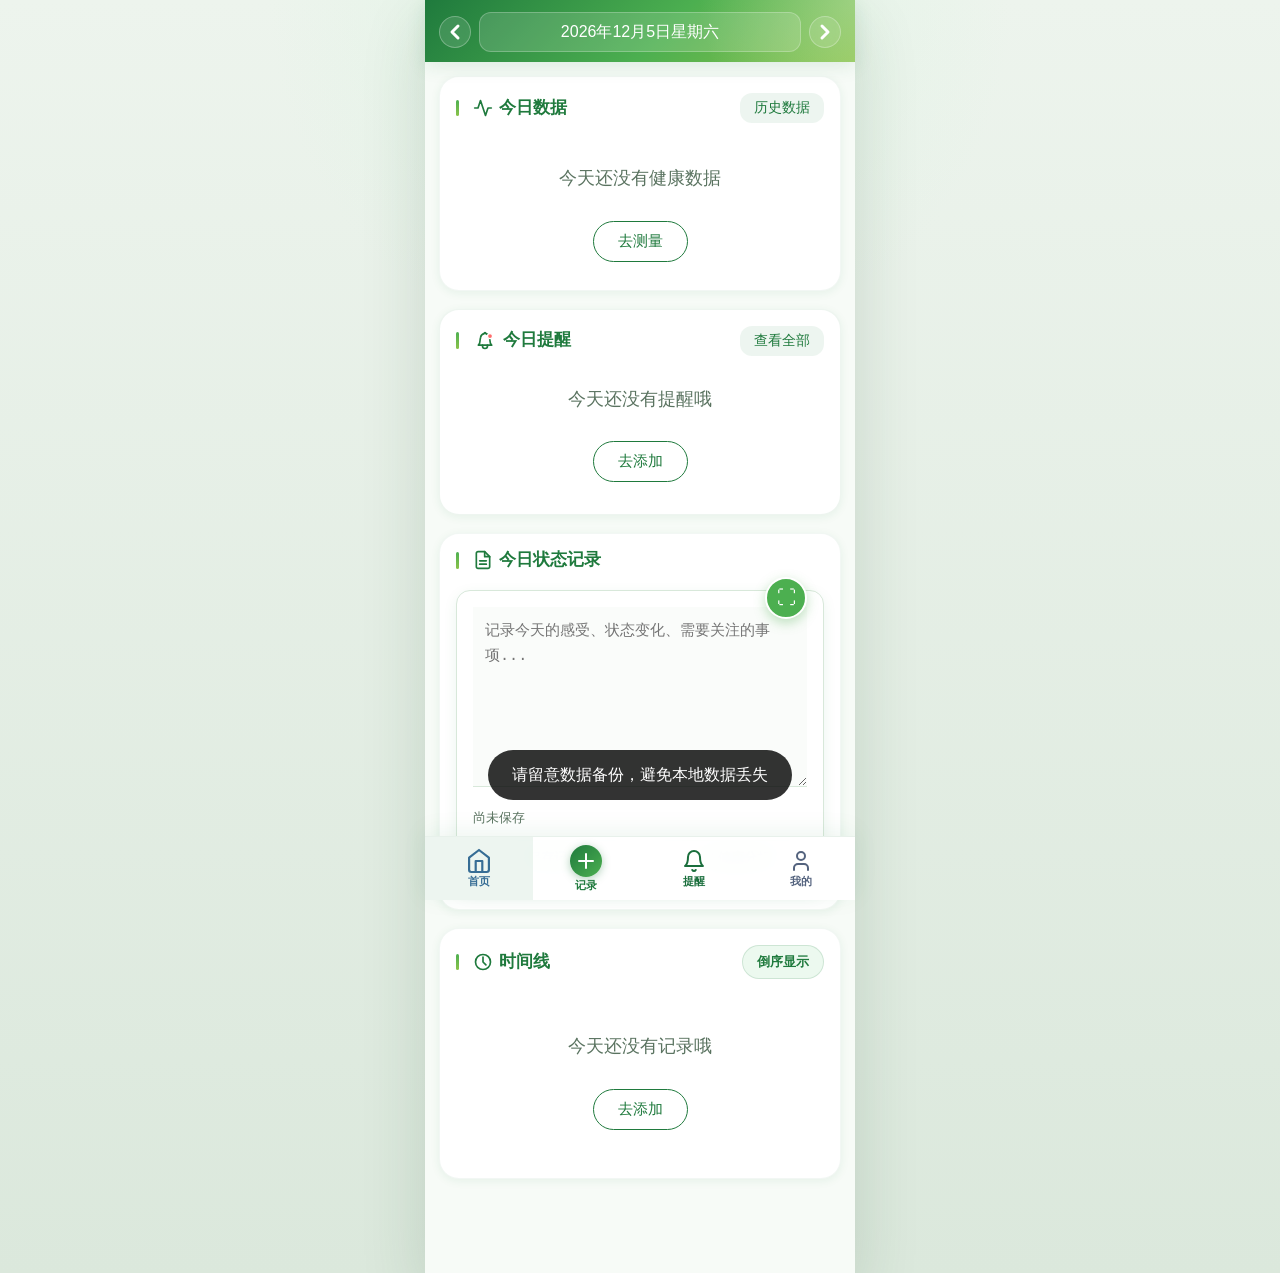
==== index.html @ a02d85e8 "将家庭成员头像区域同步为统一圆形交互设计 - HTML：替换旧的 preview div + label 上传结构，改为与个人信息一致的圆形 button - 新增 familyMemberAvata" ====
<!DOCTYPE html>
<html lang="zh-CN">
<head>
    <meta charset="UTF-8">
    <meta name="viewport" content="width=device-width, initial-scale=1.0, viewport-fit=cover">
    <meta name="theme-color" content="#4CAF50">
    <meta name="mobile-web-app-capable" content="yes">
    <meta name="apple-mobile-web-app-capable" content="yes">
    <meta name="apple-mobile-web-app-status-bar-style" content="black-translucent">
    <title>健康日记</title>
    <link rel="manifest" href="manifest.json">
    <link rel="stylesheet" href="style.css">
    <script src="vendor/chart.umd.min.js"></script>
</head>
<body>
    <div class="app-container">
        <header class="app-header">
            <div class="date-selector">
                <button id="prevDay" class="date-btn" aria-label="前一天">
                    <svg xmlns="http://www.w3.org/2000/svg" width="24" height="24" viewBox="0 0 24 24" fill="none">
                        <path d="M15 18L9 12L15 6" stroke="currentColor" stroke-width="3" stroke-linecap="round" stroke-linejoin="round"/>
                    </svg>
                </button>
                <div class="current-date-wrap">
                    <button id="currentDate" class="current-date-btn" type="button"></button>
                    <div id="currentDatePanel" class="current-date-panel hidden">
                        <div class="date-calendar-header">
                            <button id="calendarPrevMonth" type="button" class="date-calendar-nav">
                                <svg xmlns="http://www.w3.org/2000/svg" width="18" height="18" viewBox="0 0 24 24" fill="none">
                                    <path d="M15 18L9 12L15 6" stroke="currentColor" stroke-width="3" stroke-linecap="round" stroke-linejoin="round"/>
                                </svg>
                            </button>
                            <div id="calendarMonthLabel" class="date-calendar-month"></div>
                            <button id="calendarNextMonth" type="button" class="date-calendar-nav">
                                <svg xmlns="http://www.w3.org/2000/svg" width="18" height="18" viewBox="0 0 24 24" fill="none">
                                    <path d="M9 18L15 12L9 6" stroke="currentColor" stroke-width="3" stroke-linecap="round" stroke-linejoin="round"/>
                                </svg>
                            </button>
                        </div>
                        <div class="date-calendar-weekdays">
                            <span>一</span>
                            <span>二</span>
                            <span>三</span>
                            <span>四</span>
                            <span>五</span>
                            <span>六</span>
                            <span>日</span>
                        </div>
                        <div id="calendarDayGrid" class="date-calendar-grid"></div>
                        <div class="date-calendar-actions">
                            <button id="calendarClearBtn" type="button" class="date-calendar-action">清除</button>
                            <button id="calendarTodayBtn" type="button" class="date-calendar-action primary">今天</button>
                        </div>
                    </div>
                </div>
                <button id="nextDay" class="date-btn" aria-label="后一天">
                    <svg xmlns="http://www.w3.org/2000/svg" width="24" height="24" viewBox="0 0 24 24" fill="none">
                        <path d="M9 18L15 12L9 6" stroke="currentColor" stroke-width="3" stroke-linecap="round" stroke-linejoin="round"/>
                    </svg>
                </button>
            </div>
        </header>

        <main class="app-main">
            <div id="homePage" class="app-page">
                <section class="health-section">
                    <div class="section-heading">
                        <h2>
                            <svg class="section-icon" xmlns="http://www.w3.org/2000/svg" width="20" height="20" viewBox="0 0 24 24" fill="none">
                                <path d="M22 12h-4l-3 9L9 3l-3 9H2" stroke="currentColor" stroke-width="2" stroke-linecap="round" stroke-linejoin="round"/>
                            </svg>
                            今日数据
                        </h2>
                        <button id="viewHealthHistoryBtn" class="text-btn">历史数据</button>
                    </div>
                    <div class="health-section-body">
                        <div id="healthQuickPreview" class="health-quick-preview"></div>
                        <div id="healthEmptyState" class="empty-state small">
                            <p>今天还没有健康数据</p>
                            <button type="button" id="healthEmptyActionBtn" class="btn-empty-action">去测量</button>
                        </div>
                    </div>
                </section>

                <section class="reminder-section">
                    <div class="reminder-header">
                        <h2>
                            <svg class="reminder-icon" xmlns="http://www.w3.org/2000/svg" width="20" height="20" viewBox="0 0 24 24" fill="none">
                                <path d="M12 2C11.4477 2 11 2.44772 11 3V3.17071C8.83481 3.58254 7.17071 5.24664 6.75888 7.41183C6.75888 7.41183 6 10.5 6 12C6 14.0503 5.19288 15.8124 4 17H20C18.8071 15.8124 18 14.0503 18 12C18 10.5 17.2411 7.41183 17.2411 7.41183C16.8293 5.24664 15.1652 3.58254 13 3.17071V3C13 2.44772 12.5523 2 12 2Z" stroke="currentColor" stroke-width="2" stroke-linecap="round" stroke-linejoin="round"/>
                                <path d="M9 17V18C9 19.6569 10.3431 21 12 21C13.6569 21 15 19.6569 15 18V17" stroke="currentColor" stroke-width="2" stroke-linecap="round" stroke-linejoin="round"/>
                                <circle cx="18" cy="6" r="3" fill="#FF6B6B" stroke="white" stroke-width="1.5"/>
                            </svg>
                            今日提醒
                        </h2>
                        <button id="viewAllReminders" class="text-btn">查看全部</button>
                    </div>
                    <div id="todayReminders" class="reminder-list"></div>
                    <div id="todayRemindersEmptyState" class="empty-state small">
                        <p>今天还没有提醒哦</p>
                        <button type="button" id="reminderEmptyActionBtn" class="btn-empty-action">去添加</button>
                    </div>
                </section>

                <section class="daily-summary-section">
                    <div class="section-heading">
                        <h2>
                            <svg class="section-icon" xmlns="http://www.w3.org/2000/svg" width="20" height="20" viewBox="0 0 24 24" fill="none">
                                <path d="M14 2H6C5.46957 2 4.96086 2.21071 4.58579 2.58579C4.21071 2.96086 4 3.46957 4 4V20C4 20.5304 4.21071 21.0391 4.58579 21.4142C4.96086 21.7893 5.46957 22 6 22H18C18.5304 22 19.0391 21.7893 19.4142 21.4142C19.7893 21.0391 20 20.5304 20 20V8L14 2Z" stroke="currentColor" stroke-width="2" stroke-linecap="round" stroke-linejoin="round"/>
                                <path d="M14 2V8H20" stroke="currentColor" stroke-width="2" stroke-linecap="round" stroke-linejoin="round"/>
                                <path d="M8 13H16" stroke="currentColor" stroke-width="2" stroke-linecap="round" stroke-linejoin="round"/>
                                <path d="M8 17H16" stroke="currentColor" stroke-width="2" stroke-linecap="round" stroke-linejoin="round"/>
                            </svg>
                            今日状态记录
                        </h2>
                    </div>
                    <div id="dailySummaryCard" class="daily-summary-card">
                        <button id="dailyNoteFullscreenBtn" class="daily-note-fullscreen-btn" title="全屏编辑">⛶</button>
                        <textarea id="dailyNoteInput" class="daily-note-input" placeholder="记录今天的感受、状态变化、需要关注的事项..."></textarea>
                        <div class="daily-note-actions">
                            <span id="dailyNoteMeta" class="daily-note-meta">草稿状态</span>
                            <div class="daily-note-action-buttons">
                                <button id="saveDailyNoteBtn" class="section-order-btn">保存记录</button>
                                <button id="quickAiDiagnosisBtn" class="section-order-btn">✨ AI 健康分析</button>
                            </div>
                        </div>
                    </div>
                </section>

                <section class="timeline-section">
                    <div class="section-heading">
                        <h2>
                            <svg class="section-icon" xmlns="http://www.w3.org/2000/svg" width="20" height="20" viewBox="0 0 24 24" fill="none">
                                <circle cx="12" cy="12" r="9" stroke="currentColor" stroke-width="2" stroke-linecap="round" stroke-linejoin="round"/>
                                <path d="M12 6V12L15.5 15.5" stroke="currentColor" stroke-width="2" stroke-linecap="round" stroke-linejoin="round"/>
                            </svg>
                            时间线
                        </h2>
                        <div class="section-tools">
                            <button id="timelineOrderBtn" class="section-order-btn">倒序显示</button>
                        </div>
                    </div>
                    <div id="timeline" class="timeline"></div>
                    <div id="emptyState" class="empty-state">
                        <p>今天还没有记录哦</p>
                        <button type="button" id="timelineEmptyActionBtn" class="btn-empty-action">去添加</button>
                    </div>
                </section>
            </div>

        </main>


        <!-- 底部导航/FAB 按钮 -->
        <div class="bottom-actions">
            <button id="homeBtn" class="fab-home nav-active">
                <span class="nav-icon"><svg xmlns="http://www.w3.org/2000/svg" width="24" height="24" viewBox="0 0 24 24" fill="none" stroke="currentColor" stroke-width="2" stroke-linecap="round" stroke-linejoin="round"><path d="m3 9 9-7 9 7v11a2 2 0 0 1-2 2H5a2 2 0 0 1-2-2z"/><polyline points="9 22 9 12 15 12 15 22"/></svg></span>
                <span class="nav-label">首页</span>
            </button>
            <button id="recordBtn" class="fab-record">
                <span class="nav-icon">
                    <svg xmlns="http://www.w3.org/2000/svg" width="24" height="24" viewBox="0 0 24 24" fill="none" stroke="currentColor" stroke-width="2" stroke-linecap="round" stroke-linejoin="round">
                        <line x1="12" y1="5" x2="12" y2="19"/>
                        <line x1="5" y1="12" x2="19" y2="12"/>
                    </svg>
                </span>
                <span class="nav-label">记录</span>
            </button>
            <button id="reminderBtn" class="fab-reminder">
                <span class="nav-icon"><svg xmlns="http://www.w3.org/2000/svg" width="24" height="24" viewBox="0 0 24 24" fill="none" stroke="currentColor" stroke-width="2" stroke-linecap="round" stroke-linejoin="round"><path d="M6 8a6 6 0 0 1 12 0c0 7 3 9 3 9H3s3-2 3-9"/><path d="M10.3 21a1.94 1.94 0 0 0 3.4 0"/></svg></span>
                <span class="nav-label">提醒</span>
            </button>
            <button id="myBtn" class="fab-my">
                <span class="nav-icon"><svg xmlns="http://www.w3.org/2000/svg" width="24" height="24" viewBox="0 0 24 24" fill="none" stroke="currentColor" stroke-width="2" stroke-linecap="round" stroke-linejoin="round"><path d="M19 21v-2a4 4 0 0 0-4-4H9a4 4 0 0 0-4 4v2"/><circle cx="12" cy="7" r="4"/></svg></span>
                <span class="nav-label">我的</span>
            </button>
        </div>

        <div id="myModal" class="modal">
            <div class="modal-content my-modal-content">
                <div class="modal-header my-page-header">
                    <h2>
                        <svg class="my-page-icon" xmlns="http://www.w3.org/2000/svg" width="22" height="22" viewBox="0 0 24 24" fill="none">
                            <circle cx="12" cy="8" r="4" stroke="currentColor" stroke-width="2" stroke-linecap="round" stroke-linejoin="round"/>
                            <path d="M5 20C5 16.6863 7.68629 14 11 14H13C16.3137 14 19 16.6863 19 20" stroke="currentColor" stroke-width="2" stroke-linecap="round" stroke-linejoin="round"/>
                            <circle cx="17" cy="7" r="2.5" fill="#4CAF50" stroke="white" stroke-width="1.5"/>
                        </svg>
                        我的
                    </h2>
                    <span class="close">&times;</span>
                </div>
                <div class="my-panel">
                    <button id="exportBtn" class="my-panel-action">
                        <span class="my-panel-icon">
                            <svg xmlns="http://www.w3.org/2000/svg" width="24" height="24" viewBox="0 0 24 24" fill="none" stroke="currentColor" stroke-width="2" stroke-linecap="round" stroke-linejoin="round">
                                <path d="M21 15v4a2 2 0 0 1-2 2H5a2 2 0 0 1-2-2v-4"/>
                                <polyline points="17 8 12 3 7 8"/>
                                <line x1="12" y1="3" x2="12" y2="15"/>
                            </svg>
                        </span>
                        <span class="my-panel-text">
                            <strong>导出数据</strong>
                            <small>导出当前记录与统计数据</small>
                        </span>
                        <span class="my-panel-arrow" aria-hidden="true"></span>
                    </button>
                    <button id="cloudSyncBtn" class="my-panel-action">
                        <span class="my-panel-icon">
                            <svg xmlns="http://www.w3.org/2000/svg" width="24" height="24" viewBox="0 0 24 24" fill="none" stroke="currentColor" stroke-width="2" stroke-linecap="round" stroke-linejoin="round">
                                <path d="M17.5 19H9a7 7 0 1 1 6.71-9h1.79a4.5 4.5 0 1 1 0 9Z"/>
                            </svg>
                        </span>
                        <span class="my-panel-text">
                            <strong>云同步</strong>
                            <small>登录云端并同步本地数据</small>
                        </span>
                        <span class="my-panel-arrow" aria-hidden="true"></span>
                    </button>
                    <button id="profileBtn" class="my-panel-action">
                        <span class="my-panel-icon">
                            <svg xmlns="http://www.w3.org/2000/svg" width="24" height="24" viewBox="0 0 24 24" fill="none" stroke="currentColor" stroke-width="2" stroke-linecap="round" stroke-linejoin="round">
                                <path d="M19 21v-2a4 4 0 0 0-4-4H9a4 4 0 0 0-4 4v2"/>
                                <circle cx="12" cy="7" r="4"/>
                            </svg>
                        </span>
                        <span class="my-panel-text">
                            <strong>个人信息</strong>
                            <small>维护基础档案和长期健康信息</small>
                        </span>
                        <span class="my-panel-arrow" aria-hidden="true"></span>
                    </button>
                    <button id="familyMembersBtn" class="my-panel-action">
                        <span class="my-panel-icon">
                            <svg xmlns="http://www.w3.org/2000/svg" width="24" height="24" viewBox="0 0 24 24" fill="none" stroke="currentColor" stroke-width="2" stroke-linecap="round" stroke-linejoin="round">
                                <path d="M16 21v-2a4 4 0 0 0-4-4H6a4 4 0 0 0-4 4v2"/>
                                <circle cx="9" cy="7" r="4"/>
                                <path d="M22 21v-2a4 4 0 0 0-3-3.87"/>
                                <path d="M16 3.13a4 4 0 0 1 0 7.75"/>
                            </svg>
                        </span>
                        <span class="my-panel-text">
                            <strong>家庭成员</strong>
                            <small>管理爸爸妈妈等家庭成员的健康档案</small>
                        </span>
                        <span class="my-panel-arrow" aria-hidden="true"></span>
                    </button>
                    <button id="medicineBoxBtn" class="my-panel-action">
                        <span class="my-panel-icon">
                            <svg xmlns="http://www.w3.org/2000/svg" width="24" height="24" viewBox="0 0 24 24" fill="none" stroke="currentColor" stroke-width="2" stroke-linecap="round" stroke-linejoin="round">
                                <rect x="3" y="3" width="18" height="18" rx="2"/>
                                <path d="M12 8v8"/>
                                <path d="M8 12h8"/>
                            </svg>
                        </span>
                        <span class="my-panel-text">
                            <strong>药品管理</strong>
                            <small>管理家庭药品，追踪有效期</small>
                        </span>
                        <span class="my-panel-arrow" aria-hidden="true"></span>
                    </button>
                    <button id="aiHealthAnalysisBtn" class="my-panel-action">
                        <span class="my-panel-icon">
                            <svg xmlns="http://www.w3.org/2000/svg" width="24" height="24" viewBox="0 0 24 24" fill="none" stroke="currentColor" stroke-width="2" stroke-linecap="round" stroke-linejoin="round">
                                <path d="m12 3-1.9 5.8a2 2 0 0 1-1.27 1.27L3 12l5.8 1.9a2 2 0 0 1 1.27 1.27L12 21l1.9-5.8a2 2 0 0 1 1.27-1.27L21 12l-5.8-1.9a2 2 0 0 1-1.27-1.27L12 3Z"/>
                                <path d="M5 3v4M3 5h4"/>
                            </svg>
                        </span>
                        <span class="my-panel-text">
                            <strong>AI健康分析</strong>
                            <small>智能诊断您的日常健康趋势</small>
                        </span>
                        <span class="my-panel-arrow" aria-hidden="true"></span>
                    </button>
                    <button id="aiConfigBtn" class="my-panel-action">
                        <span class="my-panel-icon">
                            <svg xmlns="http://www.w3.org/2000/svg" width="24" height="24" viewBox="0 0 24 24" fill="none" stroke="currentColor" stroke-width="2" stroke-linecap="round" stroke-linejoin="round">
                                <path d="M12 8V4H8"/>
                                <rect width="16" height="12" x="4" y="8" rx="2"/>
                                <path d="M2 14h2"/>
                                <path d="M20 14h2"/>
                                <path d="M15 13v2"/>
                                <path d="M9 13v2"/>
                            </svg>
                        </span>
                        <span class="my-panel-text">
                            <strong>大模型配置</strong>
                            <small>配置AI健康诊断的API密钥</small>
                        </span>
                        <span class="my-panel-arrow" aria-hidden="true"></span>
                    </button>
                    <button id="seedDemoBtn" class="my-panel-action">
                        <span class="my-panel-icon my-panel-icon-text">
                            Demo
                        </span>
                        <span class="my-panel-text">
                            <strong>示例数据</strong>
                            <small>快速填充一份演示内容</small>
                        </span>
                    </button>
                    <button id="resetDataBtn" class="my-panel-action danger">
                        <span class="my-panel-icon">
                            <svg xmlns="http://www.w3.org/2000/svg" width="24" height="24" viewBox="0 0 24 24" fill="none" stroke="currentColor" stroke-width="2" stroke-linecap="round" stroke-linejoin="round">
                                <path d="M3 6h18"/>
                                <path d="M19 6v14c0 1-1 2-2 2H7c-1 0-2-1-2-2V6"/>
                                <path d="M8 6V4c0-1 1-2 2-2h4c1 0 2 1 2 2v2"/>
                                <line x1="10" y1="11" x2="10" y2="17"/>
                                <line x1="14" y1="11" x2="14" y2="17"/>
                            </svg>
                        </span>
                        <span class="my-panel-text">
                            <strong>清空数据</strong>
                            <small>删除当前浏览器中的所有本地记录</small>
                        </span>
                    </button>
                </div>
            </div>
        </div>

        <!-- 添加/编辑活动表单模态框 -->
        <div id="activityModal" class="modal">
            <div class="modal-content">
                <div class="modal-header page-nav-header">
                    <button type="button" class="page-back-btn" data-back-modal="activityModal" aria-label="返回"></button>
                    <h2 id="modalTitle">添加活动</h2>
                    <button type="button" class="close page-cancel-btn">取消</button>
                </div>
                <form id="activityForm" class="activity-form">
                    <input type="hidden" id="activityId">

                    <!-- 快速模板选择 -->
                    <div class="template-section">
                        <div class="template-header">
                            <span class="template-label">📋 快速模板</span>
                        </div>
                        <div id="templateList" class="template-list">
                            <!-- 模板会动态生成 -->
                        </div>
                        <button type="button" id="addTemplateBtn" class="add-template-btn">+ 添加新模板</button>
                    </div>

                    <div class="form-group">
                        <label>活动时间</label>
                        <div class="time-range-grid">
                            <div>
                                <label for="activityStartTime" class="field-label-secondary">开始时间</label>
                                <input type="time" id="activityStartTime" required step="60">
                            </div>
                            <div>
                                <label for="activityEndTime" class="field-label-secondary">结束时间</label>
                                <input type="time" id="activityEndTime" required step="60">
                            </div>
                        </div>
                    </div>

                    <div class="form-group">
                        <label for="activityType">类型</label>
                        <select id="activityType" required>
                            <option value="meal">🍽️ 用餐</option>
                            <option value="medication">💊 用药</option>
                            <option value="exercise">🏃 运动</option>
                            <option value="sleep">😴 睡眠</option>
                            <option value="work">💼 工作</option>
                            <option value="other">📌 其他</option>
                        </select>
                    </div>

                    <div class="form-group">
                        <label for="activityContent">内容</label>
                        <input type="text" id="activityContent" placeholder="例如：吃了红烧肉" required>
                    </div>

                    <div class="form-group">
                        <label for="activityFeeling">感受</label>
                        <textarea id="activityFeeling" rows="3" placeholder="感觉如何？满足、疲惫、开心..."></textarea>
                    </div>

                    <div class="form-group">
                        <label for="activityDuration">时长（分钟）</label>
                        <input type="number" id="activityDuration" min="0" placeholder="根据起止时间自动计算" readonly>
                    </div>

                    <div class="form-group">
                        <label>图片记录</label>
                            <div class="image-upload-card">
                                <input type="file" id="activityImageUpload" accept="image/*" multiple hidden>
                            <div id="activityImageHint" class="image-upload-hint">可上传多张图片，点击图片查看大图，点击×删除</div>
                            <div id="activityImagePreview" class="activity-image-gallery hidden"></div>
                                <div class="image-upload-actions">
                                    <label for="activityImageUpload" class="image-upload-btn">上传图片</label>
                                </div>
                        </div>
                    </div>

                    <div class="form-actions">
                        <button type="submit" class="btn-submit">保存</button>
                    </div>
                </form>
            </div>
        </div>

        <!-- 图片查看器模态框 -->
        <div id="imageViewerModal" class="modal image-viewer-modal">
            <span class="image-viewer-close">&times;</span>
            <img id="imageViewerImg" class="image-viewer-content" alt="查看图片">
            <a id="imageViewerDownload" class="image-viewer-download" download>下载图片</a>
        </div>

        <!-- 统计模态框 -->
        <div id="statsModal" class="modal">
            <div class="modal-content large">
                <div class="modal-header">
                    <h2>📊 数据统计</h2>
                    <span class="close">&times;</span>
                </div>
                <div class="stats-container">
                    <!-- 统计周期选择 -->
                    <div class="stats-period-tabs">
                        <button class="stats-tab-btn active" data-period="week">本周统计</button>
                        <button class="stats-tab-btn" data-period="month">本月统计</button>
                    </div>

                    <!-- 统计内容区域 -->
                    <div id="statsContent" class="stats-content">
                        <div class="stats-section">
                            <h3 class="stats-section-title">运动与睡眠趋势</h3>

                            <div class="chart-container">
                                <h4 class="chart-title">运动次数趋势</h4>
                                <div class="chart-wrapper">
                                    <canvas id="activityTrendChart"></canvas>
                                </div>
                            </div>

                            <div class="chart-container">
                                <h4 class="chart-title">单次运动时长趋势（分钟/次）</h4>
                                <div class="chart-wrapper">
                                    <canvas id="exerciseTrendChart"></canvas>
                                </div>
                            </div>

                            <div class="chart-container">
                                <h4 class="chart-title">单日睡眠时长趋势（小时）</h4>
                                <div class="chart-wrapper">
                                    <canvas id="sleepTrendChart"></canvas>
                                </div>
                            </div>
                        </div>

                        <!-- 空状态 -->
                        <div id="statsEmptyState" class="stats-empty-state hidden">
                            <div class="stats-empty-icon">📊</div>
                            <div class="stats-empty-text">该时间段暂无数据</div>
                        </div>
                    </div>
                </div>
            </div>
        </div>

        <!-- 模板管理模态框 -->
        <div id="templateModal" class="modal">
            <div class="modal-content">
                <div class="modal-header">
                    <h2>📋 模板管理</h2>
                    <span class="close">&times;</span>
                </div>
                <div class="template-manager-content">
                    <div id="templateManagerList" class="template-manager-list">
                        <!-- 模板列表会动态生成 -->
                    </div>
                    <div id="templateEmptyState" class="template-empty-state">
                        <p>还没有保存任何模板</p>
                        <p>点击下方按钮创建第一个模板吧！</p>
                    </div>
                    <button id="createTemplateBtn" class="create-template-btn">+ 创建新模板</button>
                </div>
            </div>
        </div>

        <!-- 添加/编辑模板模态框 -->
        <div id="templateEditModal" class="modal">
            <div class="modal-content">
                <div class="modal-header">
                    <h2 id="templateEditTitle">创建模板</h2>
                    <span class="close">&times;</span>
                </div>
                <form id="templateForm" class="activity-form">
                    <input type="hidden" id="templateId">

                    <div class="form-group">
                        <label for="templateName">模板名称 *</label>
                        <input type="text" id="templateName" placeholder="例如：降压药、晨跑" required>
                    </div>

                    <div class="form-group">
                        <label for="templateType">活动类型 *</label>
                        <select id="templateType" required>
                            <option value="meal">🍽️ 用餐</option>
                            <option value="medication">💊 用药</option>
                            <option value="exercise">🏃 运动</option>
                            <option value="sleep">😴 睡眠</option>
                            <option value="work">💼 工作</option>
                            <option value="other">📌 其他</option>
                        </select>
                    </div>

                    <div class="form-group">
                        <label for="templateContent">内容 *</label>
                        <input type="text" id="templateContent" placeholder="例如：降压药 1片" required>
                    </div>

                    <div class="form-group">
                        <label for="templateFeeling">感受（可选）</label>
                        <input type="text" id="templateFeeling" placeholder="例如：无不适">
                    </div>

                    <div class="form-group">
                        <label for="templateDuration">时长（分钟，可选）</label>
                        <input type="number" id="templateDuration" min="0" placeholder="例如：30">
                    </div>

                    <div class="form-group">
                        <label>模板图标</label>
                        <div class="template-icon-selector">
                            <button type="button" class="template-icon-option" data-icon="💊" data-selected="false">💊</button>
                            <button type="button" class="template-icon-option" data-icon="🏃" data-selected="false">🏃</button>
                            <button type="button" class="template-icon-option" data-icon="🍽️" data-selected="false">🍽️</button>
                            <button type="button" class="template-icon-option" data-icon="😴" data-selected="false">😴</button>
                            <button type="button" class="template-icon-option" data-icon="💼" data-selected="false">💼</button>
                            <button type="button" class="template-icon-option" data-icon="📌" data-selected="false">📌</button>
                            <button type="button" class="template-icon-option" data-icon="⭐" data-selected="false">⭐</button>
                            <button type="button" class="template-icon-option" data-icon="❤️" data-selected="false">❤️</button>
                        </div>
                        <input type="hidden" id="templateIcon" value="💊">
                    </div>

                    <div class="form-actions">
                        <button type="button" class="btn-cancel">取消</button>
                        <button type="submit" class="btn-submit">保存模板</button>
                    </div>
                </form>
            </div>
        </div>

        <!-- 导出模态框 -->
        <div id="exportModal" class="modal">
            <div class="modal-content large">
                <div class="modal-header page-nav-header">
                    <button type="button" class="page-back-btn" data-back-modal="exportModal" aria-label="返回"></button>
                    <h2>数据管理</h2>
                    <span class="close">&times;</span>
                </div>
                <div class="export-options">
                    <div class="storage-panel">
                        <div class="storage-panel-header">
                            <strong>存储状态</strong>
                            <span id="storageEngineBadge" class="storage-badge">检测中</span>
                        </div>
                        <div id="storageUsageText" class="storage-usage-text">正在读取存储信息...</div>
                        <div class="storage-progress">
                            <div id="storageUsageBar" class="storage-progress-bar"></div>
                        </div>
                        <div id="backupReminderText" class="storage-helper-text"></div>
                    </div>

                    <!-- 导出选项 -->
                    <div class="export-section">
                        <h3 class="export-section-title">导出选项</h3>
                        <div class="export-range-options">
                            <label class="export-range-option">
                                <input type="radio" name="exportRange" value="current" checked>
                                <span>当前日期</span>
                            </label>
                            <label class="export-range-option">
                                <input type="radio" name="exportRange" value="range">
                                <span>日期范围</span>
                            </label>
                            <label class="export-range-option">
                                <input type="radio" name="exportRange" value="all">
                                <span>全部数据</span>
                            </label>
                        </div>

                        <div id="dateRangeInputs" class="date-range-inputs hidden">
                            <div class="date-range-row">
                                <label>开始日期</label>
                                <input type="date" id="exportStartDate">
                            </div>
                            <div class="date-range-row">
                                <label>结束日期</label>
                                <input type="date" id="exportEndDate">
                            </div>
                        </div>

                        <!-- 导出预览 -->
                        <div id="exportPreview" class="export-preview">
                            <h4>导出预览</h4>
                            <div id="exportPreviewStats" class="export-preview-stats">
                                <div class="preview-stat">
                                    <span class="preview-label">活动记录</span>
                                    <span class="preview-value" id="previewActivityCount">0</span>
                                </div>
                                <div class="preview-stat">
                                    <span class="preview-label">健康数据</span>
                                    <span class="preview-value" id="previewHealthCount">0</span>
                                </div>
                                <div class="preview-stat">
                                    <span class="preview-label">提醒数据</span>
                                    <span class="preview-value" id="previewReminderCount">0</span>
                                </div>
                            </div>
                            <div id="exportDateRangeText" class="export-date-range-text"></div>
                        </div>
                    </div>

                    <!-- 导入导出按钮 -->
                    <div class="export-buttons">
                        <button id="exportJson" class="export-btn">📄 导出JSON</button>
                        <button id="exportCsv" class="export-btn">📊 导出CSV</button>
                    </div>
                </div>
            </div>
        </div>

        <!-- 大模型配置页面（全屏页面模式） -->
        <div id="aiConfigModal" class="modal page-mode">
            <div class="modal-content">
                <div class="modal-header page-nav-header">
                    <button type="button" class="page-back-btn" data-back-modal="aiConfigModal" aria-label="返回"></button>
                    <h2>🤖 大模型配置</h2>
                </div>
                <div class="ai-config-page-content">
                    <div class="ai-config-section">
                        <div class="ai-config-header">
                            <div>
                                <h3 class="ai-section-title">API配置</h3>
                                <p id="aiConfigPageSummary" class="ai-config-summary hidden"></p>
                            </div>
                        </div>
                        <div id="aiConfigPageFormWrap" class="ai-config-form">
                            <div class="form-group">
                                <label for="aiConfigProvider">AI服务提供商</label>
                                <select id="aiConfigProvider">
                                    <option value="openai">OpenAI (GPT-4/GPT-3.5)</option>
                                    <option value="anthropic">Anthropic (Claude)</option>
                                    <option value="deepseek">DeepSeek</option>
                                    <option value="moonshot">Moonshot (Kimi)</option>
                                    <option value="tongyi">通义千问</option>
                                    <option value="custom">自定义API</option>
                                </select>
                            </div>
                            <div class="form-group">
                                <label for="aiConfigApiKey">API密钥</label>
                                <div class="ai-password-field">
                                    <input type="password" id="aiConfigApiKey" placeholder="请输入您的API密钥">
                                    <button type="button" id="toggleAiConfigApiKeyBtn" class="ai-password-toggle" aria-label="显示API密钥" title="显示API密钥">👁</button>
                                </div>
                                <small class="form-hint">密钥仅存储在本地浏览器中，不会上传到服务器</small>
                            </div>
                            <div class="form-group hidden" id="aiConfigCustomApiEndpointGroup">
                                <label for="aiConfigCustomApiEndpoint">自定义API端点</label>
                                <input type="text" id="aiConfigCustomApiEndpoint" placeholder="https://api.example.com/v1/chat">
                            </div>
                            <div class="form-group">
                                <label for="aiConfigModel">模型（可选）</label>
                                <input type="text" id="aiConfigModel" placeholder="留空使用默认模型">
                                <small class="form-hint">例如: gpt-4, claude-3-opus-20240229</small>
                            </div>
                            <div class="ai-config-actions">
                                <button type="button" id="testAiConfigPageBtn" class="btn-secondary">测试连接</button>
                                <button type="button" id="saveAiConfigPageBtn" class="btn-submit">保存配置</button>
                            </div>
                            <div class="ai-config-actions" style="margin-top: 8px;">
                                <button type="button" id="gotoAiAnalysisBtn" class="btn-submit full-width">去AI诊断</button>
                            </div>
                            <p id="aiConfigPageTestStatus" class="ai-config-test-status hidden"></p>
                        </div>
                    </div>
                </div>
            </div>
        </div>

        <!-- AI分析页面（全屏Chat-First） -->
        <div id="aiAnalysisModal" class="modal page-mode ai-page">
            <!-- 紧凑 Header -->
            <div class="ai-page-header">
                <button type="button" class="ai-page-back-btn" data-back-dest="home" aria-label="返回">
                    <svg width="20" height="20" viewBox="0 0 24 24" fill="none" stroke="currentColor" stroke-width="2"><path d="M19 12H5M12 19l-7-7 7-7"/></svg>
                </button>
                <h1 class="ai-page-title">AI健康分析</h1>
                <div class="ai-header-actions">
                    <button type="button" class="ai-header-btn" id="aiPageNewDiagnosisBtn" title="新对话" style="display:none;">
                        <svg width="18" height="18" viewBox="0 0 24 24" fill="none" stroke="currentColor" stroke-width="2"><path d="M12 5v14M5 12h14"/></svg>
                    </button>
                    <button type="button" class="ai-header-btn" id="aiPageSettingsBtn" aria-label="设置">
                        <svg width="18" height="18" viewBox="0 0 24 24" fill="none" stroke="currentColor" stroke-width="2"><circle cx="12" cy="12" r="3"/><path d="M19.4 15a1.65 1.65 0 0 0 .33 1.82l.06.06a2 2 0 0 1-2.83 2.83l-.06-.06a1.65 1.65 0 0 0-1.82-.33 1.65 1.65 0 0 0-1 1.51V21a2 2 0 0 1-4 0v-.09A1.65 1.65 0 0 0 9 19.4a1.65 1.65 0 0 0-1.82.33l-.06.06a2 2 0 0 1-2.83-2.83l.06-.06A1.65 1.65 0 0 0 4.68 15a1.65 1.65 0 0 0-1.51-1H3a2 2 0 0 1 0-4h.09A1.65 1.65 0 0 0 4.6 9a1.65 1.65 0 0 0-.33-1.82l-.06-.06a2 2 0 0 1 2.83-2.83l.06.06A1.65 1.65 0 0 0 9 4.68a1.65 1.65 0 0 0 1-1.51V3a2 2 0 0 1 4 0v.09a1.65 1.65 0 0 0 1 1.51 1.65 1.65 0 0 0 1.82-.33l.06-.06a2 2 0 0 1 2.83 2.83l-.06.06A1.65 1.65 0 0 0 19.4 9a1.65 1.65 0 0 0 1.51 1H21a2 2 0 0 1 0 4h-.09a1.65 1.65 0 0 0-1.51 1z"/></svg>
                    </button>
                </div>
            </div>

            <!-- 时间范围胶囊条（固定在Header下方） -->
            <div class="ai-range-bar">
                <div class="ai-range-scroll">
                    <label class="ai-range-pill">
                        <input type="radio" name="aiPageRange" value="today" checked>
                        <span>今天</span>
                    </label>
                    <label class="ai-range-pill">
                        <input type="radio" name="aiPageRange" value="3days">
                        <span>3天</span>
                    </label>
                    <label class="ai-range-pill">
                        <input type="radio" name="aiPageRange" value="week">
                        <span>7天</span>
                    </label>
                    <label class="ai-range-pill">
                        <input type="radio" name="aiPageRange" value="month">
                        <span>30天</span>
                    </label>
                    <label class="ai-range-pill">
                        <input type="radio" name="aiPageRange" value="custom">
                        <span>自定义</span>
                    </label>
                </div>
                <div id="aiPageDateRangeInputs" class="ai-date-range-inputs hidden">
                    <input type="date" id="aiPageStartDate" class="ai-date-input">
                    <span class="ai-date-sep">至</span>
                    <input type="date" id="aiPageEndDate" class="ai-date-input">
                </div>
            </div>

            <!-- 对话主区域 -->
            <div class="ai-chat-area" id="aiChatArea">
                <!-- 欢迎卡片（初始状态） -->
                <div class="ai-welcome" id="aiWelcome">
                    <div class="ai-welcome-avatar">
                        <svg xmlns="http://www.w3.org/2000/svg" width="64" height="64" viewBox="0 0 64 64" fill="none">
                            <!-- 渐变定义 -->
                            <defs>
                                <linearGradient id="healthGradient" x1="0%" y1="0%" x2="100%" y2="100%">
                                    <stop offset="0%" style="stop-color:#66BB6A;stop-opacity:1" />
                                    <stop offset="100%" style="stop-color:#4CAF50;stop-opacity:1" />
                                </linearGradient>
                                <linearGradient id="pulseGradient" x1="0%" y1="0%" x2="100%" y2="0%">
                                    <stop offset="0%" style="stop-color:#FF6B6B;stop-opacity:0.3" />
                                    <stop offset="50%" style="stop-color:#FF6B6B;stop-opacity:1" />
                                    <stop offset="100%" style="stop-color:#FF6B6B;stop-opacity:0.3" />
                                </linearGradient>
                            </defs>
                            
                            <!-- 外圈光晕 -->
                            <circle cx="32" cy="32" r="30" fill="url(#healthGradient)" opacity="0.1"/>
                            
                            <!-- 主圆形 -->
                            <circle cx="32" cy="32" r="24" fill="url(#healthGradient)"/>
                            
                            <!-- 心形图标 -->
                            <path d="M32 44 C32 44 20 36 20 28 C20 24 22 22 25 22 C27 22 29 23 32 26 C35 23 37 22 39 22 C42 22 44 24 44 28 C44 36 32 44 32 44 Z" fill="white" opacity="0.95"/>
                            
                            <!-- 心电图线 -->
                            <path d="M 16 32 L 22 32 L 25 28 L 28 36 L 31 32 L 48 32" stroke="white" stroke-width="2.5" stroke-linecap="round" stroke-linejoin="round" opacity="0.9"/>
                            
                            <!-- AI 闪光点 -->
                            <circle cx="42" cy="22" r="3" fill="white" opacity="0.9">
                                <animate attributeName="opacity" values="0.5;1;0.5" dur="2s" repeatCount="indefinite"/>
                            </circle>
                        </svg>
                    </div>
                    <div class="ai-welcome-text">AI健康助手</div>
                    <div class="ai-welcome-sub">选择时间范围，开始分析您的健康数据</div>
                    <div class="ai-welcome-stats" id="aiWelcomeStats">
                        <span class="ai-wtag">📊 <b id="aiPageActivityCount">0</b> 条活动</span>
                        <span class="ai-wtag">💓 <b id="aiPageHealthCount">0</b> 条健康</span>
                        <span class="ai-wtag">📆 <b id="aiPageDayCount">0</b> 天</span>
                    </div>
                    <div class="ai-welcome-attach">
                        <div class="ai-attach-preview" id="aiWelcomeAttachPreview"></div>
                        <button type="button" class="ai-welcome-attach-btn" id="aiWelcomeAttachBtn">
                            <svg width="16" height="16" viewBox="0 0 24 24" fill="none" stroke="currentColor" stroke-width="2"><path d="M21.44 11.05l-9.19 9.19a6 6 0 0 1-8.49-8.49l9.19-9.19a4 4 0 0 1 5.66 5.66l-9.2 9.19a2 2 0 0 1-2.83-2.83l8.49-8.48"/></svg>
                            <span>添加参考资料</span>
                        </button>
                    </div>
                    <button id="startAiPageDiagnosisBtn" class="ai-start-btn">
                        <svg width="18" height="18" viewBox="0 0 24 24" fill="none" stroke="currentColor" stroke-width="2"><polygon points="5 3 19 12 5 21 5 3"/></svg>
                        <span class="ai-start-btn-text">开始分析</span>
                    </button>
                    <div class="ai-welcome-advanced">
                        <button type="button" class="ai-advanced-toggle" id="aiAdvancedToggle">
                            高级选项
                            <svg width="12" height="12" viewBox="0 0 24 24" fill="none" stroke="currentColor" stroke-width="2"><polyline points="6 9 12 15 18 9"/></svg>
                        </button>
                        <div class="ai-advanced-panel hidden" id="aiAdvancedContent">
                            <label class="ai-adv-check"><input type="checkbox" id="aiPageIncludeActivities" checked><span>活动记录</span></label>
                            <label class="ai-adv-check"><input type="checkbox" id="aiPageIncludeHealth" checked><span>健康数据</span></label>
                            <label class="ai-adv-check"><input type="checkbox" id="aiPageIncludeProfile" checked><span>个人信息</span></label>
                            <label class="ai-adv-check"><input type="checkbox" id="aiPageIncludeMedication" checked><span>用药情况</span></label>
                            <textarea id="aiPageCustomPrompt" rows="2" placeholder="额外关注的问题（可选）" class="ai-adv-textarea"></textarea>
                        </div>
                    </div>
                </div>

                <!-- 对话消息流（分析后显示） -->
                <div class="ai-messages" id="aiPageChatMessages" style="display:none;"></div>
            </div>

            <!-- 底部栏（输入+推荐问题） -->
            <div class="ai-bottom-bar" id="aiPageFooter" style="display:none;">
                <div class="ai-suggest-scroll" id="aiSuggestScroll"></div>
                <div class="ai-attach-preview" id="aiAttachPreview"></div>
                <div class="ai-input-row">
                    <input type="file" id="aiFileInput" accept="image/*,.pdf" multiple style="display:none;">
                    <button type="button" class="ai-attach-btn" id="aiAttachBtn" title="上传图片或PDF">
                        <svg width="20" height="20" viewBox="0 0 24 24" fill="none" stroke="currentColor" stroke-width="2"><path d="M21.44 11.05l-9.19 9.19a6 6 0 0 1-8.49-8.49l9.19-9.19a4 4 0 0 1 5.66 5.66l-9.2 9.19a2 2 0 0 1-2.83-2.83l8.49-8.48"/></svg>
                    </button>
                    <textarea id="aiPageFollowupInput" class="ai-chat-input" rows="1" placeholder="继续提问..."></textarea>
                    <button class="ai-send-btn" id="sendAiPageFollowupBtn" title="发送">
                        <svg width="18" height="18" viewBox="0 0 24 24" fill="none" stroke="currentColor" stroke-width="2"><path d="M22 2L11 13"/><path d="M22 2L15 22 11 13 2 9 22 2"/></svg>
                    </button>
                </div>
            </div>
        </div>
        </div>

        <!-- AI诊断模态框 -->
        <div id="aiDiagnosisModal" class="modal">
            <div class="modal-content large">
                <div class="modal-header">
                    <h2>🤖 AI健康诊断</h2>
                    <span class="close">&times;</span>
                </div>
                <div class="ai-diagnosis-content">
                    <!-- API配置 -->
                    <div class="ai-config-section">
                        <div class="ai-config-header">
                            <div>
                                <h3 class="ai-section-title">API配置</h3>
                                <p id="aiConfigSummary" class="ai-config-summary hidden"></p>
                            </div>
                            <button type="button" id="editAiConfigBtn" class="ai-config-edit-btn hidden">修改配置</button>
                        </div>
                        <div id="aiConfigFormWrap" class="ai-config-form">
                            <div class="form-group">
                                <label for="aiProvider">AI服务提供商</label>
                                <select id="aiProvider">
                                    <option value="openai">OpenAI (GPT-4/GPT-3.5)</option>
                                    <option value="anthropic">Anthropic (Claude)</option>
                                    <option value="deepseek">DeepSeek</option>
                                    <option value="tongyi">通义千问</option>
                                    <option value="custom">自定义API</option>
                                </select>
                            </div>
                            <div class="form-group">
                                <label for="aiApiKey">API密钥</label>
                                <div class="ai-password-field">
                                    <input type="password" id="aiApiKey" placeholder="请输入您的API密钥">
                                    <button type="button" id="toggleAiApiKeyBtn" class="ai-password-toggle" aria-label="显示API密钥" title="显示API密钥">👁</button>
                                </div>
                                <small class="form-hint">密钥仅存储在本地浏览器中，不会上传到服务器</small>
                            </div>
                            <div class="form-group hidden" id="customApiEndpointGroup">
                                <label for="customApiEndpoint">自定义API端点</label>
                                <input type="text" id="customApiEndpoint" placeholder="https://api.example.com/v1/chat">
                            </div>
                            <div class="form-group">
                                <label for="aiModel">模型（可选）</label>
                                <input type="text" id="aiModel" placeholder="留空使用默认模型">
                                <small class="form-hint">例如: gpt-4, claude-3-opus-20240229</small>
                            </div>
                            <div class="ai-config-actions">
                                <button type="button" id="testAiConfigBtn" class="btn-secondary">测试连接</button>
                                <button type="button" id="saveAiConfigBtn" class="btn-submit">保存配置</button>
                            </div>
                            <p id="aiConfigTestStatus" class="ai-config-test-status hidden"></p>
                        </div>
                    </div>

                    <!-- 数据范围选择 -->
                    <div class="ai-data-section">
                        <h3 class="ai-section-title">选择分析数据范围</h3>
                        <div class="ai-range-options">
                            <label class="ai-range-option">
                                <input type="radio" name="aiRange" value="today" checked>
                                <span>今天</span>
                            </label>
                            <label class="ai-range-option">
                                <input type="radio" name="aiRange" value="3days">
                                <span>最近3天</span>
                            </label>
                            <label class="ai-range-option">
                                <input type="radio" name="aiRange" value="week">
                                <span>最近7天</span>
                            </label>
                            <label class="ai-range-option">
                                <input type="radio" name="aiRange" value="month">
                                <span>最近30天</span>
                            </label>
                            <label class="ai-range-option">
                                <input type="radio" name="aiRange" value="custom">
                                <span>自定义范围</span>
                            </label>
                        </div>
                        <div id="aiDateRangeInputs" class="ai-date-range-inputs hidden">
                            <div class="date-range-row">
                                <label>开始日期</label>
                                <input type="date" id="aiStartDate">
                            </div>
                            <div class="date-range-row">
                                <label>结束日期</label>
                                <input type="date" id="aiEndDate">
                            </div>
                        </div>
                        <div id="aiDataPreview" class="ai-data-preview">
                            <h4>数据预览</h4>
                            <div id="aiDataStats" class="ai-data-stats">
                                <div class="ai-stat-item">
                                    <span class="ai-stat-label">活动记录</span>
                                    <span class="ai-stat-value" id="aiActivityCount">0</span>
                                </div>
                                <div class="ai-stat-item">
                                    <span class="ai-stat-label">健康数据</span>
                                    <span class="ai-stat-value" id="aiHealthCount">0</span>
                                </div>
                                <div class="ai-stat-item">
                                    <span class="ai-stat-label">分析天数</span>
                                    <span class="ai-stat-value" id="aiDayCount">0</span>
                                </div>
                            </div>
                        </div>
                    </div>

                    <!-- 诊断选项 -->
                    <div class="ai-options-section">
                        <h3 class="ai-section-title">诊断选项</h3>
                        <div class="ai-option-checks">
                            <label class="ai-option-check">
                                <input type="checkbox" id="aiIncludeActivities" checked>
                                <span>分析活动记录（饮食、运动、睡眠等）</span>
                            </label>
                            <label class="ai-option-check">
                                <input type="checkbox" id="aiIncludeHealth" checked>
                                <span>分析健康数据（血压、心率、血糖等）</span>
                            </label>
                            <label class="ai-option-check">
                                <input type="checkbox" id="aiIncludeProfile" checked>
                                <span>结合个人信息（年龄、病史、用药等）</span>
                            </label>
                            <label class="ai-option-check">
                                <input type="checkbox" id="aiIncludeMedication" checked>
                                <span>分析用药情况</span>
                            </label>
                        </div>
                        <div class="form-group">
                            <label for="aiCustomPrompt">额外关注的问题（可选）</label>
                            <textarea id="aiCustomPrompt" rows="2" placeholder="例如：最近血压偏高，想了解原因和建议"></textarea>
                        </div>
                    </div>

                    <!-- 开始诊断按钮 -->
                    <div class="ai-action-section">
                        <button type="button" id="startAiDiagnosisBtn" class="btn-submit btn-large">
                            <span class="btn-text">开始AI诊断</span>
                            <span class="btn-loading hidden">分析中...</span>
                        </button>
                    </div>

                    <!-- 分析过程文本框 -->
                    <div id="aiTraceSection" class="ai-process-section hidden">
                        <h3 class="ai-section-title">诊断过程与分析依据</h3>
                        <textarea id="aiTraceOutput" class="ai-trace-output" readonly placeholder="开始诊断后，这里会显示诊断过程和分析依据摘要。"></textarea>
                    </div>

                    <!-- 诊断结果 -->
                    <div id="aiResultSection" class="ai-result-section hidden">
                        <h3 class="ai-section-title">
                            诊断结果
                            <button type="button" id="copyAiResultBtn" class="copy-btn">📋 复制</button>
                        </h3>
                        <div id="aiResultContent" class="ai-result-content"></div>
                    </div>

                    <div id="aiChatSection" class="ai-chat-section hidden">
                        <h3 class="ai-section-title">继续追问</h3>
                        <div id="aiChatMessages" class="ai-chat-messages"></div>
                        <div class="ai-chat-composer">
                            <textarea id="aiFollowupInput" rows="3" placeholder="例如：血压偏高最可能和哪些生活习惯有关？"></textarea>
                            <div class="ai-chat-actions">
                                <button type="button" id="sendAiFollowupBtn" class="btn-submit">发送追问</button>
                            </div>
                        </div>
                    </div>
                </div>
            </div>
        </div>

        <!-- 记录管理模态框（全屏页面模式） -->
        <div id="recordsModal" class="modal">
            <div class="modal-content large">
                <div class="modal-header reminder-page-header">
                    <h2 id="recordsPageTopTitle">🏃 活动管理</h2>
                    <div class="reminder-header-actions">
                        <button type="button" id="recordPrimaryActionBtn" class="header-add-btn">+新增</button>
                        <span class="close">&times;</span>
                    </div>
                </div>
                <div class="reminder-content">
                    <div class="records-fixed-header">
                        <div class="records-date-selector">
                            <button id="recordsPrevDay" class="date-btn records-date-btn" type="button" aria-label="上一天">
                                <svg xmlns="http://www.w3.org/2000/svg" width="24" height="24" viewBox="0 0 24 24" fill="none">
                                    <path d="M15 18L9 12L15 6" stroke="currentColor" stroke-width="3" stroke-linecap="round" stroke-linejoin="round"/>
                                </svg>
                            </button>
                            <div class="current-date-wrap records-date-wrap">
                                <button id="recordsCurrentDate" class="current-date-btn records-current-date-btn" type="button"></button>
                                <div id="recordsCurrentDatePanel" class="current-date-panel records-current-date-panel hidden">
                                    <div class="date-calendar-header">
                                        <button id="recordsCalendarPrevMonth" type="button" class="date-calendar-nav">
                                            <svg xmlns="http://www.w3.org/2000/svg" width="18" height="18" viewBox="0 0 24 24" fill="none">
                                                <path d="M15 18L9 12L15 6" stroke="currentColor" stroke-width="3" stroke-linecap="round" stroke-linejoin="round"/>
                                            </svg>
                                        </button>
                                        <div id="recordsCalendarMonthLabel" class="date-calendar-month"></div>
                                        <button id="recordsCalendarNextMonth" type="button" class="date-calendar-nav">
                                            <svg xmlns="http://www.w3.org/2000/svg" width="18" height="18" viewBox="0 0 24 24" fill="none">
                                                <path d="M9 18L15 12L9 6" stroke="currentColor" stroke-width="3" stroke-linecap="round" stroke-linejoin="round"/>
                                            </svg>
                                        </button>
                                    </div>
                                    <div class="date-calendar-weekdays">
                                        <span>一</span>
                                        <span>二</span>
                                        <span>三</span>
                                        <span>四</span>
                                        <span>五</span>
                                        <span>六</span>
                                        <span>日</span>
                                    </div>
                                    <div id="recordsCalendarDayGrid" class="date-calendar-grid"></div>
                                    <div class="date-calendar-actions">
                                        <button id="recordsCalendarClearBtn" type="button" class="date-calendar-action">清除</button>
                                        <button id="recordsCalendarTodayBtn" type="button" class="date-calendar-action primary">今天</button>
                                    </div>
                                </div>
                            </div>
                            <button id="recordsNextDay" class="date-btn records-date-btn" type="button" aria-label="下一天">
                                <svg xmlns="http://www.w3.org/2000/svg" width="24" height="24" viewBox="0 0 24 24" fill="none">
                                    <path d="M9 18L15 12L9 6" stroke="currentColor" stroke-width="3" stroke-linecap="round" stroke-linejoin="round"/>
                                </svg>
                            </button>
                        </div>
                        <div class="reminder-tabs records-tab-bar" role="tablist" aria-label="记录类型切换">
                            <button id="recordTabActivity" class="tab-btn records-tab-btn active" type="button" data-record-view="activity">活动</button>
                            <button id="recordTabHealth" class="tab-btn records-tab-btn" type="button" data-record-view="health">测量</button>
                            <button id="recordTabSymptom" class="tab-btn records-tab-btn" type="button" data-record-view="symptom">症状</button>
                        </div>
                    </div>
                    <div class="records-scrollable-content">
                        <div id="recordsList" class="reminder-detail-list records-stream"></div>
                        <div id="recordsEmptyState" class="empty-state">
                            <p id="recordsEmptyTitle">今天还没有活动记录</p>
                            <p id="recordsEmptyHint">点击右上角按钮添加第一条内容。</p>
                        </div>
                    </div>
                </div>
            </div>
        </div>

        <!-- 提醒管理模态框 -->
        <div id="reminderModal" class="modal">
            <div class="modal-content large">
                <div class="modal-header reminder-page-header">
                    <h2 id="reminderPageTitle">
                        <svg class="reminder-page-icon" xmlns="http://www.w3.org/2000/svg" width="22" height="22" viewBox="0 0 24 24" fill="none">
                            <path d="M12 2C11.4477 2 11 2.44772 11 3V3.17071C8.83481 3.58254 7.17071 5.24664 6.75888 7.41183C6.75888 7.41183 6 10.5 6 12C6 14.0503 5.19288 15.8124 4 17H20C18.8071 15.8124 18 14.0503 18 12C18 10.5 17.2411 7.41183 17.2411 7.41183C16.8293 5.24664 15.1652 3.58254 13 3.17071V3C13 2.44772 12.5523 2 12 2Z" stroke="currentColor" stroke-width="2" stroke-linecap="round" stroke-linejoin="round"/>
                            <path d="M9 17V18C9 19.6569 10.3431 21 12 21C13.6569 21 15 19.6569 15 18V17" stroke="currentColor" stroke-width="2" stroke-linecap="round" stroke-linejoin="round"/>
                            <circle cx="18" cy="6" r="3" fill="#FF6B6B" stroke="white" stroke-width="1.5"/>
                        </svg>
                        提醒管理
                    </h2>
                    <div class="reminder-header-actions">
                        <button type="button" id="reminderHeaderAddBtn" class="header-add-btn" onclick="openReminderPage('add')">+新增</button>
                        <span class="close">&times;</span>
                    </div>
                </div>
                    <div class="reminder-content">
                        <div class="reminder-fixed-header">
                            <div class="reminder-tabs">
                                <button class="tab-btn active" data-tab="today">今日提醒</button>
                                <button class="tab-btn" data-tab="all">全部提醒</button>
                            </div>
                        </div>
                        <div class="reminder-scrollable-content">
                            <div id="tab-today" class="tab-content active">
                                <div id="todayReminderList" class="reminder-detail-list"></div>
                            </div>

                            <div id="tab-all" class="tab-content">
                                <div class="reminder-history-header">
                                    <div class="reminder-search-box">
                                        <input type="text" id="reminderSearchInput" placeholder="搜索提醒内容或备注...">
                                    </div>
                                    <div class="reminder-filter-box">
                                        <select id="reminderTypeFilter">
                                            <option value="all">所有类型</option>
                                            <option value="meal">🍽️ 用餐</option>
                                            <option value="medication">💊 用药</option>
                                            <option value="exercise">🏃 运动</option>
                                            <option value="sleep">😴 睡眠</option>
                                            <option value="other">📌 其他</option>
                                        </select>
                                        <select id="reminderStatusFilter">
                                            <option value="all">所有状态</option>
                                            <option value="completed">已完成</option>
                                            <option value="pending">未完成</option>
                                        </select>
                                    </div>
                                </div>
                                <div id="allReminderList" class="reminder-detail-list"></div>
                            </div>
                        </div>
                    </div>

                </div>
            </div>
        </div>

        <div id="reminderFormModal" class="modal">
            <div class="modal-content">
                <div class="modal-header page-nav-header">
                    <button type="button" class="page-back-btn" data-back-modal="reminderFormModal" aria-label="返回"></button>
                    <h2 id="reminderFormModalTitle">添加提醒</h2>
                    <button type="button" class="close page-cancel-btn">取消</button>
                </div>
                <form id="reminderForm" class="reminder-form">
                    <input type="hidden" id="reminderId">
                    <div class="form-group">
                        <label for="reminderTitle">提醒内容</label>
                        <input type="text" id="reminderTitle" placeholder="例如：该吃药了" required>
                    </div>

                    <div class="form-group">
                        <label for="reminderType">类型</label>
                        <select id="reminderType">
                            <option value="meal">🍽️ 用餐</option>
                            <option value="medication">💊 用药</option>
                            <option value="exercise">🏃 运动</option>
                            <option value="sleep">😴 睡眠</option>
                            <option value="other">📌 其他</option>
                        </select>
                    </div>

                    <div class="form-group">
                        <label for="reminderDate">日期</label>
                        <input type="date" id="reminderDate" required>
                    </div>

                    <div class="form-group">
                        <label for="reminderTime">时间</label>
                        <input type="time" id="reminderTime" required>
                    </div>

                    <div class="form-group">
                        <label for="reminderRepeat">重复规则</label>
                        <select id="reminderRepeat">
                            <option value="none">不重复</option>
                            <option value="daily">每天</option>
                            <option value="weekly">每周</option>
                            <option value="biweekly">每2周</option>
                            <option value="monthly">每月</option>
                        </select>
                    </div>

                    <div class="form-group">
                        <label for="reminderNotes">备注（可选）</label>
                        <textarea id="reminderNotes" rows="2" placeholder="例如：降压药1片"></textarea>
                    </div>

                    <div class="form-group">
                        <label>提醒图片</label>
                        <div class="image-upload-card">
                            <div class="image-upload-actions">
                                <label for="reminderImageUpload" class="image-upload-btn">上传图片</label>
                            </div>
                            <input type="file" id="reminderImageUpload" accept="image/*" hidden>
                            <div id="reminderImageHint" class="image-upload-hint">点击上传图片后，可从相机拍照或从相册选择，为提醒附加图片说明。</div>
                            <div id="reminderImagePreview" class="activity-image-preview hidden">
                                <img id="reminderImagePreviewImg" alt="提醒图片预览">
                                <button type="button" id="removeReminderImage" class="remove-image-btn">移除图片</button>
                            </div>
                        </div>
                    </div>

                    <div class="form-actions">
                        <button type="submit" id="reminderSubmitBtn" class="btn-submit">添加提醒</button>
                    </div>
                </form>
            </div>
        </div>

        <!-- 健康数据模态框 -->
        <div id="healthModal" class="modal">
            <div class="modal-content">
                <div class="modal-header page-nav-header">
                    <button type="button" class="page-back-btn" data-back-modal="healthModal" aria-label="返回"></button>
                    <h2 id="healthModalTitle">记录健康数据</h2>
                    <button type="button" class="close page-cancel-btn">取消</button>
                </div>
                <form id="healthForm" class="activity-form">
                    <input type="hidden" id="healthRecordId">

                    <div class="form-group">
                        <label for="healthTime">时间</label>
                        <input type="time" id="healthTime" required>
                    </div>

                    <div class="form-group">
                        <label for="healthType">指标类型</label>
                        <select id="healthType" required>
                            <option value="bloodPressure">血压</option>
                            <option value="heartRate">心率</option>
                            <option value="bloodSugar">血糖</option>
                            <option value="bloodLipid">血脂</option>
                            <option value="uricAcid">尿酸</option>
                            <option value="other">其他指标</option>
                        </select>
                    </div>

                    <div class="form-group">
                        <label for="healthValue">数值</label>
                        <input type="text" id="healthValue" placeholder="例如：120/80 或 5.6" required>
                    </div>

                    <div class="form-group">
                        <label for="healthUnit">单位</label>
                        <input type="text" id="healthUnit" placeholder="例如：mmHg / bpm / mmol/L">
                    </div>

                    <div class="form-group">
                        <label for="healthNotes">备注（可选）</label>
                        <textarea id="healthNotes" rows="3" placeholder="例如：饭后测量、运动后10分钟测量"></textarea>
                    </div>

                    <div class="form-group">
                        <label>健康数据图片</label>
                        <div class="image-upload-card">
                            <div class="image-upload-actions">
                                <label for="healthImageUpload" class="image-upload-btn">上传图片</label>
                            </div>
                            <input type="file" id="healthImageUpload" accept="image/*" hidden>
                            <div id="healthImageHint" class="image-upload-hint">点击上传图片后，可从相机拍照或从相册选择检测报告、仪器屏幕、试纸结果等图片。</div>
                            <div id="healthImagePreview" class="activity-image-preview hidden">
                                <img id="healthImagePreviewImg" alt="健康数据图片预览">
                                <button type="button" id="removeHealthImage" class="remove-image-btn">移除图片</button>
                            </div>
                        </div>
                    </div>

                    <div class="form-actions">
                        <button type="submit" class="btn-submit">保存</button>
                    </div>
                </form>
            </div>
        </div>

        <div id="symptomModal" class="modal">
            <div class="modal-content">
                <div class="modal-header page-nav-header">
                    <button type="button" class="page-back-btn" data-back-modal="symptomModal" aria-label="返回"></button>
                    <h2 id="symptomModalTitle">记录症状</h2>
                    <button type="button" class="close page-cancel-btn">取消</button>
                </div>
                <form id="symptomForm" class="activity-form">
                    <input type="hidden" id="symptomRecordId">

                    <div class="form-group">
                        <label for="symptomTime">症状发生时间</label>
                        <input type="time" id="symptomTime" required>
                    </div>

                    <div class="form-group">
                        <label for="symptomDescription">症状描述</label>
                        <textarea id="symptomDescription" rows="3" placeholder="例如：下午开始头痛，太阳穴位置有胀痛感" required></textarea>
                    </div>

                    <div class="form-group">
                        <label for="symptomMeasures">处理措施</label>
                        <textarea id="symptomMeasures" rows="3" placeholder="例如：休息 30 分钟，喝温水，贴退热贴"></textarea>
                    </div>

                    <div class="form-group">
                        <label>症状图片</label>
                        <div class="image-upload-card">
                            <div class="image-upload-actions">
                                <label for="symptomImageUpload" class="image-upload-btn">上传图片</label>
                            </div>
                            <input type="file" id="symptomImageUpload" accept="image/*" hidden>
                            <div id="symptomImageHint" class="image-upload-hint">可上传症状照片、用药照片或处理过程记录图片。</div>
                            <div id="symptomImagePreview" class="activity-image-preview hidden">
                                <img id="symptomImagePreviewImg" alt="症状图片预览">
                                <button type="button" id="removeSymptomImage" class="remove-image-btn">移除图片</button>
                            </div>
                        </div>
                    </div>

                    <div class="form-actions">
                        <button type="submit" class="btn-submit">保存</button>
                    </div>
                </form>
            </div>
        </div>

        <!-- 个人信息模态框 -->
        <div id="profileModal" class="modal">
            <div class="modal-content large">
                <div class="modal-header page-nav-header">
                    <button type="button" class="page-back-btn" data-back-modal="profileModal" aria-label="返回"></button>
                    <h2>👤 个人信息</h2>
                    <button type="button" class="close page-cancel-btn" aria-label="取消">取消</button>
                </div>
                <form id="profileForm" class="activity-form">
                    <div class="profile-intro">
                        <p>记录个人身体基础情况和健康基本情况，为后续健康诊断和个性化建议提供基础数据。</p>
                    </div>

                    <div class="profile-avatar-section">
                        <div class="profile-avatar-wrap">
                            <button type="button" id="profileAvatarUploadBtn" class="profile-avatar-circle" aria-label="上传头像">
                                <!-- 头像图片 -->
                                <img id="profileAvatarImg" class="avatar-img" alt="个人头像">
                                <!-- 姓名首字 fallback -->
                                <span id="profileAvatarFallback" class="avatar-initials" aria-hidden="true"></span>
                                <!-- 空状态占位 -->
                                <span class="avatar-placeholder" aria-hidden="true">
                                    <svg xmlns="http://www.w3.org/2000/svg" width="26" height="26" viewBox="0 0 24 24" fill="none" stroke="currentColor" stroke-width="1.5" stroke-linecap="round" stroke-linejoin="round">
                                        <path d="M23 19a2 2 0 0 1-2 2H3a2 2 0 0 1-2-2V8a2 2 0 0 1 2-2h4l2-3h6l2 3h4a2 2 0 0 1 2 2z"/>
                                        <circle cx="12" cy="13" r="4"/>
                                    </svg>
                                    <span>上传头像</span>
                                </span>
                                <!-- 压缩中 loading -->
                                <span class="avatar-loading-overlay hidden" id="profileAvatarLoading" aria-hidden="true">
                                    <span class="avatar-spinner"></span>
                                </span>
                                <!-- 已上传时右下角相机角标 -->
                                <span class="avatar-edit-badge" id="profileAvatarActionBtn" aria-hidden="true">
                                    <svg xmlns="http://www.w3.org/2000/svg" width="11" height="11" viewBox="0 0 24 24" fill="none" stroke="currentColor" stroke-width="2.5" stroke-linecap="round" stroke-linejoin="round">
                                        <path d="M23 19a2 2 0 0 1-2 2H3a2 2 0 0 1-2-2V8a2 2 0 0 1 2-2h4l2-3h6l2 3h4a2 2 0 0 1 2 2z"/>
                                        <circle cx="12" cy="13" r="4"/>
                                    </svg>
                                </span>
                            </button>
                            <input type="file" id="profileAvatarUpload" accept="image/*" hidden>
                            <button type="button" id="profileAvatarRemoveBtn" class="avatar-remove-link hidden">移除头像</button>
                        </div>
                        <p class="avatar-hint" id="profileAvatarHint">支持 JPG、PNG，自动压缩保存</p>
                    </div>

                    <div class="profile-grid">
                        <div class="form-group">
                            <label for="profileName">姓名</label>
                            <input type="text" id="profileName" placeholder="例如：张三">
                        </div>

                        <div class="form-group">
                            <label for="profileGender">性别</label>
                            <select id="profileGender">
                                <option value="">请选择</option>
                                <option value="male">男</option>
                                <option value="female">女</option>
                                <option value="other">其他</option>
                            </select>
                        </div>

                        <div class="form-group">
                            <label for="profileAge">年龄</label>
                            <input type="number" id="profileAge" min="0" placeholder="例如：35">
                        </div>

                        <div class="form-group">
                            <label for="profileHeight">身高（cm）</label>
                            <input type="number" id="profileHeight" min="0" placeholder="例如：168">
                        </div>

                        <div class="form-group">
                            <label for="profileWeight">体重（kg）</label>
                            <input type="number" id="profileWeight" min="0" step="0.1" placeholder="例如：62.5">
                        </div>

                        <div class="form-group">
                            <label for="profileBloodType">血型</label>
                            <select id="profileBloodType">
                                <option value="">请选择</option>
                                <option value="A">A</option>
                                <option value="B">B</option>
                                <option value="AB">AB</option>
                                <option value="O">O</option>
                            </select>
                        </div>

                        <div class="form-group">
                            <label for="profileBloodPressure">常见血压</label>
                            <input type="text" id="profileBloodPressure" placeholder="例如：120/80">
                        </div>

                        <div class="form-group">
                            <label for="profileBloodSugar">常见血糖</label>
                            <input type="text" id="profileBloodSugar" placeholder="例如：5.6 mmol/L">
                        </div>

                        <div class="form-group full-width">
                            <label for="profileChronicConditions">慢性病 / 既往病史</label>
                            <textarea id="profileChronicConditions" rows="3" placeholder="例如：高血压、脂肪肝、胃炎"></textarea>
                        </div>

                        <div class="form-group full-width">
                            <label for="profileAllergies">过敏史</label>
                            <textarea id="profileAllergies" rows="3" placeholder="例如：海鲜过敏、青霉素过敏"></textarea>
                        </div>

                        <div class="form-group full-width">
                            <label for="profileMedications">长期用药</label>
                            <textarea id="profileMedications" rows="3" placeholder="例如：降压药每日 1 次，维生素 D 每日 1 粒"></textarea>
                        </div>

                        <div class="form-group full-width">
                            <label for="profileHealthGoals">当前健康目标</label>
                            <textarea id="profileHealthGoals" rows="3" placeholder="例如：控制血压、规律睡眠、减重 5kg"></textarea>
                        </div>

                        <div class="form-group full-width">
                            <label for="profileNotes">补充说明</label>
                            <textarea id="profileNotes" rows="3" placeholder="其他需要长期记录的身体基础情况"></textarea>
                        </div>
                    </div>

                    <div class="form-actions">
                        <button type="submit" class="btn-submit">保存信息</button>
                    </div>
                </form>
            </div>
        </div>

        <div id="familyMembersModal" class="modal">
            <div class="modal-content large">
                <div class="modal-header page-nav-header">
                    <button type="button" class="page-back-btn" data-back-modal="familyMembersModal" aria-label="返回"></button>
                    <h2>家庭成员</h2>
                    <button type="button" class="close page-cancel-btn" aria-label="取消">取消</button>
                </div>
                <div class="activity-form family-members-page">
                    <div class="profile-intro family-members-intro">
                        <p>为爸爸、妈妈或其他家庭成员分别建立独立健康档案，方便后续查看和持续维护。</p>
                        <button type="button" id="addFamilyMemberBtn" class="btn-submit btn-inline">添加家庭成员</button>
                    </div>
                    <div id="familyMembersEmptyState" class="family-members-empty">
                        <div class="family-members-empty-icon">👨‍👩‍👧‍👦</div>
                        <h3>还没有家庭成员档案</h3>
                        <p>先添加一位家庭成员，例如爸爸、妈妈，再为每个人维护独立信息。</p>
                    </div>
                    <div id="familyMembersList" class="family-members-list"></div>
                </div>
            </div>
        </div>

        <div id="familyMemberFormModal" class="modal">
            <div class="modal-content large">
                <div class="modal-header page-nav-header">
                    <button type="button" class="page-back-btn" data-back-modal="familyMemberFormModal" aria-label="返回"></button>
                    <h2 id="familyMemberFormTitle">添加家庭成员</h2>
                    <button type="button" class="close page-cancel-btn" aria-label="取消">取消</button>
                </div>
                <form id="familyMemberForm" class="activity-form">
                    <div class="profile-intro">
                        <p>每位家庭成员都维护一份独立档案，字段结构与个人信息一致，便于后续扩展和使用。</p>
                    </div>

                    <div class="profile-avatar-section">
                        <div class="profile-avatar-wrap">
                            <button type="button" id="familyMemberAvatarUploadBtn" class="profile-avatar-circle" aria-label="上传头像">
                                <!-- 头像图片 -->
                                <img id="familyMemberAvatarImg" class="avatar-img" alt="家庭成员头像">
                                <!-- 姓名首字 fallback -->
                                <span id="familyMemberAvatarFallback" class="avatar-initials" aria-hidden="true"></span>
                                <!-- 空状态占位 -->
                                <span class="avatar-placeholder" aria-hidden="true">
                                    <svg xmlns="http://www.w3.org/2000/svg" width="26" height="26" viewBox="0 0 24 24" fill="none" stroke="currentColor" stroke-width="1.5" stroke-linecap="round" stroke-linejoin="round">
                                        <path d="M23 19a2 2 0 0 1-2 2H3a2 2 0 0 1-2-2V8a2 2 0 0 1 2-2h4l2-3h6l2 3h4a2 2 0 0 1 2 2z"/>
                                        <circle cx="12" cy="13" r="4"/>
                                    </svg>
                                    <span>上传头像</span>
                                </span>
                                <!-- 压缩中 loading -->
                                <span class="avatar-loading-overlay hidden" id="familyMemberAvatarLoading" aria-hidden="true">
                                    <span class="avatar-spinner"></span>
                                </span>
                                <!-- 已上传时右下角相机角标 -->
                                <span class="avatar-edit-badge" aria-hidden="true">
                                    <svg xmlns="http://www.w3.org/2000/svg" width="11" height="11" viewBox="0 0 24 24" fill="none" stroke="currentColor" stroke-width="2.5" stroke-linecap="round" stroke-linejoin="round">
                                        <path d="M23 19a2 2 0 0 1-2 2H3a2 2 0 0 1-2-2V8a2 2 0 0 1 2-2h4l2-3h6l2 3h4a2 2 0 0 1 2 2z"/>
                                        <circle cx="12" cy="13" r="4"/>
                                    </svg>
                                </span>
                            </button>
                            <input type="file" id="familyMemberAvatarUpload" accept="image/*" hidden>
                            <button type="button" id="removeFamilyMemberAvatar" class="avatar-remove-link hidden">移除头像</button>
                        </div>
                        <p class="avatar-hint" id="familyMemberAvatarHint">头像仅保存在本机，并会随导出文件一起保存。</p>
                    </div>

                    <div class="profile-grid">
                        <div class="form-group">
                            <label for="familyMemberName">姓名 / 称呼</label>
                            <input type="text" id="familyMemberName" placeholder="例如：爸爸">
                        </div>

                        <div class="form-group">
                            <label for="familyMemberGender">性别</label>
                            <select id="familyMemberGender">
                                <option value="">请选择</option>
                                <option value="male">男</option>
                                <option value="female">女</option>
                                <option value="other">其他</option>
                            </select>
                        </div>

                        <div class="form-group">
                            <label for="familyMemberAge">年龄</label>
                            <input type="number" id="familyMemberAge" min="0" placeholder="例如：68">
                        </div>

                        <div class="form-group">
                            <label for="familyMemberHeight">身高（cm）</label>
                            <input type="number" id="familyMemberHeight" min="0" placeholder="例如：168">
                        </div>

                        <div class="form-group">
                            <label for="familyMemberWeight">体重（kg）</label>
                            <input type="number" id="familyMemberWeight" min="0" step="0.1" placeholder="例如：62.5">
                        </div>

                        <div class="form-group">
                            <label for="familyMemberBloodType">血型</label>
                            <select id="familyMemberBloodType">
                                <option value="">请选择</option>
                                <option value="A">A</option>
                                <option value="B">B</option>
                                <option value="AB">AB</option>
                                <option value="O">O</option>
                            </select>
                        </div>

                        <div class="form-group">
                            <label for="familyMemberBloodPressure">常见血压</label>
                            <input type="text" id="familyMemberBloodPressure" placeholder="例如：120/80">
                        </div>

                        <div class="form-group">
                            <label for="familyMemberBloodSugar">常见血糖</label>
                            <input type="text" id="familyMemberBloodSugar" placeholder="例如：5.6 mmol/L">
                        </div>

                        <div class="form-group full-width">
                            <label for="familyMemberChronicConditions">慢性病 / 既往病史</label>
                            <textarea id="familyMemberChronicConditions" rows="3" placeholder="例如：高血压、糖尿病"></textarea>
                        </div>

                        <div class="form-group full-width">
                            <label for="familyMemberAllergies">过敏史</label>
                            <textarea id="familyMemberAllergies" rows="3" placeholder="例如：海鲜过敏、青霉素过敏"></textarea>
                        </div>

                        <div class="form-group full-width">
                            <label for="familyMemberMedications">长期用药</label>
                            <textarea id="familyMemberMedications" rows="3" placeholder="例如：降压药每日 1 次"></textarea>
                        </div>

                        <div class="form-group full-width">
                            <label for="familyMemberHealthGoals">当前健康目标</label>
                            <textarea id="familyMemberHealthGoals" rows="3" placeholder="例如：控制血压、规律作息"></textarea>
                        </div>

                        <div class="form-group full-width">
                            <label for="familyMemberNotes">补充说明</label>
                            <textarea id="familyMemberNotes" rows="3" placeholder="其他需要长期记录的身体基础情况"></textarea>
                        </div>
                    </div>

                    <div class="form-actions">
                        <button type="submit" class="btn-submit">保存成员信息</button>
                    </div>
                </form>
            </div>
        </div>

        <div id="cloudSyncModal" class="modal">
            <div class="modal-content cloud-sync-dialog">
                <div class="modal-header cloud-sync-header page-nav-header">
                    <button type="button" class="page-back-btn" data-back-modal="cloudSyncModal" aria-label="返回"></button>
                    <h2>数据云同步</h2>
                    <span class="close">&times;</span>
                </div>
                <div class="storage-panel cloud-sync-panel">
                    <div class="cloud-sync-section cloud-sync-form-section">
                        <div class="cloud-sync-field-label">
                            <span class="cloud-sync-field-icon">🖥</span>
                            <label for="cloudEnvId">同步服务地址</label>
                        </div>
                        <div class="form-group">
                            <input id="cloudEnvId" type="text" placeholder="默认：http://170.106.101.55:8081">
                        </div>
                        <div class="cloud-auth-tip">
                            <span class="cloud-auth-tip-icon">!</span>
                            <span id="cloudAuthStatus" class="storage-helper-text">未登录，无法进行数据同步</span>
                        </div>
                        
                        <div id="cloudAuthLoginSection">
                            <!-- 登录方式切换 -->
                            <div class="cloud-login-tabs">
                                <button type="button" class="cloud-login-tab active" data-login-type="password">密码登录</button>
                                <button type="button" class="cloud-login-tab" data-login-type="sms">短信登录</button>
                            </div>
                            
                            <div class="form-group">
                                <div class="cloud-sync-field-label">
                                    <span class="cloud-sync-field-icon">👤</span>
                                    <label for="cloudAccount">账号</label>
                                </div>
                                <input id="cloudAccount" type="text" placeholder="请输入电子邮件或手机号码">
                            </div>
                            
                            <!-- 密码登录表单 -->
                            <div id="passwordLoginForm" class="cloud-login-form">
                                <div class="form-group">
                                    <div class="cloud-sync-field-label">
                                        <span class="cloud-sync-field-icon">🔒</span>
                                        <label for="cloudPassword">登录密码</label>
                                    </div>
                                    <div class="cloud-password-wrap">
                                        <input id="cloudPassword" type="password">
                                        <button id="toggleCloudPasswordBtn" type="button" class="cloud-password-toggle" aria-label="显示或隐藏密码">👁</button>
                                    </div>
                                </div>
                            </div>
                            
                            <!-- 短信登录表单 -->
                            <div id="smsLoginForm" class="cloud-login-form hidden">
                                <div class="form-group">
                                    <div class="cloud-sync-field-label">
                                        <span class="cloud-sync-field-icon">💬</span>
                                        <label for="cloudSmsCode">验证码</label>
                                    </div>
                                    <div class="cloud-sms-code-wrap">
                                        <input id="cloudSmsCode" type="text" placeholder="请输入6位验证码" maxlength="6">
                                        <button id="sendSmsCodeBtn" type="button" class="cloud-sms-send-btn">发送验证码</button>
                                    </div>
                                </div>
                            </div>
                            
                            <div class="cloud-auth-actions">
                                <button id="cloudAuthSubmitBtn" type="button" class="section-order-btn cloud-auth-submit-btn">登录（未注册将自动创建账号）</button>
                            </div>
                        </div>
                        <div class="cloud-auth-actions">
                            <button id="cloudAuthLogoutBtn" type="button" class="cloud-auth-text-btn hidden">退出登录</button>
                        </div>
                    </div>
                    <div id="cloudSyncOptionsSection" class="cloud-sync-section cloud-sync-actions-section hidden">
                        <div id="cloudSyncOptionsContent">
                            <div class="form-group">
                                <label class="checkbox-label">
                                    <input id="cloudAutoSync" type="checkbox">
                                    开启自动同步（本地保存后自动上传）
                                </label>
                            </div>
                            <div class="cloud-sync-state-bar">
                                <span id="cloudSyncStateBadge" class="cloud-sync-state-badge cloud-sync-state-idle">未就绪</span>
                                <span id="cloudSyncStateMeta" class="cloud-sync-state-meta">登录后可同步。</span>
                            </div>
                            <div id="cloudSyncStatus" class="storage-helper-text">请先填写同步服务地址并登录后端账号。</div>
                            <div class="sync-actions">
                                <button id="saveCloudConfigBtn" type="button" class="section-order-btn">保存配置</button>
                                <button id="cloudPushBtn" type="button" class="section-export-btn">上传到云端</button>
                                <button id="cloudPullBtn" type="button" class="section-export-btn">从云端恢复</button>
                            </div>
                        </div>
                    </div>
                </div>
            </div>
        </div>
        </div>

        <!-- 到点提醒弹窗 -->
        <div id="reminderAlertModal" class="modal">
            <div class="modal-content reminder-alert-panel">
                <div class="modal-header">
                    <h2>⏰ 到点提醒</h2>
                    <span class="close">&times;</span>
                </div>
                <div class="reminder-alert-body">
                    <div id="alertReminderBadge" class="alert-reminder-badge"></div>
                    <div id="alertReminderTitle" class="alert-reminder-title"></div>
                    <div id="alertReminderMeta" class="alert-reminder-meta"></div>
                    <div id="alertReminderImageWrap" class="alert-reminder-image-wrap hidden">
                        <img id="alertReminderImage" alt="提醒图片">
                    </div>
                    <div id="alertReminderNotes" class="alert-reminder-notes"></div>

                    <div class="form-group">
                        <label for="snoozeMinutes">延后提醒</label>
                        <select id="snoozeMinutes">
                            <option value="10" selected>10 分钟</option>
                            <option value="15">15 分钟</option>
                            <option value="30">30 分钟</option>
                            <option value="custom">自定义</option>
                        </select>
                        <input type="number" id="customSnoozeMinutes" class="hidden" min="1" max="240" placeholder="输入 1-240 分钟">
                        <div id="snoozeMetaText" class="storage-helper-text"></div>
                    </div>

                    <div class="alert-actions">
                        <button type="button" id="dismissAlertBtn" class="btn-cancel">稍后处理</button>
                        <button type="button" id="snoozeReminderBtn" class="section-order-btn">延后提醒</button>
                        <button type="button" id="completeReminderBtn" class="btn-submit">标记完成</button>
                    </div>
                </div>
            </div>
        </div>
        <!-- 药箱列表模态框 -->
        <div id="medicineBoxModal" class="modal">
            <div class="modal-content large">
                <div class="modal-header page-nav-header">
                    <button type="button" class="page-back-btn" data-back-modal="medicineBoxModal" aria-label="返回"></button>
                    <h2>💊 药品管理</h2>
                    <button type="button" id="addMedicineHeaderBtn" class="header-add-btn">+ 添加</button>
                    <span class="close">&times;</span>
                </div>
	                <div class="medicine-box-content">
	                    <div class="medicine-search-bar">
	                        <input type="text" id="medicineSearchInput" placeholder="搜索药品名称...">
	                    </div>
	                    <div class="medicine-sort-bar">
	                        <span id="medicineCountLabel" class="medicine-count-label">共 0 种药品</span>
	                        <button id="medicineSortBtn" class="section-order-btn" type="button">过期日期 ↑</button>
	                    </div>
                    <div id="medicineList" class="medicine-list"></div>
                    <div id="medicineEmptyState" class="empty-state small">
                        <p>药箱还是空的</p>
                        <p>点击下方按钮添加第一个药品吧</p>
                    </div>
                    <button id="addMedicineBtn" class="create-template-btn">+ 添加药品</button>
                </div>
            </div>
        </div>

        <!-- 药品编辑页面 -->
        <div id="medicineEditModal" class="modal page-mode">
            <div class="modal-content large">
                <div class="modal-header page-nav-header">
                    <button type="button" class="page-back-btn" data-back-modal="medicineEditModal" aria-label="返回"></button>
                    <h2 id="medicineEditTitle">添加药品</h2>
                    <button type="button" id="medicineEditCancelBtn" class="header-text-btn">取消</button>
                </div>
	                <form id="medicineForm" class="activity-form">
	                    <input type="hidden" id="medicineId">
	                    <div class="form-group">
	                        <label>药品图片</label>
	                        <div class="image-upload-card">
	                            <div class="image-upload-actions">
	                                <label for="medicineImageUpload" class="image-upload-btn">上传图片</label>
	                            </div>
	                            <input type="file" id="medicineImageUpload" accept="image/*" hidden>
	                            <div id="medicineImageHint" class="image-upload-hint">可拍照或上传药品包装、说明书图片。</div>
	                            <div id="medicineImagePreview" class="activity-image-preview hidden">
	                                <img id="medicineImagePreviewImg" alt="药品图片预览">
	                                <button type="button" id="removeMedicineImage" class="remove-image-btn">移除图片</button>
	                            </div>
	                        </div>
	                    </div>
	                    <div class="form-group">
	                        <label for="medicineName">药品名称 *</label>
	                        <input type="text" id="medicineName" placeholder="例如：阿莫西林胶囊" required>
	                    </div>
                    <div class="form-group">
                        <label for="medicineType">药品类型</label>
                        <select id="medicineType" class="medicine-type-native-select" aria-hidden="true" tabindex="-1">
                            <option value="">请选择</option>
                            <option value="otc">非处方药</option>
                            <option value="prescription">处方药</option>
                            <option value="psychotropic">精神类药品</option>
                            <option value="supplement">保健品</option>
                            <option value="chinese">中成药</option>
                            <option value="other">其他</option>
                        </select>
                        <div class="medicine-type-select" id="medicineTypeSelect">
                            <button type="button" class="medicine-type-select-trigger" id="medicineTypeTrigger" aria-haspopup="listbox" aria-expanded="false">
                                <span class="medicine-type-select-value" id="medicineTypeValue">请选择</span>
                                <span class="medicine-type-select-arrow" aria-hidden="true"></span>
                            </button>
                            <div class="medicine-type-select-menu hidden" id="medicineTypeMenu" role="listbox">
                                <button type="button" class="medicine-type-option" data-value="" role="option">
                                    <span class="medicine-type-option-text">请选择</span>
                                </button>
                                <button type="button" class="medicine-type-option" data-value="otc" role="option"></button>
                                <button type="button" class="medicine-type-option" data-value="prescription" role="option"></button>
                                <button type="button" class="medicine-type-option" data-value="psychotropic" role="option"></button>
                                <button type="button" class="medicine-type-option" data-value="supplement" role="option"></button>
                                <button type="button" class="medicine-type-option" data-value="chinese" role="option"></button>
                                <button type="button" class="medicine-type-option" data-value="other" role="option"></button>
                            </div>
                        </div>
                    </div>
                    <div class="form-group">
                        <label for="medicineIndication">适应症</label>
                        <textarea id="medicineIndication" rows="2" placeholder="例如：细菌感染、上呼吸道感染"></textarea>
                    </div>
                    <div class="form-group">
                        <label for="medicineDosage">用法用量</label>
                        <textarea id="medicineDosage" rows="2" placeholder="例如：每日3次，每次2粒，饭后服用"></textarea>
                    </div>
                    <div class="form-group">
                        <label for="medicineContraindication">禁忌</label>
                        <textarea id="medicineContraindication" rows="2" placeholder="例如：青霉素过敏者禁用"></textarea>
                    </div>
                    <div class="form-group">
                        <label for="medicineProductionDate">生产日期</label>
                        <input type="date" id="medicineProductionDate">
                    </div>
                    <div class="form-group">
                        <label for="medicineExpirationDate">过期日期 *</label>
                        <input type="date" id="medicineExpirationDate" required>
                    </div>
                    <div class="form-group">
                        <label for="medicineManufacturer">厂商</label>
                        <input type="text" id="medicineManufacturer" placeholder="例如：阿莫西林制药厂">
                    </div>
                    <div class="form-group">
                        <label for="medicineNotes">备注</label>
                        <textarea id="medicineNotes" rows="2" placeholder="例如：存放位置、注意事项"></textarea>
                    </div>
	                    <div class="form-actions single">
	                        <button type="submit" class="btn-submit full-width">保存</button>
	                    </div>
	                </form>
            </div>
        </div>
    </div>

    <!-- 药品详情页面 -->
    <div id="medicineDetailModal" class="modal page-mode">
        <div class="modal-content large">
            <div class="modal-header page-nav-header">
                <button type="button" class="page-back-btn" data-back-modal="medicineDetailModal" aria-label="返回"></button>
                <h2>药品详情</h2>
                <button type="button" id="medicineDetailEditBtn" class="header-add-btn">编辑</button>
            </div>
	            <div class="medicine-detail-content">
	                <div class="medicine-detail-image-section" id="detailImageSection">
	                    <img id="detailMedicineImage" alt="药品图片">
	                    <div id="detailMedicineImagePlaceholder" class="medicine-detail-image-placeholder">暂无药品图片</div>
	                </div>
	                <div class="medicine-detail-section medicine-detail-header-section">
	                    <h3 class="medicine-detail-name" id="detailMedicineName"></h3>
	                    <div class="medicine-detail-badges">
	                        <span class="medicine-type-badge" id="detailTypeBadge"></span>
	                        <span class="medicine-expiry-badge" id="detailExpiryBadge"></span>
	                    </div>
	                </div>
	                <div class="medicine-detail-section" id="detailIndicationSection">
	                    <div class="detail-label">适应症</div>
	                    <div class="detail-value" id="detailIndication"></div>
	                </div>
	                <div class="medicine-detail-section" id="detailDosageSection">
	                    <div class="detail-label">用法用量</div>
	                    <div class="detail-value" id="detailDosage"></div>
	                </div>
	                <div class="medicine-detail-section" id="detailContraindicationSection">
	                    <div class="detail-label">禁忌</div>
	                    <div class="detail-value" id="detailContraindication"></div>
	                </div>
	                <div class="medicine-detail-section" id="detailProductionDateSection">
	                    <div class="detail-label">生产日期</div>
	                    <div class="detail-value" id="detailProductionDate"></div>
	                </div>
	                <div class="medicine-detail-section" id="detailExpirationDateSection">
	                    <div class="detail-label">过期日期</div>
	                    <div class="detail-value" id="detailExpirationDate"></div>
	                </div>
	                <div class="medicine-detail-section" id="detailManufacturerSection">
	                    <div class="detail-label">厂商</div>
	                    <div class="detail-value" id="detailManufacturer"></div>
	                </div>
	                <div class="medicine-detail-section" id="detailNotesSection">
	                    <div class="detail-label">备注</div>
	                    <div class="detail-value" id="detailNotes"></div>
	                </div>
	                <div class="medicine-detail-actions">
	                    <button type="button" id="medicineDetailDeleteBtn" class="medicine-detail-delete-btn">删除药品</button>
	                </div>
            </div>
        </div>
    </div>

    </div>

    <script src="app.js"></script>
</body>
</html>
---- style.css ----
* {
    margin: 0;
    padding: 0;
    box-sizing: border-box;
}

:root {
    --primary-color: #4CAF50;
    --secondary-color: #8BC34A;
    --accent-color: #FF9800;
    --forest-color: #1f7a3d;
    --mint-color: #dff5e4;
    --leaf-shadow: 0 10px 30px rgba(40, 122, 68, 0.16);
    --bg-color: #f0f4f0;
    --card-bg: #ffffff;
    --text-color: #1a2e1c;
    --text-secondary: #5a7360;
    --border-color: #d8e8da;
    --shadow: 0 2px 10px rgba(31,122,61,0.08);
    --shadow-md: 0 4px 18px rgba(31,122,61,0.12);
    --shadow-lg: 0 8px 32px rgba(31,122,61,0.15);
    --radius-sm: 10px;
    --radius-md: 14px;
    --radius-lg: 20px;
    --space-xs: 8px;
    --space-sm: 12px;
    --space-md: 20px;
    --space-lg: 28px;
    --nav-height: 64px;
}

body {
    font-family: -apple-system, BlinkMacSystemFont, 'Segoe UI', Roboto, 'Helvetica Neue', Arial, sans-serif;
    background-color: var(--bg-color);
    color: var(--text-color);
    line-height: 1.6;
}

.hidden {
    display: none !important;
}

body.elder-mode {
    font-size: 18px;
}

body.elder-mode .app-container {
    max-width: 920px;
}

body.elder-mode .app-header {
    padding: 24px;
}

body.elder-mode .app-header h1 {
    font-size: 1.85rem;
}

body.elder-mode #currentDate {
    font-size: 1.15rem;
}

body.elder-mode .date-btn,
body.elder-mode .fab-home,
body.elder-mode .fab-record,
body.elder-mode .fab-reminder,
body.elder-mode .fab-my {
    width: 68px;
    height: 68px;
}

body.elder-mode .header-tool-btn,
body.elder-mode .header-export-btn,
body.elder-mode .section-order-btn,
body.elder-mode .section-export-btn,
body.elder-mode .text-btn,
body.elder-mode .image-upload-btn,
body.elder-mode .remove-image-btn {
    font-size: 1rem;
    padding: 12px 18px;
}

body.elder-mode .header-tool-btn.active {
    background: rgba(223, 245, 228, 0.92);
    color: var(--forest-color);
    border-color: rgba(255,255,255,0.72);
}

body.elder-mode .stat-card,
body.elder-mode .timeline-item,
body.elder-mode .reminder-item,
body.elder-mode .reminder-detail-item,
body.elder-mode .modal-content,
body.elder-mode .image-upload-card {
    border-radius: 18px;
}

body.elder-mode .stat-card {
    padding: 24px;
}

body.elder-mode .stat-icon {
    font-size: 2.8rem;
}

body.elder-mode .stat-value {
    font-size: 2.1rem;
}

body.elder-mode .timeline-item,
body.elder-mode .reminder-item,
body.elder-mode .reminder-detail-item {
    padding: 20px;
}

body.elder-mode .timeline-time,
body.elder-mode .reminder-time,
body.elder-mode .reminder-detail-time {
    font-size: 1.25rem;
}

body.elder-mode .timeline-content,
body.elder-mode .reminder-title,
body.elder-mode .reminder-detail-title,
body.elder-mode .alert-reminder-title {
    font-size: 1.15rem;
}

body.elder-mode .timeline-feeling,
body.elder-mode .timeline-duration,
body.elder-mode .reminder-type,
body.elder-mode .reminder-detail-notes,
body.elder-mode .alert-reminder-meta,
body.elder-mode .alert-reminder-notes,
body.elder-mode .profile-intro {
    font-size: 1rem;
}

body.elder-mode .form-group label,
body.elder-mode .tab-btn,
body.elder-mode .btn-action {
    font-size: 1rem;
}

body.elder-mode .form-group input,
body.elder-mode .form-group select,
body.elder-mode .form-group textarea {
    font-size: 1.08rem;
    padding: 14px;
}

body.elder-mode .modal-header h2 {
    font-size: 1.5rem;
}

body.elder-mode .alert-actions button,
body.elder-mode .form-actions button {
    min-height: 52px;
    font-size: 1.05rem;
}

.app-container {
    max-width: 800px;
    margin: 0 auto;
    min-height: 100vh;
    padding-bottom: 80px;
}

/* 头部样式 */
.app-header {
    background:
        radial-gradient(circle at top right, rgba(223, 245, 228, 0.35), transparent 36%),
        linear-gradient(135deg, var(--forest-color), var(--primary-color) 55%, var(--secondary-color));
    color: white;
    padding: 18px 20px 14px;
    text-align: center;
    box-shadow: var(--shadow-md);
    position: sticky;
    top: 0;
    z-index: 100;
}

.header-top {
    display: flex;
    align-items: center;
    justify-content: space-between;
    gap: 12px;
    margin-bottom: 15px;
}

.records-header-icon-btn,
.records-header-avatar-btn {
    display: inline-flex;
    align-items: center;
    justify-content: center;
    width: 36px;
    height: 36px;
    flex-shrink: 0;
    border: none;
    background: transparent;
    border-radius: 50%;
    cursor: pointer;
}

.records-header-icon-btn:hover,
.records-header-avatar-btn:hover {
    background: rgba(31, 122, 61, 0.08);
}

.records-header-menu-lines {
    position: relative;
    width: 16px;
    height: 2px;
    background: #1a6ed8;
    border-radius: 999px;
}

.records-header-menu-lines::before,
.records-header-menu-lines::after {
    content: '';
    position: absolute;
    left: 0;
    width: 16px;
    height: 2px;
    border-radius: 999px;
    background: #1a6ed8;
}

.records-header-menu-lines::before {
    top: -5px;
}

.records-header-menu-lines::after {
    top: 5px;
}

.records-header-avatar-btn {
    background: linear-gradient(135deg, #f5c0a3, #f1a57a);
    box-shadow: 0 6px 14px rgba(219, 147, 104, 0.25);
}

.records-header-avatar-face {
    font-size: 1.15rem;
    line-height: 1;
}

.header-tools {
    display: flex;
    align-items: center;
    gap: 8px;
}

/* 桌面端：secondary wrap 展开为横向菜单 */
.header-secondary-wrap {
    position: relative;
    display: flex;
    align-items: center;
    gap: 8px;
}

.header-more-btn {
    display: none; /* 桌面端隐藏，移动端显示 */
    background: rgba(255,255,255,0.14);
    border: 1px solid rgba(255,255,255,0.3);
    color: white;
    font-size: 1.4rem;
    font-weight: 700;
    width: 38px;
    height: 38px;
    border-radius: 50%;
    cursor: pointer;
    line-height: 1;
    transition: background 0.2s;
}

.header-more-btn:hover {
    background: rgba(255,255,255,0.24);
}

/* 桌面端：menu 当普通 flex 行显示 */
.header-more-menu {
    display: flex;
    align-items: center;
    gap: 8px;
}

/* 移动端 dropdown */
.header-more-menu.dropdown-open {
    display: flex;
}

/* Dropdown 选项条（移动端专用，仅当 dropdown-mode 激活时） */
.header-more-menu.dropdown-mode {
    display: none;
    position: absolute;
    top: calc(100% + 8px);
    right: 0;
    flex-direction: column;
    background: white;
    border-radius: var(--radius-md);
    box-shadow: var(--shadow-lg);
    overflow: hidden;
    min-width: 160px;
    z-index: 200;
}

.header-more-menu.dropdown-mode.dropdown-open {
    display: flex;
}

.header-more-menu.dropdown-mode .header-tool-btn {
    background: none;
    border: none;
    color: var(--text-color);
    border-radius: 0;
    padding: 14px 18px;
    text-align: left;
    font-size: 0.95rem;
    border-bottom: 1px solid var(--border-color);
}

.header-more-menu.dropdown-mode .header-tool-btn:last-child {
    border-bottom: none;
}

.header-more-menu.dropdown-mode .header-tool-btn:hover {
    background: var(--mint-color);
    transform: none;
}

.header-more-menu.dropdown-mode .header-tool-btn.danger {
    color: #c0392b;
    background: none;
}

.header-more-menu.dropdown-mode .header-tool-btn.danger:hover {
    background: rgba(192,57,43,0.08);
}

.app-header h1 {
    font-size: 1.5rem;
    margin-bottom: 0;
}

.header-tool-btn,
.header-export-btn {
    border: 1px solid rgba(255,255,255,0.35);
    background: rgba(255,255,255,0.14);
    color: white;
    padding: 10px 16px;
    border-radius: 999px;
    font-size: 0.92rem;
    font-weight: 600;
    cursor: pointer;
    backdrop-filter: blur(12px);
    transition: transform 0.25s, background 0.25s, border-color 0.25s;
}

.header-tool-btn {
    padding: 10px 14px;
}

.header-tool-btn.danger {
    background: rgba(181, 42, 42, 0.18);
    border-color: rgba(255,255,255,0.24);
}

.header-tool-btn:hover,
.header-export-btn:hover {
    background: rgba(255,255,255,0.22);
    border-color: rgba(255,255,255,0.5);
    transform: translateY(-1px);
}

.header-tool-btn.danger:hover {
    background: rgba(181, 42, 42, 0.28);
}

.date-selector {
    display: flex;
    justify-content: space-between;
    align-items: center;
    gap: 15px;
    width: 100%;
}

.date-btn {
    display: inline-flex;
    align-items: center;
    justify-content: center;
    width: 40px;
    height: 40px;
    flex-shrink: 0;
    background: rgba(255,255,255,0.12);
    border: 1px solid rgba(255,255,255,0.28);
    color: white;
    border-radius: 50%;
    cursor: pointer;
    backdrop-filter: blur(8px);
    transition: background 0.22s, border-color 0.22s, transform 0.18s, box-shadow 0.22s;
}

.date-btn svg {
    display: block;
    transition: transform 0.2s ease;
}

.date-btn:hover {
    background: rgba(255,255,255,0.24);
    border-color: rgba(255,255,255,0.5);
    transform: scale(1.08);
    box-shadow: 0 4px 14px rgba(0,0,0,0.15);
}

.date-btn:hover svg {
    transform: scale(1.1);
}

.date-btn:active {
    transform: scale(0.94);
    background: rgba(255,255,255,0.32);
}

.date-btn:active svg {
    transform: scale(0.95);
}

#currentDate {
    font-size: 1rem;
    font-weight: 500;
}

.current-date-btn {
    background: rgba(255,255,255,0.14);
    border: 1px solid rgba(255,255,255,0.24);
    color: white;
    font-size: 1rem;
    font-weight: 600;
    padding: 10px 16px;
    border-radius: 12px;
    cursor: pointer;
    transition: background 0.25s, border-color 0.25s, transform 0.25s;
    width: 100%;
}

.current-date-btn:hover {
    background: rgba(255,255,255,0.22);
    border-color: rgba(255,255,255,0.42);
    transform: translateY(-1px);
}

.current-date-btn:focus-visible {
    outline: 2px solid rgba(255,255,255,0.8);
    outline-offset: 2px;
}

.current-date-wrap {
    position: relative;
    flex: 1;
    display: flex;
    justify-content: center;
}

.current-date-panel {
    position: absolute;
    top: calc(100% + 8px);
    left: 50%;
    transform: translateX(-50%);
    background: rgba(255,255,255,0.96);
    border: 1px solid rgba(255,255,255,0.35);
    border-radius: 14px;
    padding: 10px 12px;
    box-shadow: 0 12px 30px rgba(0,0,0,0.16);
    backdrop-filter: blur(10px);
    z-index: 150;
    min-width: 270px;
}

.date-calendar-header {
    display: flex;
    align-items: center;
    justify-content: space-between;
    gap: 10px;
    margin-bottom: 10px;
}

.date-calendar-nav {
    width: 32px;
    height: 32px;
    border: 1px solid rgba(31, 122, 61, 0.15);
    border-radius: 10px;
    background: rgba(223, 245, 228, 0.7);
    color: var(--forest-color);
    cursor: pointer;
    font-size: 0.9rem;
    display: inline-flex;
    align-items: center;
    justify-content: center;
    transition: all 0.2s ease;
}

.date-calendar-nav svg {
    display: block;
    transition: transform 0.2s ease;
}

.date-calendar-nav:hover {
    background: rgba(223, 245, 228, 1);
    border-color: rgba(31, 122, 61, 0.3);
    transform: scale(1.05);
}

.date-calendar-nav:hover svg {
    transform: scale(1.15);
}

.date-calendar-nav:active {
    transform: scale(0.95);
}

.date-calendar-month {
    flex: 1;
    text-align: center;
    font-size: 0.95rem;
    font-weight: 700;
    color: var(--forest-color);
}

.date-calendar-weekdays,
.date-calendar-grid {
    display: grid;
    grid-template-columns: repeat(7, minmax(0, 1fr));
    gap: 6px;
}

.date-calendar-weekdays {
    margin-bottom: 8px;
}

.date-calendar-weekdays span {
    text-align: center;
    font-size: 0.78rem;
    color: var(--text-secondary);
}

.date-calendar-day {
    height: 34px;
    border: 1px solid rgba(31, 122, 61, 0.12);
    border-radius: 10px;
    background: #fff;
    color: var(--text-color);
    cursor: pointer;
    font-size: 0.88rem;
}

.date-calendar-day.is-muted {
    color: #a0a0a0;
    background: rgba(245, 245, 245, 0.92);
}

.date-calendar-day.is-today {
    border-color: rgba(76, 175, 80, 0.45);
    color: var(--forest-color);
    font-weight: 700;
}

.date-calendar-day.is-selected {
    background: linear-gradient(135deg, var(--forest-color), var(--primary-color));
    color: white;
    border-color: transparent;
}

.date-calendar-actions {
    display: flex;
    justify-content: space-between;
    gap: 10px;
    margin-top: 12px;
}

.date-calendar-action {
    flex: 1;
    height: 36px;
    border: 1px solid rgba(31, 122, 61, 0.16);
    border-radius: 10px;
    background: #fff;
    color: var(--forest-color);
    font-size: 0.88rem;
    font-weight: 600;
    cursor: pointer;
}

.date-calendar-action.primary {
    background: linear-gradient(135deg, var(--forest-color), var(--primary-color));
    color: white;
    border-color: transparent;
}

/* 主内容区 */
.app-main {
    padding: var(--space-md);
    padding-bottom: calc(var(--space-md) + 85px + env(safe-area-inset-bottom));
    display: flex;
    flex-direction: column;
    gap: 18px;
}

.app-page {
    display: flex;
    flex-direction: column;
    gap: 18px;
}

/* Section 通用样式优化 */
.health-section,
.daily-summary-section,
.timeline-section {
    background: var(--card-bg);
    border-radius: var(--radius-lg);
    padding: 16px;
    box-shadow: var(--shadow);
    border: 1px solid rgba(40,122,68,0.06);
}

.section-heading {
    display: flex;
    align-items: center;
    justify-content: space-between;
    gap: 8px;
    margin-bottom: 12px;
}

.section-heading h2,
.reminder-header h2,
.daily-summary-section .section-heading h2 {
    font-size: 1.05rem;
    font-weight: 700;
    color: var(--forest-color);
    display: flex;
    align-items: center;
    gap: 6px;
    margin: 0;
    line-height: 1;
}

.section-icon {
    color: var(--forest-color);
    flex-shrink: 0;
    display: flex;
    align-items: center;
}

.section-tools {
    display: flex;
    align-items: center;
    gap: 8px;
}

/* 统计卡片 */
.stats-section {
    display: grid;
    grid-template-columns: repeat(auto-fit, minmax(140px, 1fr));
    gap: 15px;
    margin-bottom: 30px;
}

.health-section {
    padding-top: 16px;
    padding-bottom: 12px;
}

.health-section-body {
    margin-top: 0;
}

.health-summary-grid {
    display: grid;
    grid-template-columns: repeat(auto-fit, minmax(180px, 1fr));
    gap: 14px;
}

.health-summary-card {
    background: linear-gradient(145deg, rgba(223, 245, 228, 0.82), rgba(255,255,255,0.96));
    border: 1px solid rgba(40, 122, 68, 0.1);
    border-radius: 16px;
    padding: 16px;
    box-shadow: var(--leaf-shadow);
}

.health-summary-header {
    display: flex;
    align-items: center;
    gap: 8px;
    margin-bottom: 10px;
}

.health-summary-icon {
    font-size: 1.3rem;
}

.health-summary-label {
    font-weight: 700;
    color: var(--forest-color);
}

.health-summary-value {
    font-size: 1.2rem;
    font-weight: 800;
    color: var(--text-color);
    margin-bottom: 6px;
}

.health-summary-image-wrap {
    margin-bottom: 10px;
    border-radius: 12px;
    overflow: hidden;
    background: rgba(255,255,255,0.92);
    box-shadow: inset 0 0 0 1px rgba(40, 122, 68, 0.08);
}

.health-summary-image {
    width: 100%;
    height: 110px;
    object-fit: cover;
    display: block;
}

.health-summary-meta {
    color: var(--text-secondary);
    font-size: 0.9rem;
}

.stat-card {
    background: var(--card-bg);
    padding: 20px;
    border-radius: 15px;
    display: flex;
    align-items: center;
    gap: 15px;
    box-shadow: var(--shadow);
}

.stat-icon {
    font-size: 2.5rem;
}

.stat-info {
    flex: 1;
}

.stat-value {
    font-size: 1.8rem;
    font-weight: bold;
    color: var(--primary-color);
}

.stat-label {
    font-size: 0.9rem;
    color: var(--text-secondary);
}

/* 时间线 */

.section-heading {
    display: flex;
    align-items: center;
    justify-content: space-between;
    gap: 16px;
    margin-bottom: var(--space-md);
}

.section-tools {
    display: flex;
    align-items: center;
    gap: 8px;
    flex-wrap: wrap;
}

.section-order-btn,
.section-export-btn {
    border: 1px solid rgba(40, 122, 68, 0.16);
    background: rgba(223, 245, 228, 0.6);
    color: var(--forest-color);
    padding: 7px 14px;
    border-radius: 999px;
    font-size: 0.82rem;
    font-weight: 600;
    cursor: pointer;
    transition: background 0.2s, box-shadow 0.2s, transform 0.2s;
    white-space: nowrap;
}

.section-order-btn:hover,
.section-export-btn:hover {
    background: rgba(223, 245, 228, 0.95);
    transform: translateY(-1px);
    box-shadow: 0 4px 12px rgba(40, 122, 68, 0.15);
}

.timeline {
    position: relative;
    padding-left: 18px;
}

.timeline::before {
    content: '';
    position: absolute;
    left: 1px;
    top: 6px;
    bottom: 68px;
    width: 2px;
    background: linear-gradient(to bottom, var(--primary-color), rgba(139,195,74,0.3));
    border-radius: 2px;
}

.timeline-item {
    background: #fafcfa;
    border: 1px solid rgba(40,122,68,0.08);
    margin-bottom: 10px;
    padding: 13px 14px;
    border-radius: var(--radius-md);
    box-shadow: 0 1px 6px rgba(31,122,61,0.06);
    position: relative;
    transition: transform 0.2s, box-shadow 0.2s;
}

.timeline-item:last-child {
    margin-bottom: 0;
}

.timeline-item:hover {
    transform: translateY(-2px);
    box-shadow: var(--shadow-md);
}

.timeline-item::before {
    content: '';
    position: absolute;
    left: -25px;
    top: 18px;
    width: 12px;
    height: 12px;
    background: var(--primary-color);
    border: 2px solid white;
    border-radius: 50%;
    box-shadow: 0 1px 4px rgba(31,122,61,0.3);
}

.timeline-header {
    display: flex;
    justify-content: space-between;
    align-items: flex-start;
    margin-bottom: 10px;
}

.timeline-time {
    font-size: 0.88rem;
    font-weight: 700;
    color: var(--forest-color);
    background: rgba(223, 245, 228, 0.7);
    padding: 2px 8px;
    border-radius: 6px;
}

.timeline-type {
    font-size: 1.3rem;
}

.timeline-content {
    font-size: 1rem;
    margin-bottom: 6px;
    color: var(--text-color);
    font-weight: 500;
}

.health-timeline-item {
    background: linear-gradient(145deg, rgba(223, 245, 228, 0.72), rgba(255,255,255,0.98));
    border: 1px solid rgba(40, 122, 68, 0.08);
}

.health-timeline-badge {
    display: inline-flex;
    align-items: center;
    padding: 6px 10px;
    border-radius: 999px;
    background: rgba(223, 245, 228, 0.92);
    color: var(--forest-color);
    font-size: 0.82rem;
    font-weight: 700;
    margin-bottom: 10px;
}

.timeline-image-wrap {
    margin: 10px 0 8px;
    border-radius: 12px;
    overflow: hidden;
    background: linear-gradient(135deg, rgba(223, 245, 228, 0.85), rgba(255, 255, 255, 0.92));
    box-shadow: inset 0 0 0 1px rgba(40, 122, 68, 0.08);
}

.timeline-image {
    width: 100%;
    max-height: 160px;
    object-fit: cover;
    display: block;
}

.timeline-feeling {
    font-size: 0.95rem;
    color: var(--text-secondary);
    font-style: italic;
    margin-bottom: 8px;
}

.timeline-duration {
    font-size: 0.9rem;
    color: var(--text-secondary);
}

.timeline-actions {
    display: flex;
    gap: 8px;
    margin-top: 12px;
}

.btn-action {
    padding: 5px 14px;
    border-radius: 20px;
    cursor: pointer;
    font-size: 0.8rem;
    font-weight: 500;
    transition: all 0.2s;
    line-height: 1.4;
}

.btn-edit {
    background: transparent;
    border: 1.5px solid var(--accent-color);
    color: var(--accent-color);
}

.btn-edit:hover {
    background: var(--accent-color);
    color: white;
}

.btn-delete {
    background: transparent;
    border: 1.5px solid #e85d5d;
    color: #e85d5d;
}

.btn-delete:hover {
    background: #e85d5d;
    color: white;
}

.btn-complete {
    background: transparent;
    border: 1.5px solid var(--forest-color);
    color: var(--forest-color);
}

.btn-complete:hover {
    background: var(--forest-color);
    color: white;
}

/* 空状态 */
.empty-state {
    text-align: center;
    padding: 60px 20px;
    color: var(--text-secondary);
}

.empty-state.small {
    padding: 30px 20px;
}

.empty-state p {
    margin-bottom: 10px;
    font-size: 1.1rem;
}

/* 提醒区域 */
.reminder-section {
    background: var(--card-bg);
    border: 1px solid rgba(40,122,68,0.08);
    border-radius: var(--radius-lg);
    padding: 16px;
    box-shadow: var(--shadow);
}

.reminder-header {
    display: flex;
    justify-content: space-between;
    align-items: center;
    margin-bottom: 12px;
}

.reminder-header h2 {
    color: var(--forest-color);
    font-size: 1.05rem;
    font-weight: 700;
    margin: 0;
    display: flex;
    align-items: center;
    gap: 8px;
    line-height: 1;
}

.reminder-icon {
    color: var(--forest-color);
    flex-shrink: 0;
    display: flex;
    align-items: center;
    animation: bellRing 2s ease-in-out infinite;
}

@keyframes bellRing {
    0%, 100% {
        transform: rotate(0deg);
    }
    10%, 30% {
        transform: rotate(-10deg);
    }
    20%, 40% {
        transform: rotate(10deg);
    }
    50% {
        transform: rotate(0deg);
    }
}

.text-btn {
    background: rgba(31, 122, 61, 0.08);
    border: none;
    color: var(--forest-color);
    padding: 6px 14px;
    border-radius: 12px;
    font-size: 0.85rem;
    font-weight: 500;
    cursor: pointer;
    transition: all 0.2s;
}

.text-btn:hover {
    background: rgba(31, 122, 61, 0.15);
}

.reminder-list {
    display: flex;
    flex-direction: column;
    gap: 10px;
}

.reminder-item {
    background: #fff;
    border: 1px solid rgba(40,122,68,0.08);
    padding: 12px;
    border-radius: 12px;
    display: flex;
    align-items: center;
    gap: 12px;
    cursor: pointer;
    transition: all 0.2s;
}

.reminder-item:hover {
    border-color: rgba(40,122,68,0.2);
    box-shadow: 0 2px 8px rgba(31, 122, 61, 0.08);
}

.reminder-thumb-wrap {
    width: 44px;
    height: 44px;
    border-radius: 10px;
    overflow: hidden;
    flex-shrink: 0;
    box-shadow: inset 0 0 0 1px rgba(40, 122, 68, 0.08);
    background: rgba(255,255,255,0.92);
}

.reminder-thumb {
    width: 100%;
    height: 100%;
    object-fit: cover;
    display: block;
}

.reminder-time {
    font-weight: bold;
    color: var(--forest-color);
    font-size: 1.1rem;
    min-width: 60px;
}

.reminder-content {
    flex: 1;
}

.reminder-title {
    font-size: 1rem;
    color: var(--text-color);
    margin-bottom: 3px;
}

.reminder-type {
    font-size: 0.85rem;
    color: var(--text-secondary);
}

.reminder-icon {
    font-size: 1.5rem;
}

.daily-summary-section {
    /* margin handled by app-main gap */
}

.daily-summary-card {
    background: var(--card-bg);
    border: 1px solid rgba(31, 122, 61, 0.12);
    border-radius: 14px;
    padding: 16px;
    box-shadow: 0 4px 14px rgba(31, 122, 61, 0.08);
}

.daily-note-input {
    width: 100%;
    min-height: 120px;
    resize: vertical;
    border: 1px solid var(--border-color);
    border-radius: 10px;
    padding: 12px;
    font-size: 0.95rem;
    line-height: 1.6;
    color: var(--text-color);
    background: #fff;
}

.daily-note-input:focus {
    outline: none;
    border-color: var(--primary-color);
    box-shadow: 0 0 0 3px rgba(76, 175, 80, 0.12);
}

.daily-note-actions {
    margin-top: 12px;
    display: flex;
    flex-direction: column;
    align-items: flex-start;
    gap: 12px;
}

.daily-note-action-buttons {
    display: grid;
    grid-template-columns: 1fr 1fr;
    gap: 10px;
    width: 100%;
}

.daily-note-action-buttons .section-order-btn {
    width: 100%;
    margin: 0;
    justify-content: center;
    padding: 8px 14px;
}

.daily-note-meta {
    color: var(--text-secondary);
    font-size: 0.82rem;
}

.checkbox-label {
    display: flex;
    align-items: center;
    gap: 8px;
    color: var(--text-color);
    font-size: 0.92rem;
}

.sync-actions {
    display: grid;
    grid-template-columns: repeat(3, minmax(0, 1fr));
    gap: 10px;
    margin: 14px 0 0;
}

.cloud-auth-grid {
    display: grid;
    grid-template-columns: repeat(2, minmax(0, 1fr));
    gap: 14px;
}

.cloud-auth-actions {
    display: grid;
    gap: 10px;
    margin-top: 20px;
}

.cloud-auth-actions .section-order-btn {
    width: 100%;
    min-width: 0;
}

.sync-actions button:disabled,
.cloud-auth-actions button:disabled,
.cloud-auth-text-btn:disabled {
    opacity: 0.55;
    cursor: not-allowed;
}

.cloud-sync-dialog {
    max-width: 450px;
    border-radius: 18px;
    overflow: hidden;
    background: #f4f5f6;
    border: 1px solid rgba(21, 52, 33, 0.08);
    box-shadow: 0 18px 44px rgba(21, 40, 29, 0.12);
}

.cloud-sync-header {
    align-items: center;
    padding: 18px 20px;
    border-bottom: 1px solid rgba(21, 52, 33, 0.08);
    background: #f4f5f6;
}

.cloud-sync-header h2 {
    margin: 0;
    font-size: 1.35rem;
    line-height: 1.2;
    color: #173b24;
    font-weight: 800;
}

.cloud-sync-panel {
    display: grid;
    gap: 14px;
    padding: 18px 18px 14px;
    background: transparent;
    border: none;
}

.cloud-sync-section {
    padding: 14px;
    border-radius: 16px;
    background: #fbfbfb;
    border: 1px solid rgba(21, 52, 33, 0.08);
    box-shadow: none;
}

.cloud-sync-dialog .form-group {
    margin-bottom: 14px;
}

.cloud-sync-dialog .form-group:last-child {
    margin-bottom: 0;
}

.cloud-sync-dialog .form-group label {
    margin-bottom: 0;
    color: #173b24;
    font-weight: 600;
    font-size: 0.95rem;
}

.cloud-sync-dialog .form-group input,
.cloud-sync-dialog .form-group select,
.cloud-sync-dialog .form-group textarea {
    padding: 12px 14px;
    border: 1px solid #c6ccd1;
    border-radius: 11px;
    background: #f2f4f6;
    box-shadow: none;
}

.cloud-sync-dialog .form-group input:focus,
.cloud-sync-dialog .form-group select:focus,
.cloud-sync-dialog .form-group textarea:focus {
    border-color: #9aaf9f;
    box-shadow: 0 0 0 3px rgba(31, 110, 58, 0.08);
}

.cloud-sync-dialog .checkbox-label {
    padding: 12px 14px;
    border-radius: 11px;
    background: #f7f8f9;
    border: 1px solid rgba(21, 52, 33, 0.08);
    font-weight: 500;
}

.cloud-sync-dialog .storage-helper-text {
    line-height: 1.55;
}

.cloud-sync-dialog #cloudAuthStatus,
.cloud-sync-dialog #cloudSyncStatus {
    color: #345341;
}

.cloud-sync-state-bar {
    display: flex;
    align-items: center;
    justify-content: space-between;
    gap: 12px;
    margin-bottom: 10px;
    padding: 10px 12px;
    border-radius: 12px;
    background: #f6f8f6;
    border: 1px solid rgba(21, 52, 33, 0.08);
}

.cloud-sync-state-badge {
    display: inline-flex;
    align-items: center;
    justify-content: center;
    min-width: 72px;
    padding: 6px 12px;
    border-radius: 999px;
    font-size: 0.78rem;
    font-weight: 800;
    letter-spacing: 0.4px;
    flex-shrink: 0;
}

.cloud-sync-state-meta {
    color: #6d7b71;
    font-size: 0.82rem;
    text-align: right;
}

.cloud-sync-state-idle {
    background: #eef2ef;
    color: #5d6a62;
}

.cloud-sync-state-pending {
    background: #fff4d7;
    color: #9a6a00;
}

.cloud-sync-state-uploading,
.cloud-sync-state-restoring {
    background: #dff3ea;
    color: #0e6b45;
}

.cloud-sync-state-synced {
    background: #daf4e6;
    color: #126742;
}

.cloud-sync-state-error {
    background: #fde5e5;
    color: #b33b3b;
}

.cloud-sync-dialog .section-order-btn,
.cloud-sync-dialog .section-export-btn {
    min-height: 44px;
    border-radius: 11px;
    font-weight: 700;
    box-shadow: none;
}

.cloud-sync-dialog #saveCloudConfigBtn {
    background: #eef2ef;
    color: #215136;
    border: 1px solid rgba(21, 52, 33, 0.12);
}

.cloud-sync-dialog #cloudPushBtn {
    background: #1fb67a;
    color: white;
}

.cloud-sync-dialog #cloudPullBtn {
    background: #eef2ef;
    color: #215136;
}

.cloud-sync-dialog .close {
    width: 36px;
    height: 36px;
    border-radius: 12px;
    display: inline-flex;
    align-items: center;
    justify-content: center;
    background: transparent;
    box-shadow: none;
    color: #8c96a2;
}

.cloud-sync-locked-state {
    padding: 12px 14px;
    border-radius: 11px;
    background: #f7f8f9;
    border: 1px dashed #c8d3cc;
    color: #6d7b71;
    font-size: 0.9rem;
    text-align: center;
}

.cloud-sync-field-label {
    display: flex;
    align-items: center;
    gap: 8px;
    margin-bottom: 8px;
    color: #173b24;
}

.cloud-sync-field-icon {
    font-size: 0.92rem;
    opacity: 0.9;
}

.cloud-auth-tip {
    display: flex;
    align-items: center;
    gap: 10px;
    padding: 12px 14px;
    margin-bottom: 14px;
    border-radius: 11px;
    background: #f6f1dc;
    border: 1px solid #e8ca5d;
    color: #a26b00;
}

.cloud-auth-tip-icon {
    width: 18px;
    height: 18px;
    border-radius: 999px;
    display: inline-flex;
    align-items: center;
    justify-content: center;
    background: #e0a500;
    color: white;
    font-size: 0.72rem;
    font-weight: 800;
    flex-shrink: 0;
}

.cloud-password-wrap {
    position: relative;
}

.cloud-password-wrap input {
    padding-right: 44px;
}

.cloud-password-toggle {
    position: absolute;
    right: 10px;
    top: 50%;
    transform: translateY(-50%);
    width: 28px;
    height: 28px;
    border: none;
    background: transparent;
    color: #8c96a2;
    cursor: pointer;
    font-size: 0.95rem;
}

.cloud-auth-submit-btn {
    background: #1fb67a;
    color: white;
}

.cloud-auth-text-btn {
    border: none;
    background: transparent;
    color: #6d7b71;
    font-size: 0.9rem;
    cursor: pointer;
    justify-self: center;
    padding: 4px 8px 0;
}

.cloud-sync-footer {
    color: #7e8791;
    font-size: 0.84rem;
    text-align: center;
    padding: 4px 0 0;
}

/* ==================== 列表底部提示 ==================== */
.timeline:not(:empty)::after,
.reminder-detail-list:has(.reminder-detail-item)::after,
.records-stream:not(:empty)::after,
.medicine-list:not(:empty)::after,
.template-manager-list:not(:empty)::after {
    content: "已经到底啦";
    display: flex;
    align-items: center;
    justify-content: center;
    width: 100%;
    padding: 24px 0;
    color: #aeb8c3;
    font-size: 0.82rem;
    letter-spacing: 2px;
    font-weight: 400;
    clear: both;
    background-image: 
        linear-gradient(to right, transparent, rgba(174, 184, 195, 0.15) 15%, rgba(174, 184, 195, 0.45)),
        linear-gradient(to left, transparent, rgba(174, 184, 195, 0.15) 15%, rgba(174, 184, 195, 0.45));
    background-size: calc(50% - 54px) 1px, calc(50% - 54px) 1px;
    background-position: left center, right center;
    background-repeat: no-repeat;
    opacity: 0.9;
}

/* 时间线特殊补偿，修正原有左侧间距 */
.timeline:not(:empty)::after {
    margin-left: -28px;
    margin-top: 10px;
}

/* 底部操作按钮 */
/* nav-icon / nav-label：label 默认隐藏，移动端显示 */
.nav-icon {
    display: flex;
    align-items: center;
    justify-content: center;
    line-height: 1;
}
.nav-label {
    display: none;
    font-size: 0.68rem;
    font-weight: 600;
    line-height: 1;
}

/* 桌面 FAB 样式 */
/* 底部选项卡导航 (Bottom Navigation Bar) */
.bottom-actions {
    position: fixed;
    bottom: 0;
    left: 0;
    right: 0;
    width: 100%;
    height: 64px;
    background: rgba(255, 255, 255, 0.95);
    backdrop-filter: blur(10px);
    -webkit-backdrop-filter: blur(10px);
    display: flex;
    justify-content: space-around;
    align-items: center;
    box-shadow: 0 -1px 0 rgba(0,0,0,0.05), 0 -4px 24px rgba(0,0,0,0.04);
    z-index: 1000;
    padding-bottom: env(safe-area-inset-bottom);
    max-width: none;
    gap: 0;
}

.fab-home, .fab-record, .fab-reminder, .fab-my {
    flex: 1;
    height: 100%;
    border-radius: 0;
    background: transparent;
    color: #94a3b8;
    border: none;
    box-shadow: none;
    cursor: pointer;
    transition: color 0.2s, transform 0.2s;
    display: flex;
    flex-direction: column;
    align-items: center;
    justify-content: center;
    gap: 4px;
    font-size: 1.4rem;
    padding: 0;
    width: auto;
}

.fab-home:hover, .fab-reminder:hover, .fab-my:hover {
    transform: none;
    box-shadow: none;
    color: var(--forest-color);
}

.nav-icon {
    display: flex;
    align-items: center;
    justify-content: center;
    line-height: 1;
    transition: transform 0.2s;
    font-size: inherit;
}

.nav-label {
    display: block !important;
    font-size: 0.65rem;
    font-weight: 500;
    line-height: 1;
}

.nav-active {
    color: var(--forest-color) !important;
    box-shadow: none !important;
}

.nav-active .nav-icon {
    transform: scale(1.1) !important;
}

.nav-active.fab-record .nav-icon {
    box-shadow: 0 6px 20px rgba(40, 122, 68, 0.45) !important;
}

.nav-active.fab-record .nav-label {
    color: var(--forest-color) !important;
    font-weight: 600 !important;
}



.records-page-section {
    background: #fff;
    border-radius: 18px;
    padding: 0;
    box-shadow: none;
    border: 1px solid rgba(40,122,68,0.06);
    overflow: hidden;
}

.records-page-topbar {
    display: flex;
    align-items: center;
    padding: 14px 18px;
    border-bottom: 1px solid var(--border-color);
    background: #fff;
}

.records-page-topbar h2 {
    margin: 0;
    font-size: 1.15rem;
    color: var(--text-color);
    font-weight: 700;
}

.records-hero {
    display: flex;
    align-items: center;
    gap: 14px;
    padding: 14px;
    border-bottom: 1px solid var(--border-color);
    background: #fafcfa;
}

.records-hero-image-wrap {
    width: 56px;
    height: 56px;
    border-radius: 16px;
    overflow: hidden;
    flex-shrink: 0;
    background: rgba(255,255,255,0.92);
    box-shadow: inset 0 0 0 1px rgba(40, 122, 68, 0.08);
}

.records-hero-image {
    display: block;
    width: 100%;
    height: 100%;
    object-fit: cover;
}

.records-hero-copy {
    min-width: 0;
}

.records-hero-copy h2 {
    margin: 0 0 4px;
    font-size: 1rem;
    font-weight: 500;
    color: var(--text-color);
}

.records-hero-copy p {
    margin: 0;
    font-size: 0.9rem;
    line-height: 1.55;
    color: var(--text-secondary);
}

.records-primary-btn {
    border: none;
    border-radius: 8px;
    background: transparent;
    color: var(--forest-color);
    min-height: 36px;
    padding: 0 8px;
    font-size: 0.92rem;
    font-weight: 700;
    cursor: pointer;
    box-shadow: none;
    display: inline-flex;
    align-items: center;
    justify-content: center;
    gap: 0;
}

.records-primary-btn:hover {
    background: rgba(31, 122, 61, 0.08);
}

.records-tab-bar {
    display: flex;
    gap: 0;
    border-bottom: 1px solid var(--border-color);
    overflow-x: auto;
    background: #fff;
}

.records-tab-btn {
    flex: 1;
    border: none;
    background: transparent;
    color: var(--text-secondary);
    padding: 15px;
    min-height: 0;
    font-size: 0.95rem;
    font-weight: 400;
    cursor: pointer;
    border-bottom: 3px solid transparent;
    white-space: nowrap;
    transition: all 0.3s;
}

.records-tab-btn.active {
    background: rgba(40, 122, 68, 0.04);
    color: var(--forest-color);
    border-bottom-color: var(--forest-color);
    font-weight: 500;
}

.records-tab-btn:hover {
    background: rgba(40, 122, 68, 0.06);
}

.records-tab-bar .records-tab-btn.active,
.records-tab-bar .records-tab-btn[aria-selected="true"] {
    color: var(--forest-color) !important;
    border-bottom: 3px solid var(--forest-color) !important;
    font-weight: 500 !important;
    background: rgba(40, 122, 68, 0.04) !important;
}

.records-date-selector {
    display: flex;
    align-items: center;
    justify-content: center;
    gap: 10px;
    padding: 10px 14px 8px;
    border-bottom: 1px solid rgba(40, 122, 68, 0.08);
    background: #fff;
}

.records-date-wrap {
    flex: 1;
    min-width: 0;
}

.records-date-btn {
    width: 34px;
    height: 34px;
    flex-shrink: 0;
    border-radius: 10px;
    border: 1px solid rgba(40, 122, 68, 0.14);
    background: rgba(223, 245, 228, 0.62);
    color: var(--forest-color);
    font-size: 0.9rem;
}

.records-current-date-btn {
    width: 100%;
    min-height: 38px;
    justify-content: center;
    background: rgba(223, 245, 228, 0.55);
    border: 1px solid rgba(40, 122, 68, 0.12);
    color: var(--forest-color);
    font-size: 0.92rem;
    padding: 8px 12px;
}

.records-current-date-btn:hover {
    background: rgba(223, 245, 228, 0.82);
    border-color: rgba(40, 122, 68, 0.2);
}

.records-current-date-panel {
    min-width: 280px;
}

.records-stream {
    display: flex;
    flex-direction: column;
    gap: 12px;
    padding: 14px;
}

.record-card {
    position: relative;
}

.record-card-shell {
    background: #fafcfa;
    border: 1px solid rgba(40, 122, 68, 0.08);
    border-radius: var(--radius-md);
    padding: 13px 14px;
    box-shadow: 0 1px 6px rgba(31, 122, 61, 0.06);
    transition: transform 0.2s, box-shadow 0.2s;
}

.record-card-shell:hover {
    transform: translateY(-2px);
    box-shadow: var(--shadow-md);
}










.record-card-top {
    display: flex;
    align-items: center;
    justify-content: space-between;
    gap: 12px;
    margin-bottom: 8px;
}

.record-card-badge {
    display: inline-flex;
    align-items: center;
    gap: 6px;
    padding: 6px 10px;
    border-radius: 999px;
    background: rgba(223, 245, 228, 0.92);
    color: var(--forest-color);
    font-size: 0.78rem;
    font-weight: 800;
}

.record-card-title {
    font-size: 1rem;
    line-height: 1.5;
    font-weight: 400;
    color: var(--text-color);
    margin-bottom: 5px;
}

.record-card-description {
    font-size: 0.92rem;
    line-height: 1.6;
    color: var(--text-secondary);
}

.record-card-note {
    margin-top: 6px;
    font-size: 0.9rem;
    line-height: 1.55;
    color: var(--text-secondary);
    font-style: italic;
    padding-left: 0;
    border-left: none;
}

.record-card-image-wrap {
    margin-top: 12px;
    overflow: hidden;
    border-radius: 14px;
    background: rgba(255,255,255,0.88);
    box-shadow: inset 0 0 0 1px rgba(40, 122, 68, 0.08);
}

.record-card-image {
    display: block;
    width: 100%;
    max-height: 90px;
    object-fit: cover;
}

.record-card-meta {
    display: flex;
    flex-wrap: wrap;
    gap: 10px;
    margin-top: 10px;
}

.record-meta-chip {
    display: inline-flex;
    align-items: center;
    min-height: auto;
    padding: 0;
    border-radius: 0;
    background: transparent;
    color: var(--text-secondary);
    font-size: 0.85rem;
    font-weight: 400;
}

.record-card-actions {
    display: inline-flex;
    align-items: center;
    gap: 8px;
}

.record-card-action-btn {
    width: 32px;
    height: 32px;
    border: none;
    border-radius: 10px;
    background: transparent;
    color: var(--forest-color);
    font-size: 0.9rem;
    cursor: pointer;
    transition: transform 0.2s, background 0.2s, color 0.2s;
}

.record-card-action-btn:hover {
    transform: translateY(-1px);
    background: rgba(24, 100, 54, 0.08);
}

.record-card-action-btn.danger {
    color: #c74444;
}

.record-card-action-btn.danger:hover {
    background: rgba(208, 69, 69, 0.1);
}

.records-primary-wrap {
    display: flex;
    justify-content: center;
    padding: 12px 14px 16px;
    border-top: 1px solid rgba(31, 122, 61, 0.08);
}


.my-modal-content {
    max-width: 520px;
}

.my-panel {
    display: grid;
    gap: 10px;
    padding: 14px;
}

.my-panel-action {
    width: 100%;
    display: flex;
    align-items: center;
    gap: 14px;
    padding: 15px 16px;
    background: linear-gradient(145deg, rgba(223, 245, 228, 0.62), rgba(255, 255, 255, 0.96));
    border: 1px solid rgba(40, 122, 68, 0.12);
    border-radius: 16px;
    cursor: pointer;
    text-align: left;
    color: var(--text-color);
    transition: transform 0.2s, box-shadow 0.2s, border-color 0.2s;
    appearance: none;
    -webkit-appearance: none;
}

.my-panel-action:hover {
    transform: translateY(-1px);
    box-shadow: var(--shadow-md);
    border-color: rgba(40, 122, 68, 0.22);
}

.my-panel-action.danger {
    background: linear-gradient(145deg, rgba(255, 238, 236, 0.95), rgba(255, 255, 255, 0.98));
    border-color: rgba(192, 57, 43, 0.14);
}

.my-panel-icon {
    width: 44px;
    height: 44px;
    border-radius: 14px;
    display: flex;
    align-items: center;
    justify-content: center;
    background: rgba(31, 122, 61, 0.1);
    color: var(--forest-color);
    font-size: 1.35rem;
    flex-shrink: 0;
}

.my-panel-icon svg {
    width: 22px;
    height: 22px;
    stroke: currentColor;
}

.my-panel-icon.my-panel-icon-text {
    font-size: 0.65rem;
    font-weight: 700;
}

.my-panel-action.danger .my-panel-icon {
    background: rgba(192, 57, 43, 0.1);
    color: #c0392b;
}

.my-panel-text {
    display: flex;
    flex-direction: column;
    gap: 4px;
    flex: 1;
}

.my-panel-text strong {
    font-size: 0.98rem;
    font-weight: 700;
}

.my-panel-text small {
    font-size: 0.82rem;
    color: var(--text-secondary);
}

.my-panel-arrow {
    width: 10px;
    height: 10px;
    flex-shrink: 0;
    border-top: 3px solid #7ea799;
    border-right: 3px solid #7ea799;
    transform: rotate(45deg);
    margin-right: 4px;
    opacity: 0.95;
}

/* 模态框 */
.modal {
    display: none;
    position: fixed;
    z-index: 2000;
    left: 0;
    top: 0;
    width: 100%;
    height: 100%;
    background-color: rgba(0,0,0,0.5);
    animation: fadeIn 0.3s;
}

.modal.page-mode {
    display: block;
    z-index: 1100;
    top: 0;
    bottom: 0;
    height: 100vh;
    background: var(--bg-color);
    padding: 12px 0 80px;
    overflow-y: auto;
    overscroll-behavior: contain;
    -webkit-overflow-scrolling: touch;
}

@keyframes fadeIn {
    from { opacity: 0; }
    to { opacity: 1; }
}

.modal-content {
    background-color: var(--card-bg);
    margin: 4% auto;
    padding: 0;
    border-radius: var(--radius-lg);
    width: 90%;
    max-width: 500px;
    max-height: 90vh;
    overflow-y: auto;
    animation: slideUp 0.28s ease-out;
    box-shadow: 0 20px 60px rgba(0,0,0,0.2);
    /* 自定义滚动条样式 */
    scrollbar-width: thin;
    scrollbar-color: #ccc transparent;
}

/* Webkit 浏览器滚动条样式 */
.modal-content::-webkit-scrollbar {
    width: 6px;
}

.modal-content::-webkit-scrollbar-track {
    background: transparent;
}

.modal-content::-webkit-scrollbar-thumb {
    background: #ccc;
    border-radius: 3px;
}

.modal-content::-webkit-scrollbar-thumb:hover {
    background: #999;
}



.modal.page-mode .close {
    display: none;
}

.modal-content.large {
    max-width: 700px;
}

.reminder-alert-panel {
    max-width: 560px;
}

@keyframes slideUp {
    from { transform: translateY(40px); opacity: 0; }
    to { transform: translateY(0); opacity: 1; }
}

@keyframes slideUpSheet {
    from { transform: translateY(100%); }
    to { transform: translateY(0); }
}

.modal-header {
    display: flex;
    justify-content: space-between;
    align-items: center;
    padding: 14px 18px;
    border-bottom: 1px solid var(--border-color);
    position: sticky;
    top: 0;
    background: var(--card-bg);
    z-index: 1;
    border-radius: var(--radius-lg) var(--radius-lg) 0 0;
}

.modal-header h2 {
    font-size: 1.15rem;
    color: var(--text-color);
    display: flex;
    align-items: center;
    gap: 8px;
    margin: 0;
    line-height: 1;
}

.reminder-page-icon {
    color: var(--forest-color);
    flex-shrink: 0;
    display: flex;
    align-items: center;
}

.my-page-icon {
    color: var(--forest-color);
    flex-shrink: 0;
    display: flex;
    align-items: center;
}

.page-nav-header {
    justify-content: flex-start;
    gap: 6px;
}

.page-nav-header h2 {
    flex: 1;
    margin: 0;
    font-size: 1.02rem;
    font-weight: 700;
    color: #173a25;
}

.page-back-btn {
    width: 32px;
    height: 32px;
    border: none;
    background: transparent;
    border-radius: 999px;
    position: relative;
    flex-shrink: 0;
    cursor: pointer;
}

.page-back-btn::before {
    content: '';
    position: absolute;
    top: 50%;
    left: 50%;
    width: 10px;
    height: 10px;
    border-left: 2.5px solid #234e36;
    border-bottom: 2.5px solid #234e36;
    transform: translate(-35%, -50%) rotate(45deg);
}

.page-back-btn:hover {
    background: rgba(31, 122, 61, 0.06);
}

.close {
    font-size: 1.6rem;
    line-height: 1;
    cursor: pointer;
    color: var(--text-secondary);
    width: 32px;
    height: 32px;
    display: flex;
    align-items: center;
    justify-content: center;
    border-radius: 50%;
    transition: background 0.2s, color 0.2s;
}

.close:hover {
    background: rgba(0,0,0,0.06);
    color: var(--text-color);
}

.page-cancel-btn {
    width: auto;
    height: auto;
    padding: 0;
    border: none;
    background: transparent;
    border-radius: 0;
    font-size: 0.95rem;
    font-weight: 600;
    color: #4f6b59;
}

.page-cancel-btn:hover {
    background: transparent;
    color: #234e36;
}

.modal.page-mode .page-cancel-btn {
    display: inline-flex;
}

/* 表单样式 */
.activity-form {
    padding: 20px;
}

.profile-intro {
    padding: 0 0 18px;
    color: var(--text-secondary);
}

.profile-grid {
    display: grid;
    grid-template-columns: repeat(2, minmax(0, 1fr));
    gap: 0 16px;
}

.profile-grid .full-width {
    grid-column: 1 / -1;
}

.profile-avatar-section {
    margin-bottom: 22px;
    padding: 20px 16px 16px;
    border-radius: 18px;
    background: linear-gradient(160deg, rgba(241, 249, 243, 0.94), rgba(233, 245, 237, 0.9));
    border: 1px solid rgba(40, 122, 68, 0.1);
    display: flex;
    flex-direction: column;
    align-items: center;
    gap: 10px;
}

.profile-avatar-wrap {
    display: flex;
    flex-direction: column;
    align-items: center;
    width: 100%;
    gap: 10px;
}

/* 统一圆形触发区域 */
.profile-avatar-circle {
    width: 104px;
    height: 104px;
    border-radius: 50%;
    position: relative;
    cursor: pointer;
    border: none;
    padding: 0;
    background: linear-gradient(145deg, rgba(40, 122, 68, 0.10), rgba(126, 217, 163, 0.22));
    outline: 2.5px dashed rgba(40, 122, 68, 0.32);
    outline-offset: 3px;
    overflow: hidden;
    flex-shrink: 0;
    transition: transform 0.15s ease, box-shadow 0.2s ease, outline-color 0.2s ease;
}

.profile-avatar-circle:hover,
.profile-avatar-circle:focus-visible {
    transform: scale(1.05);
    box-shadow: 0 6px 22px rgba(40, 122, 68, 0.20);
    outline-color: var(--forest-color);
}

.profile-avatar-circle:active {
    transform: scale(0.97);
}

.profile-avatar-circle.has-image {
    outline: none;
    box-shadow: 0 4px 16px rgba(40, 122, 68, 0.20);
}

/* 头像图片 */
.avatar-img {
    position: absolute;
    inset: 0;
    width: 100%;
    height: 100%;
    object-fit: cover;
    display: none;
    border-radius: 50%;
}

.profile-avatar-circle.has-image .avatar-img {
    display: block;
}

/* 姓名首字 */
.avatar-initials {
    position: absolute;
    inset: 0;
    display: none;
    align-items: center;
    justify-content: center;
    font-size: 2.4rem;
    font-weight: 800;
    color: var(--forest-color);
    letter-spacing: -0.02em;
    user-select: none;
}

.profile-avatar-circle.has-name:not(.has-image) .avatar-initials {
    display: flex;
}

/* 空状态占位图标 */
.avatar-placeholder {
    position: absolute;
    inset: 0;
    display: flex;
    flex-direction: column;
    align-items: center;
    justify-content: center;
    gap: 5px;
    color: rgba(40, 122, 68, 0.60);
    transition: opacity 0.15s;
}

.avatar-placeholder > span {
    font-size: 0.72rem;
    font-weight: 600;
    letter-spacing: 0.01em;
}

.profile-avatar-circle.has-name .avatar-placeholder,
.profile-avatar-circle.has-image .avatar-placeholder {
    display: none;
}

/* 压缩中 loading 遮罩 */
.avatar-loading-overlay {
    position: absolute;
    inset: 0;
    background: rgba(255, 255, 255, 0.82);
    border-radius: 50%;
    display: flex;
    align-items: center;
    justify-content: center;
}

.avatar-loading-overlay.hidden {
    display: none;
}

.avatar-spinner {
    width: 26px;
    height: 26px;
    border: 3px solid rgba(40, 122, 68, 0.18);
    border-top-color: var(--forest-color);
    border-radius: 50%;
    animation: avatar-spin 0.7s linear infinite;
}

@keyframes avatar-spin {
    to { transform: rotate(360deg); }
}

/* 右下角相机角标（已上传时常驻显示） */
.avatar-edit-badge {
    position: absolute;
    right: 3px;
    bottom: 3px;
    width: 26px;
    height: 26px;
    background: white;
    border-radius: 50%;
    display: none;
    align-items: center;
    justify-content: center;
    box-shadow: 0 2px 7px rgba(0, 0, 0, 0.18);
    color: var(--forest-color);
    pointer-events: none;
}

.profile-avatar-circle.has-image .avatar-edit-badge {
    display: flex;
}

/* 已上传时悬浮"更换"蒙层 */
.profile-avatar-circle.has-image::after {
    content: '更换';
    position: absolute;
    inset: 0;
    background: rgba(0, 0, 0, 0.42);
    color: white;
    font-size: 0.82rem;
    font-weight: 700;
    border-radius: 50%;
    display: grid;
    place-content: center;
    opacity: 0;
    transition: opacity 0.18s ease;
    pointer-events: none;
}

.profile-avatar-circle.has-image:hover::after {
    opacity: 1;
}

/* 移除按钮 */
.avatar-remove-link {
    border: none;
    background: none;
    color: #c0392b;
    font-size: 0.82rem;
    cursor: pointer;
    padding: 2px 0;
    opacity: 0.70;
    transition: opacity 0.15s;
    line-height: 1;
}

.avatar-remove-link:hover {
    opacity: 1;
    text-decoration: underline;
}

/* 提示文字 */
.avatar-hint {
    margin: 0;
    font-size: 0.84rem;
    line-height: 1.5;
    color: #5b7462;
    text-align: center;
}
    line-height: 1.5;
    color: #5b7462;
}

.btn-inline {
    width: auto;
    min-width: 132px;
}

.family-members-page {
    display: flex;
    flex-direction: column;
    gap: 18px;
}

.family-members-intro {
    display: flex;
    align-items: center;
    justify-content: space-between;
    gap: 14px;
}

.family-members-empty {
    padding: 28px 24px;
    border-radius: 22px;
    background: linear-gradient(145deg, rgba(244, 251, 246, 0.96), rgba(230, 246, 233, 0.92));
    border: 1px solid rgba(40, 122, 68, 0.08);
    text-align: center;
    color: var(--text-secondary);
}

.family-members-empty.hidden {
    display: none;
}

.family-members-empty-icon {
    font-size: 2rem;
    margin-bottom: 10px;
}

.family-members-empty h3 {
    margin: 0 0 8px;
    color: var(--text-color);
}

.family-members-empty p {
    margin: 0;
    line-height: 1.7;
}

.family-members-list {
    display: grid;
    gap: 14px;
}

.family-member-card {
    border-radius: 24px;
    background: linear-gradient(145deg, rgba(255, 255, 255, 0.98), rgba(241, 249, 243, 0.96));
    border: 1px solid rgba(40, 122, 68, 0.08);
    box-shadow: 0 12px 28px rgba(31, 122, 61, 0.08);
    padding: 18px;
}

.family-member-main {
    display: flex;
    align-items: flex-start;
    gap: 14px;
}

.family-member-avatar {
    width: 64px;
    height: 64px;
    border-radius: 20px;
    overflow: hidden;
    display: flex;
    align-items: center;
    justify-content: center;
    background: linear-gradient(145deg, rgba(40, 122, 68, 0.18), rgba(126, 217, 163, 0.32));
    color: var(--forest-color);
    font-size: 1.05rem;
    font-weight: 800;
    flex-shrink: 0;
}

.family-member-avatar img {
    width: 100%;
    height: 100%;
    object-fit: cover;
    display: block;
}

.family-member-content {
    min-width: 0;
    flex: 1;
}

.family-member-header {
    display: flex;
    align-items: center;
    justify-content: space-between;
    gap: 10px;
    flex-wrap: wrap;
}

.family-member-header h3 {
    margin: 0;
    font-size: 1.06rem;
    color: var(--text-color);
}

.family-member-meta {
    display: inline-flex;
    align-items: center;
    gap: 6px;
    padding: 4px 10px;
    border-radius: 999px;
    background: rgba(223, 245, 228, 0.9);
    color: var(--forest-color);
    font-size: 0.8rem;
    font-weight: 700;
}

.family-member-info {
    display: flex;
    flex-wrap: wrap;
    gap: 8px;
    margin-top: 10px;
}

.family-member-info span {
    padding: 6px 10px;
    border-radius: 999px;
    background: rgba(244, 248, 245, 0.95);
    color: var(--text-secondary);
    font-size: 0.82rem;
}

.family-member-summary {
    margin: 12px 0 0;
    color: var(--text-secondary);
    font-size: 0.92rem;
    line-height: 1.7;
}

.family-member-actions {
    display: flex;
    justify-content: flex-end;
    gap: 10px;
    margin-top: 14px;
}

.full-width {
    width: 100%;
}

.form-group {
    margin-bottom: 20px;
}

.form-group label {
    display: block;
    margin-bottom: 8px;
    font-weight: 500;
    color: var(--text-color);
}

.form-group input,
.form-group select,
.form-group textarea {
    width: 100%;
    padding: 12px;
    border: 2px solid var(--border-color);
    border-radius: 10px;
    font-size: 1rem;
    transition: border-color 0.3s;
    font-family: inherit;
}

.form-group input:focus,
.form-group select:focus,
.form-group textarea:focus {
    outline: none;
    border-color: var(--primary-color);
}

.form-group textarea {
    resize: vertical;
    min-height: 80px;
}

.image-upload-card {
    border-radius: 18px;
    padding: 16px;
    background: linear-gradient(145deg, rgba(223, 245, 228, 0.72), rgba(255,255,255,0.96));
    border: 1px solid rgba(40, 122, 68, 0.12);
    box-shadow: var(--leaf-shadow);
}

.image-upload-actions {
    display: flex;
    justify-content: center;
    gap: 10px;
    flex-wrap: wrap;
    margin-top: 12px;
}

.image-upload-btn {
    display: inline-flex;
    align-items: center;
    justify-content: center;
    gap: 8px;
    width: 100%;
    max-width: 280px;
    padding: 14px 24px;
    border-radius: 10px;
    background: linear-gradient(135deg, rgba(40, 122, 68, 0.08), rgba(76, 175, 80, 0.08));
    border: 2px dashed rgba(40, 122, 68, 0.3);
    color: var(--forest-color);
    font-weight: 600;
    font-size: 0.95rem;
    cursor: pointer;
    transition: all 0.25s;
    position: relative;
}

.image-upload-btn::before {
    content: '+';
    font-size: 1.4rem;
    font-weight: 400;
    line-height: 1;
}

.image-upload-btn:hover {
    background: linear-gradient(135deg, rgba(40, 122, 68, 0.12), rgba(76, 175, 80, 0.12));
    border-color: var(--forest-color);
    transform: translateY(-2px);
    box-shadow: 0 4px 12px rgba(40, 122, 68, 0.15);
}

.image-upload-hint {
    margin-top: 12px;
    color: var(--text-secondary);
    font-size: 0.9rem;
}

.activity-image-gallery {
    margin-top: 0;
    margin-bottom: 12px;
    display: grid;
    grid-template-columns: repeat(auto-fill, minmax(100px, 1fr));
    gap: 10px;
}

.activity-image-gallery.hidden {
    display: none;
}

.activity-image-item {
    position: relative;
    aspect-ratio: 1;
    border-radius: 8px;
    overflow: hidden;
    cursor: pointer;
    border: 2px solid rgba(40, 122, 68, 0.1);
    transition: all 0.2s;
}

.activity-image-item:hover {
    border-color: var(--forest-color);
    transform: scale(1.02);
}

.activity-image-item img {
    width: 100%;
    height: 100%;
    object-fit: cover;
    display: block;
}

.activity-image-remove {
    position: absolute;
    top: 4px;
    right: 4px;
    width: 24px;
    height: 24px;
    border-radius: 50%;
    background: rgba(0, 0, 0, 0.6);
    color: white;
    border: none;
    cursor: pointer;
    display: flex;
    align-items: center;
    justify-content: center;
    font-size: 16px;
    line-height: 1;
    padding: 0;
    transition: all 0.2s;
    z-index: 2;
}

.activity-image-remove:hover {
    background: rgba(220, 53, 69, 0.9);
    transform: scale(1.1);
}

.activity-image-preview {
    margin-top: 14px;
    padding: 12px;
    border-radius: 16px;
    background: rgba(255,255,255,0.9);
    border: 1px solid rgba(40, 122, 68, 0.08);
}

.activity-image-preview.hidden {
    display: none;
}

.activity-image-preview img {
    width: 100%;
    max-height: 220px;
    object-fit: cover;
    border-radius: 12px;
    display: block;
}

.remove-image-btn {
    margin-top: 12px;
    border: none;
    background: rgba(181, 42, 42, 0.12);
    color: #9a2d2d;
    padding: 9px 14px;
    border-radius: 999px;
    font-weight: 700;
    cursor: pointer;
}

.remove-image-btn:hover {
    background: rgba(181, 42, 42, 0.18);
}

.alert-reminder-badge {
    display: inline-flex;
    align-items: center;
    gap: 8px;
    padding: 8px 14px;
    border-radius: 999px;
    background: rgba(223, 245, 228, 0.88);
    color: var(--forest-color);
    font-weight: 700;
    margin-bottom: 12px;
}

.reminder-alert-body {
    padding: 22px;
}

.alert-reminder-title {
    font-size: 1.6rem;
    font-weight: 800;
    color: var(--text-color);
    margin-bottom: 6px;
}

.alert-reminder-meta {
    color: var(--forest-color);
    font-weight: 700;
    margin-bottom: 14px;
}

.alert-reminder-image-wrap {
    border-radius: 18px;
    overflow: hidden;
    margin-bottom: 14px;
    background: rgba(255,255,255,0.94);
    box-shadow: inset 0 0 0 1px rgba(40, 122, 68, 0.08);
}

.alert-reminder-image-wrap img {
    width: 100%;
    max-height: 240px;
    object-fit: cover;
    display: block;
}

.alert-reminder-notes {
    padding: 14px 16px;
    border-radius: 16px;
    background: rgba(223, 245, 228, 0.56);
    color: var(--text-secondary);
    margin-bottom: 18px;
}

.alert-actions {
    display: flex;
    gap: 12px;
    flex-wrap: wrap;
}

.alert-actions button {
    flex: 1;
    min-width: 140px;
}

.form-actions {
    display: flex;
    gap: 15px;
    margin-top: 25px;
}

.form-actions button {
    flex: 1;
    padding: 12px;
    border: none;
    border-radius: 10px;
    font-size: 1rem;
    cursor: pointer;
    transition: opacity 0.3s;
}

.btn-cancel {
    background: var(--border-color);
    color: var(--text-color);
}

.btn-submit {
    background: linear-gradient(135deg, var(--primary-color), var(--secondary-color));
    color: white;
}

.form-actions button:hover {
    opacity: 0.9;
}

/* 单按钮表单操作区 */
.form-actions.single {
    justify-content: center;
}

.form-actions.single .full-width {
    flex: 1;
}

/* 导出按钮 */
.export-options {
    padding: 20px;
    display: flex;
    flex-direction: column;
    gap: 15px;
}

.storage-panel,
.import-preview {
    padding: 16px;
    border-radius: 16px;
    background: linear-gradient(145deg, rgba(223, 245, 228, 0.76), rgba(255,255,255,0.96));
    border: 1px solid rgba(40, 122, 68, 0.1);
}

.storage-panel-header {
    display: flex;
    align-items: center;
    justify-content: space-between;
    gap: 12px;
    margin-bottom: 10px;
}

.storage-badge {
    display: inline-flex;
    align-items: center;
    padding: 6px 10px;
    border-radius: 999px;
    background: rgba(31, 122, 61, 0.12);
    color: var(--forest-color);
    font-size: 0.85rem;
    font-weight: 700;
}

.storage-usage-text,
.storage-helper-text,
.text-secondary {
    color: var(--text-secondary);
    font-size: 0.92rem;
}

.storage-progress {
    width: 100%;
    height: 10px;
    border-radius: 999px;
    background: rgba(31, 122, 61, 0.08);
    overflow: hidden;
    margin: 12px 0 8px;
}

.storage-progress-bar {
    height: 100%;
    width: 10%;
    border-radius: inherit;
    background: linear-gradient(135deg, var(--forest-color), var(--primary-color));
    transition: width 0.25s ease;
}

.storage-progress-bar.warn {
    background: linear-gradient(135deg, #d77c2a, #f4a63e);
}

.export-buttons {
    display: flex;
    gap: 10px;
    align-items: stretch;
    width: 100%;
}

.export-btn {
    flex: 1;
    display: flex;
    align-items: center;
    justify-content: center;
    padding: 12px 6px;
    border: none;
    border-radius: 10px;
    font-size: 0.9rem;
    font-weight: 600;
    cursor: pointer;
    background: linear-gradient(135deg, var(--forest-color), var(--primary-color));
    color: white;
    transition: opacity 0.3s;
    line-height: 1.2;
    text-align: center;
    min-width: 0; /* 允许在小屏幕下完美收缩 */
    white-space: nowrap; /* 不换行，靠字体缩放或省略号适应 */
}

.export-btn:hover {
    opacity: 0.9;
}

.export-btn.secondary {
    background: linear-gradient(135deg, #3e8752, #74bb7b);
}

@media (max-width: 400px) {
    .export-buttons {
        gap: 6px;
    }
    
    .export-btn {
        font-size: 0.75rem;
        padding: 10px 4px;
        border-radius: 8px;
    }
}

.import-actions {
    display: flex;
    gap: 12px;
    flex-wrap: wrap;
    margin-top: 12px;
}

.import-actions .btn-submit,
.import-actions .btn-cancel,
.import-actions .section-order-btn {
    min-width: 140px;
}

/* 提醒管理 */
.reminder-content {
    padding: 0;
    display: flex;
    flex-direction: column;
    overflow: hidden;
}

.records-fixed-header {
    flex-shrink: 0;
    background: var(--card-bg);
}

.reminder-fixed-header {
    flex-shrink: 0;
    background: var(--card-bg);
}

.records-scrollable-content {
    flex: 1;
    overflow-y: auto;
}

.reminder-scrollable-content {
    flex: 1;
    overflow-y: auto;
}

.reminder-tabs {
    display: flex;
    border-bottom: 1px solid var(--border-color);
    overflow-x: auto;
}

.reminder-header-actions {
    margin-left: auto;
    display: inline-flex;
    align-items: center;
    gap: 8px;
}

#reminderHeaderAddBtn {
    padding: 0;
    border: none;
    background: transparent;
    color: var(--forest-color);
    font-size: 0.98rem;
    font-weight: 600;
}

#reminderHeaderAddBtn:hover {
    background: transparent;
    color: #1f7a3d;
}

.tab-btn {
    flex: 1;
    padding: 15px;
    border: none;
    background: none;
    cursor: pointer;
    font-size: 0.95rem;
    color: var(--text-secondary);
    border-bottom: 3px solid transparent;
    transition: all 0.3s;
    white-space: nowrap;
}

.tab-btn.active {
    color: var(--forest-color);
    border-bottom-color: var(--forest-color);
    font-weight: 500;
}

.tab-btn:hover {
    background: rgba(40, 122, 68, 0.06);
}

.tab-content {
    display: none;
    padding: 14px;
}

.tab-content.active {
    display: block;
}

/* 提醒页面：固定标签，内容可滚动 */
#reminderModal.modal.page-mode .reminder-scrollable-content {
    flex: 1;
    overflow-y: auto;
}

#reminderModal.modal.page-mode .tab-content {
    height: 100%;
    display: none;
    flex-direction: column;
}

#reminderModal.modal.page-mode .tab-content.active {
    display: flex;
}

.reminder-detail-list {
    display: flex;
    flex-direction: column;
    gap: 12px;
    min-height: 200px;
}

/* 当列表为空时，让空状态垂直居中 */
.reminder-detail-list:has(.reminder-empty-state) {
    justify-content: center;
    align-items: center;
}

.reminder-detail-item {
    background: #fafcfa;
    padding: 13px 14px;
    border-radius: var(--radius-md);
    border: 1px solid rgba(40, 122, 68, 0.08);
    border-left: 4px solid rgba(40, 122, 68, 0.18);
    box-shadow: 0 1px 6px rgba(31, 122, 61, 0.06);
    transition: transform 0.2s, box-shadow 0.2s, border-color 0.2s;
}

.reminder-detail-item:hover {
    transform: translateY(-2px);
    box-shadow: var(--shadow-md);
}

.reminder-detail-item.completed {
    opacity: 0.82;
    border-left-color: #7f9a86;
}

.reminder-detail-item.overdue {
    border-left-color: #d67b27;
}

.reminder-detail-header {
    display: flex;
    justify-content: space-between;
    align-items: center;
    margin-bottom: 8px;
}

.reminder-detail-time {
    font-weight: bold;
    color: var(--forest-color);
    font-size: 1.1rem;
}

.reminder-detail-date {
    font-size: 0.85rem;
    color: var(--text-secondary);
    margin-left: 8px;
    white-space: nowrap;
}

.record-detail-time-block {
    min-width: 0;
}

.record-detail-subline {
    margin-top: 3px;
    font-size: 0.82rem;
    color: var(--text-secondary);
    line-height: 1.35;
}

.reminder-detail-title {
    font-size: 1rem;
    margin-bottom: 5px;
}

.reminder-detail-image-wrap {
    margin: 10px 0 8px;
    border-radius: 14px;
    overflow: hidden;
    background: rgba(255,255,255,0.88);
    box-shadow: inset 0 0 0 1px rgba(40, 122, 68, 0.08);
}

.reminder-detail-image {
    width: 100%;
    max-height: 90px;
    object-fit: cover;
    display: block;
}

.reminder-detail-notes {
    font-size: 0.9rem;
    color: var(--text-secondary);
    font-style: italic;
}

.reminder-detail-actions {
    display: flex;
    gap: 10px;
    margin-top: 10px;
}

.reminder-form {
    padding: 0;
}

.reminder-form .form-group {
    margin-bottom: 15px;
}

.reminder-form .form-group label {
    display: flex;
    align-items: center;
    gap: 8px;
}

.reminder-form input[type="checkbox"] {
    width: auto;
}

#reminderFormModal.page-mode .modal-content {
    background: #f7faf8;
    border: 1px solid rgba(40, 122, 68, 0.08);
}

#reminderFormModal .modal-header {
    background: #ffffff;
    border-bottom: 1px solid rgba(40, 122, 68, 0.12);
}

#reminderFormModal .page-nav-header h2 {
    font-size: 1.08rem;
    letter-spacing: 0.2px;
}

#reminderFormModal .reminder-form {
    padding: 16px 16px 20px;
}

#reminderFormModal .reminder-form .form-group {
    margin-bottom: 16px;
}

#reminderFormModal .reminder-form .form-group label {
    margin-bottom: 8px;
    font-size: 1.02rem;
    font-weight: 700;
    color: #123524;
}

#reminderFormModal .reminder-form input,
#reminderFormModal .reminder-form select,
#reminderFormModal .reminder-form textarea {
    border: 1.5px solid #c9d9cf;
    border-radius: 12px;
    background: #ffffff;
}

#reminderFormModal .reminder-form input,
#reminderFormModal .reminder-form select {
    min-height: 48px;
    padding: 10px 12px;
}

#reminderFormModal .reminder-form textarea {
    min-height: 92px;
    padding: 10px 12px;
}

#reminderFormModal .reminder-form input:focus,
#reminderFormModal .reminder-form select:focus,
#reminderFormModal .reminder-form textarea:focus {
    border-color: #2f8a55;
    box-shadow: 0 0 0 3px rgba(47, 138, 85, 0.12);
}

#reminderFormModal .image-upload-card {
    border-radius: 14px;
    padding: 14px;
}

#reminderFormModal .form-actions {
    margin-top: 18px;
    padding-top: 8px;
}

#reminderFormModal .form-actions .btn-submit {
    width: 100%;
    border-radius: 12px;
    min-height: 46px;
    font-size: 1.02rem;
    font-weight: 700;
    background: linear-gradient(135deg, #2f8a55, #3da95f);
}

.modal.page-mode .reminder-content {
    display: flex;
    flex-direction: column;
    overflow: hidden;
}

/* 提醒历史页面样式 */
.reminder-history-header {
    margin-bottom: 16px;
}

.reminder-search-box {
    margin-bottom: 12px;
}

.reminder-search-box input {
    width: 100%;
    padding: 12px 16px;
    border: 1px solid var(--border-color);
    border-radius: 8px;
    font-size: 0.95rem;
    background: var(--bg-color);
    color: var(--text-color);
    transition: border-color 0.3s;
}

.reminder-search-box input:focus {
    outline: none;
    border-color: var(--forest-color);
}

.reminder-filter-box {
    display: flex;
    gap: 10px;
    flex-wrap: wrap;
}

.reminder-filter-box select {
    flex: 1;
    min-width: 140px;
    padding: 10px 12px;
    border: 1px solid var(--border-color);
    border-radius: 8px;
    font-size: 0.9rem;
    background: var(--bg-color);
    color: var(--text-color);
    cursor: pointer;
}

.reminder-filter-box select:focus {
    outline: none;
    border-color: var(--forest-color);
}

/* 提醒历史项特殊样式 */
.reminder-history-meta {
    display: flex;
    flex-wrap: wrap;
    gap: 12px;
    margin-top: 8px;
    padding-top: 8px;
    border-top: 1px dashed var(--border-color);
    font-size: 0.82rem;
    color: var(--text-secondary);
}

.reminder-history-meta-item {
    display: flex;
    align-items: center;
    gap: 4px;
}

.reminder-history-actions-list {
    margin-top: 8px;
    padding: 8px 12px;
    background: rgba(40, 122, 68, 0.04);
    border-radius: 6px;
    font-size: 0.85rem;
}

.reminder-history-actions-list-title {
    font-weight: 500;
    color: var(--forest-color);
    margin-bottom: 6px;
}

.reminder-history-action-item {
    padding: 4px 0;
    color: var(--text-secondary);
}

.reminder-history-action-item .action-time {
    color: var(--text-muted);
    font-size: 0.8rem;
}

.reminder-empty-state {
    text-align: center;
    padding: 40px 20px;
    color: var(--text-secondary);
}

.reminder-empty-state-icon {
    font-size: 3rem;
    margin-bottom: 12px;
    opacity: 0.5;
}

.reminder-empty-state-text {
    font-size: 1rem;
    margin-bottom: 8px;
}

.reminder-empty-state-hint {
    font-size: 0.85rem;
    color: var(--text-muted);
}

/* ==================== 统计模态框样式 ==================== */
.stats-container {
    padding: 0;
    max-height: 70vh;
    overflow-y: auto;
}

.stats-period-tabs {
    display: flex;
    gap: 10px;
    margin-bottom: 20px;
    padding-bottom: 15px;
    border-bottom: 1px solid var(--border-color);
}

.stats-tab-btn {
    flex: 1;
    padding: 12px 16px;
    border: 1px solid var(--border-color);
    background: var(--bg-color);
    color: var(--text-color);
    border-radius: 8px;
    cursor: pointer;
    font-size: 0.95rem;
    font-weight: 500;
    transition: all 0.3s;
}

.stats-tab-btn.active {
    background: var(--forest-color);
    color: white;
    border-color: var(--forest-color);
}

.stats-tab-btn:hover:not(.active) {
    background: rgba(40, 122, 68, 0.08);
}

.stats-section {
    margin-bottom: 24px;
}

.stats-section-title {
    font-size: 1.1rem;
    font-weight: 600;
    color: var(--text-color);
    margin-bottom: 16px;
    padding-bottom: 8px;
    border-bottom: 2px solid rgba(40, 122, 68, 0.15);
}

.stats-cards {
    display: grid;
    grid-template-columns: repeat(auto-fit, minmax(140px, 1fr));
    gap: 12px;
}

.stats-card {
    background: var(--bg-color);
    padding: 16px;
    border-radius: 10px;
    border: 1px solid var(--border-color);
    text-align: center;
    transition: transform 0.2s, box-shadow 0.2s;
}

.stats-card:hover {
    transform: translateY(-2px);
    box-shadow: 0 4px 12px rgba(0, 0, 0, 0.08);
}

.stats-card-label {
    font-size: 0.85rem;
    color: var(--text-secondary);
    margin-bottom: 8px;
}

.stats-card-value {
    font-size: 1.8rem;
    font-weight: 700;
    color: var(--forest-color);
    margin-bottom: 6px;
}

.stats-card-change {
    font-size: 0.8rem;
    color: var(--text-muted);
}

.stats-card-change.positive {
    color: #4caf50;
}

.stats-card-change.negative {
    color: #f44336;
}

.stats-card-change.neutral {
    color: var(--text-muted);
}

.stats-empty-state {
    text-align: center;
    padding: 60px 20px;
    color: var(--text-secondary);
}

.stats-empty-state.hidden {
    display: none;
}

.stats-empty-icon {
    font-size: 4rem;
    margin-bottom: 16px;
    opacity: 0.4;
}

.stats-empty-text {
    font-size: 1.1rem;
    color: var(--text-secondary);
}

/* ==================== 图表样式 ==================== */
.chart-container {
    margin-bottom: 24px;
    background: var(--card-bg);
    padding: 16px;
    border-radius: 10px;
    border: 1px solid var(--border-color);
}

.chart-title {
    font-size: 0.95rem;
    font-weight: 600;
    color: var(--text-color);
    margin-bottom: 12px;
}

.chart-wrapper {
    position: relative;
    height: 250px;
}

.chart-wrapper canvas {
    max-height: 100%;
}

/* 长辈模式下的统计卡片样式 */
body.elder-mode .stats-cards {
    grid-template-columns: repeat(auto-fit, minmax(180px, 1fr));
    gap: 16px;
}

body.elder-mode .stats-card {
    padding: 20px;
}

body.elder-mode .stats-card-label {
    font-size: 1rem;
}

body.elder-mode .stats-card-value {
    font-size: 2.2rem;
}

/* ==================== 时间线搜索筛选样式 ==================== */
.timeline-search-filter {
    background: var(--card-bg);
    padding: 16px;
    border-radius: 10px;
    margin-bottom: 16px;
    border: 1px solid var(--border-color);
}

.timeline-search-filter.hidden {
    display: none;
}

.search-filter-row {
    margin-bottom: 12px;
}

.search-input-wrapper {
    position: relative;
    display: flex;
    align-items: center;
}

.search-input-wrapper input {
    flex: 1;
    padding: 12px 40px 12px 16px;
    border: 1px solid var(--border-color);
    border-radius: 8px;
    font-size: 0.95rem;
    background: var(--bg-color);
    color: var(--text-color);
    transition: border-color 0.3s;
}

.search-input-wrapper input:focus {
    outline: none;
    border-color: var(--forest-color);
}

.clear-search-btn {
    position: absolute;
    right: 8px;
    width: 28px;
    height: 28px;
    border: none;
    background: rgba(0, 0, 0, 0.08);
    border-radius: 50%;
    font-size: 18px;
    cursor: pointer;
    display: flex;
    align-items: center;
    justify-content: center;
    color: var(--text-secondary);
}

.clear-search-btn.hidden {
    display: none;
}

.clear-search-btn:hover {
    background: rgba(0, 0, 0, 0.12);
}

.filter-controls {
    display: flex;
    gap: 10px;
    flex-wrap: wrap;
    align-items: center;
}

.filter-select,
.filter-date {
    padding: 10px 12px;
    border: 1px solid var(--border-color);
    border-radius: 8px;
    font-size: 0.9rem;
    background: var(--bg-color);
    color: var(--text-color);
    cursor: pointer;
}

.filter-select {
    min-width: 140px;
}

.filter-date {
    min-width: 140px;
}

.date-separator {
    color: var(--text-secondary);
    font-size: 0.9rem;
}

.clear-filters-btn {
    padding: 10px 16px;
    border: 1px solid var(--border-color);
    background: var(--bg-color);
    color: var(--text-secondary);
    border-radius: 8px;
    cursor: pointer;
    font-size: 0.9rem;
    transition: all 0.3s;
}

.clear-filters-btn:hover {
    background: rgba(0, 0, 0, 0.04);
    border-color: var(--text-muted);
}

/* ==================== 导出选项样式 ==================== */
.export-section {
    background: var(--card-bg);
    padding: 16px;
    border-radius: 10px;
    margin-bottom: 16px;
    border: 1px solid var(--border-color);
}

.export-section-title {
    font-size: 1rem;
    font-weight: 600;
    color: var(--text-color);
    margin-bottom: 12px;
}

.export-range-options {
    display: flex;
    gap: 16px;
    margin-bottom: 12px;
    flex-wrap: wrap;
}

.export-range-option {
    display: flex;
    align-items: center;
    gap: 6px;
    cursor: pointer;
}

.export-range-option input[type="radio"] {
    cursor: pointer;
}

.export-range-option span {
    color: var(--text-color);
}

.date-range-inputs {
    margin-bottom: 12px;
}

.date-range-inputs.hidden {
    display: none;
}

.date-range-row {
    display: flex;
    align-items: center;
    gap: 12px;
    margin-bottom: 8px;
}

.date-range-row label {
    min-width: 70px;
    color: var(--text-secondary);
}

.date-range-row input {
    flex: 1;
    padding: 10px 12px;
    border: 1px solid var(--border-color);
    border-radius: 8px;
    background: var(--bg-color);
    color: var(--text-color);
}

.export-preview {
    background: rgba(40, 122, 68, 0.04);
    padding: 12px;
    border-radius: 8px;
    border: 1px solid rgba(40, 122, 68, 0.15);
}

.export-preview h4 {
    margin: 0 0 10px 0;
    font-size: 0.9rem;
    color: var(--forest-color);
}

.export-preview-stats {
    display: flex;
    gap: 20px;
    flex-wrap: wrap;
}

.preview-stat {
    display: flex;
    flex-direction: column;
    align-items: center;
}

.preview-label {
    font-size: 0.8rem;
    color: var(--text-secondary);
}

.preview-value {
    font-size: 1.2rem;
    font-weight: 600;
    color: var(--forest-color);
}

.export-date-range-text {
    margin-top: 8px;
    font-size: 0.85rem;
    color: var(--text-secondary);
    font-style: italic;
}

.ai-process-section {
    background: var(--card-bg);
    padding: 16px;
    border-radius: 10px;
    margin-bottom: 16px;
    border: 1px solid var(--border-color);
}

.ai-process-section.hidden {
    display: none;
}

.ai-trace-output {
    width: 100%;
    min-height: 300px;
    padding: 14px 16px;
    border: 1px solid var(--border-color);
    border-radius: 12px;
    background: rgba(255, 255, 255, 0.76);
    color: var(--text-color);
    font-family: Consolas, Monaco, monospace;
    font-size: 0.9rem;
    line-height: 1.65;
    resize: vertical;
    white-space: pre-wrap;
    box-sizing: border-box;
}

.ai-trace-output:focus {
    outline: none;
    border-color: rgba(40, 122, 68, 0.35);
    box-shadow: 0 0 0 3px rgba(40, 122, 68, 0.08);
}

/* 诊断过程区域 */
.ai-trace-section {
    margin-top: 20px;
}

.ai-trace-section.hidden {
    display: none;
}

.ai-trace-header {
    display: flex;
    justify-content: space-between;
    align-items: center;
    margin-bottom: 12px;
}

.ai-trace-header h3 {
    margin: 0;
    font-size: 1rem;
    font-weight: 600;
    color: var(--text-color);
}

.ai-trace-message {
    padding: 8px 12px;
    margin-bottom: 8px;
    border-radius: 8px;
    font-size: 0.9rem;
    line-height: 1.5;
}

.ai-trace-message.running {
    background: rgba(76, 175, 80, 0.08);
    color: var(--forest-color);
}

.ai-trace-message.success {
    background: rgba(76, 175, 80, 0.12);
    color: var(--forest-color);
}

.ai-trace-message.error {
    background: rgba(244, 67, 54, 0.1);
    color: #d32f2f;
}

/* AI结果容器 */
.ai-result-container {
    margin-top: 16px;
    padding: 16px;
    background: var(--card-bg);
    border-radius: 12px;
    border: 1px solid var(--border-color);
}

.ai-result-content {
    color: var(--text-color);
    line-height: 1.8;
    font-size: 0.95rem;
    margin-bottom: 12px;
}

/* 流式输出时光标动画 */
.ai-result-content.streaming::after {
    content: '▊';
    display: inline-block;
    margin-left: 2px;
    color: var(--primary-color);
    animation: blink 1s step-end infinite;
    vertical-align: text-bottom;
}

@keyframes blink {
    0%, 100% { opacity: 1; }
    50% { opacity: 0; }
}

.ai-result-content strong {
    color: #000;
    font-weight: 600;
}

.ai-copy-btn {
    display: inline-flex;
    align-items: center;
    gap: 4px;
    padding: 8px 16px;
    background: var(--mint-color);
    border: 1px solid rgba(31, 122, 61, 0.2);
    border-radius: 8px;
    color: var(--forest-color);
    font-size: 0.9rem;
    font-weight: 500;
    cursor: pointer;
    transition: all 0.2s;
}

.ai-copy-btn:hover {
    background: rgba(31, 122, 61, 0.12);
    border-color: rgba(31, 122, 61, 0.35);
}

.ai-copy-btn:active {
    transform: scale(0.98);
}

.ai-chat-section {
    margin-top: 16px;
    padding: 16px;
    border-radius: 10px;
    background: var(--card-bg);
    border: 1px solid var(--border-color);
}

.ai-chat-section.hidden {
    display: none;
}

.ai-chat-messages {
    display: flex;
    flex-direction: column;
    gap: 12px;
    margin-bottom: 14px;
    max-height: 320px;
    overflow-y: auto;
}

.ai-chat-message {
    padding: 12px 14px;
    border-radius: 14px;
    line-height: 1.6;
    word-break: break-word;
}

.ai-chat-message.assistant {
    background: rgba(40, 122, 68, 0.08);
    border: 1px solid rgba(40, 122, 68, 0.12);
}

.ai-chat-message.user {
    background: rgba(0, 0, 0, 0.05);
    border: 1px solid rgba(0, 0, 0, 0.08);
}

.ai-chat-role {
    display: block;
    font-size: 0.8rem;
    color: var(--text-secondary);
    margin-bottom: 6px;
}

.ai-chat-header {
    display: flex;
    justify-content: space-between;
    align-items: center;
    margin-bottom: 6px;
}

.ai-chat-copy-btn {
    background: none;
    border: none;
    font-size: 0.9rem;
    cursor: pointer;
    padding: 2px 6px;
    border-radius: 4px;
    transition: background 0.2s;
}

.ai-chat-copy-btn:hover {
    background: rgba(0, 0, 0, 0.06);
}

.ai-chat-content {
    color: var(--text-color);
}

.ai-chat-composer textarea {
    width: 100%;
    min-height: 90px;
    padding: 12px 14px;
    border: 1px solid var(--border-color);
    border-radius: 12px;
    resize: vertical;
    background: rgba(255, 255, 255, 0.8);
    color: var(--text-color);
    box-sizing: border-box;
}

.ai-chat-actions {
    display: flex;
    justify-content: flex-end;
    margin-top: 10px;
}

.export-buttons {
    display: flex;
    gap: 10px;
    flex-wrap: wrap;
}

/* 活动项日期前缀 */
.activity-date-prefix {
    font-size: 0.8rem;
    color: var(--text-muted);
    margin: 0 8px;
    padding: 2px 8px;
    background: rgba(0, 0, 0, 0.04);
    border-radius: 4px;
}

.activity-time-none {
    color: var(--text-muted);
    font-style: italic;
}

.time-range-grid {
    display: grid;
    grid-template-columns: repeat(2, minmax(0, 1fr));
    gap: 12px;
}

.field-label-secondary {
    display: block;
    font-size: 0.88rem;
    color: var(--text-muted);
    margin-bottom: 6px;
}

/* ==================== 快速模板样式 ==================== */
.template-section {
    background: var(--card-bg);
    padding: 16px;
    border-radius: 10px;
    margin-bottom: 16px;
    border: 1px solid rgba(40, 122, 68, 0.2);
}

.template-header {
    display: flex;
    justify-content: space-between;
    align-items: center;
    margin-bottom: 12px;
}

.template-label {
    font-weight: 600;
    color: var(--forest-color);
    font-size: 0.95rem;
}

.save-template-btn {
    padding: 6px 12px;
    background: rgba(40, 122, 68, 0.1);
    color: var(--forest-color);
    border: 1px solid rgba(40, 122, 68, 0.3);
    border-radius: 6px;
    cursor: pointer;
    font-size: 0.85rem;
    transition: all 0.3s;
}

.save-template-btn:hover {
    background: rgba(40, 122, 68, 0.2);
}

.template-list {
    display: grid;
    grid-template-columns: repeat(3, 1fr);
    gap: 10px;
    margin-bottom: 12px;
}

.template-item {
    display: flex;
    align-items: center;
    justify-content: center;
    gap: 6px;
    padding: 10px 8px;
    background: var(--bg-color);
    border: 1px solid var(--border-color);
    border-radius: 8px;
    cursor: pointer;
    transition: all 0.2s;
    font-size: 0.85rem;
    text-align: center;
}

.template-item:hover {
    background: rgba(40, 122, 68, 0.08);
    border-color: var(--forest-color);
    transform: translateY(-1px);
}

.template-item.active {
    background: rgba(40, 122, 68, 0.15);
    border-color: var(--forest-color);
}

.template-item-icon {
    font-size: 1.1rem;
    flex-shrink: 0;
}

.template-item-name {
    color: var(--text-color);
    font-weight: 500;
    word-break: break-word;
    overflow: hidden;
    text-overflow: ellipsis;
    white-space: nowrap;
}

.template-item-type {
    font-size: 0.75rem;
    color: var(--text-muted);
    padding: 2px 6px;
    background: rgba(0, 0, 0, 0.04);
    border-radius: 4px;
}

.add-template-btn {
    width: 100%;
    padding: 10px;
    background: transparent;
    border: 1px dashed var(--border-color);
    border-radius: 8px;
    color: var(--text-secondary);
    cursor: pointer;
    font-size: 0.9rem;
    transition: all 0.3s;
}

.add-template-btn:hover {
    background: rgba(40, 122, 68, 0.05);
    border-color: var(--forest-color);
    color: var(--forest-color);
}

/* 模板管理模态框 */
.template-manager-content {
    padding: 16px 0;
}

.template-manager-list {
    display: grid;
    grid-template-columns: repeat(auto-fill, minmax(280px, 1fr));
    gap: 12px;
    margin-bottom: 16px;
}

.template-manager-item {
    background: var(--bg-color);
    padding: 16px;
    border-radius: 10px;
    border: 1px solid var(--border-color);
    display: flex;
    justify-content: space-between;
    align-items: center;
    transition: all 0.2s;
}

.template-manager-item:hover {
    border-color: var(--forest-color);
    box-shadow: 0 2px 8px rgba(0, 0, 0, 0.08);
}

.template-manager-info {
    display: flex;
    align-items: center;
    gap: 10px;
    flex: 1;
}

.template-manager-icon {
    font-size: 1.8rem;
}

.template-manager-details {
    flex: 1;
}

.template-manager-name {
    font-weight: 600;
    color: var(--text-color);
    margin-bottom: 4px;
}

.template-manager-meta {
    font-size: 0.8rem;
    color: var(--text-muted);
}

.template-manager-actions {
    display: flex;
    gap: 6px;
}

.template-action-btn {
    padding: 6px 10px;
    border: 1px solid var(--border-color);
    background: var(--bg-color);
    color: var(--text-secondary);
    border-radius: 6px;
    cursor: pointer;
    font-size: 0.8rem;
    transition: all 0.2s;
}

.template-action-btn:hover {
    background: rgba(0, 0, 0, 0.04);
}

.template-action-btn.delete:hover {
    background: rgba(244, 67, 54, 0.1);
    color: #f44336;
    border-color: #f44336;
}

.template-empty-state {
    text-align: center;
    padding: 40px 20px;
    color: var(--text-secondary);
}

.template-empty-state p {
    margin: 8px 0;
}

.create-template-btn {
    width: 100%;
    padding: 14px;
    background: var(--forest-color);
    color: white;
    border: none;
    border-radius: 8px;
    font-size: 1rem;
    font-weight: 600;
    cursor: pointer;
    transition: all 0.3s;
}

.create-template-btn:hover {
    background: var(--forest-dark);
    transform: translateY(-1px);
}

/* 模板图标选择器 */
.template-icon-selector {
    display: flex;
    flex-wrap: wrap;
    gap: 10px;
}

.template-icon-option {
    width: 45px;
    height: 45px;
    font-size: 1.5rem;
    border: 2px solid var(--border-color);
    background: var(--bg-color);
    border-radius: 8px;
    cursor: pointer;
    transition: all 0.2s;
}

.template-icon-option:hover {
    border-color: var(--forest-color);
    transform: scale(1.05);
}

.template-icon-option.selected {
    border-color: var(--forest-color);
    background: rgba(40, 122, 68, 0.1);
}

/* 响应式设计 */
@media (max-width: 768px) {
    .app-main {
        padding: 14px;
        gap: var(--space-md);
    }

    .header-top {
        align-items: stretch;
        flex-direction: column;
        gap: 10px;
    }

    .header-tools {
        width: 100%;
        justify-content: flex-end;
    }

    .current-date-btn {
        width: 100%;
        min-height: 44px;
    }

    .current-date-wrap {
        flex: 1;
        min-width: 0;
    }

    .current-date-panel {
        width: min(92vw, 360px);
        min-width: auto;
    }

    .stats-section,
    .health-summary-grid,
    .template-manager-list {
        grid-template-columns: 1fr;
    }

    .cloud-auth-grid,
    .sync-actions {
        grid-template-columns: 1fr;
    }

    .cloud-sync-dialog {
        width: min(94vw, 450px);
        border-radius: 18px;
    }

    .cloud-sync-header {
        padding: 18px 18px 14px;
    }

    .cloud-sync-header h2 {
        font-size: 1.15rem;
    }

    .cloud-sync-panel {
        padding: 14px;
    }

    .cloud-sync-section {
        padding: 14px;
        border-radius: 16px;
    }

    .modal-content {
        width: calc(100% - 16px);
        margin: 10px auto;
        max-height: calc(100vh - 20px);
    }

    .modal-content.large {
        width: calc(100% - 16px);
        max-width: none;
    }

    .profile-grid,
    .time-range-grid,
    .ai-date-range-inputs {
        grid-template-columns: 1fr;
    }

    .profile-avatar-wrap,
    .family-member-main,
    .family-members-intro {
        flex-direction: column;
        align-items: flex-start;
    }

    .profile-avatar-section {
        padding: 16px 12px 14px;
        border-radius: 16px;
    }

    .profile-avatar-circle {
        width: 96px;
        height: 96px;
    }

    .profile-avatar-edit-btn {
        margin-top: 0;
        min-height: 42px;
    }

    .family-member-actions {
        justify-content: stretch;
    }

    .family-member-actions .btn-action,
    .family-members-intro .btn-inline {
        width: 100%;
    }

    .ai-diagnosis-content {
        max-height: calc(100vh - 140px);
        padding: 8px;
    }

    .ai-config-header {
        flex-direction: column;
        align-items: stretch;
    }

    .ai-config-edit-btn {
        align-self: flex-start;
    }

    .ai-range-options {
        display: grid;
        grid-template-columns: 1fr 1fr;
        gap: 10px 12px;
    }

    .ai-range-option {
        min-height: 36px;
    }

    .ai-data-stats {
        display: grid;
        grid-template-columns: repeat(3, minmax(0, 1fr));
        gap: 12px;
    }

    .ai-stat-item {
        padding: 10px;
        background: #fff;
        border: 1px solid #e8ece8;
        border-radius: 10px;
    }

    .ai-chat-composer textarea,
    .ai-result-content {
        font-size: 16px;
    }

}

@media (max-width: 600px) {
    /* ── Header：紧凑单行布局 ── */
    .app-header {
        padding: 12px 14px 10px;
    }

    /* 手机端：标题和工具按钮同行显示（左右布局） */
    .header-top {
        flex-direction: row;
        align-items: center;
        gap: 8px;
        margin-bottom: 10px;
    }

    .app-header h1 {
        flex: 1;
        min-width: 0;
        text-align: left;
        font-size: 1rem;
        font-weight: 700;
        white-space: nowrap;
        overflow: hidden;
        text-overflow: ellipsis;
        margin: 0;
    }

    .header-tools {
        width: auto;
        flex-shrink: 0;
        gap: 6px;
    }

    /* ── Header：激活汉堡菜单 ── */
    .header-more-btn {
        display: flex;
        align-items: center;
        justify-content: center;
    }

    .header-more-menu {
        display: none;
        position: absolute;
        top: calc(100% + 6px);
        right: 0;
        flex-direction: column;
        background: white;
        border-radius: var(--radius-md);
        box-shadow: var(--shadow-lg);
        overflow: hidden;
        min-width: 158px;
        z-index: 300;
    }

    .header-more-menu.dropdown-open {
        display: flex;
    }

    .header-more-menu .header-tool-btn {
        background: none;
        border: none;
        border-radius: 0;
        border-bottom: 1px solid var(--border-color);
        color: var(--text-color);
        padding: 14px 16px;
        text-align: left;
        font-size: 0.92rem;
        font-weight: 500;
        backdrop-filter: none;
        transform: none;
    }

    .header-more-menu .header-tool-btn:last-child {
        border-bottom: none;
    }

    .header-more-menu .header-tool-btn.danger {
        color: #c0392b;
        background: none;
    }

    .header-more-menu .header-tool-btn:hover {
        background: var(--mint-color);
        transform: none;
    }

    .header-more-menu .header-tool-btn.danger:hover {
        background: rgba(192, 57, 43, 0.08);
    }

    /* 导出按钮在手机上更紧凑 */
    .header-export-btn {
        padding: 8px 14px;
        font-size: 0.84rem;
    }

    /* 日期导航按钮缩小 */
    .date-selector {
        gap: 8px;
    }

    .date-btn {
        width: 32px;
        height: 32px;
        font-size: 0.9rem;
    }

    .current-date-btn {
        padding: 8px 12px;
        font-size: 0.92rem;
        min-height: 40px;
    }

    /* ── 底部导航栏（替换 FAB） ── */
    .app-container {
        padding-bottom: var(--nav-height);
    }

    .bottom-actions {
        position: fixed;
        bottom: 0;
        left: 0;
        right: 0;
        top: auto;
        width: 100%;
        height: var(--nav-height);
        max-width: none;
        background: rgba(255, 255, 255, 0.97);
        backdrop-filter: blur(12px);
        -webkit-backdrop-filter: blur(12px);
        border-top: 1px solid rgba(31, 122, 61, 0.1);
        box-shadow: 0 -4px 24px rgba(31, 122, 61, 0.08);
        display: flex;
        flex-direction: row;
        align-items: stretch;
        justify-content: space-around;
        gap: 0;
        padding: 0;
        border-radius: 0;
        z-index: 1000;
    }

    .fab-home, .fab-record, .fab-reminder, .fab-my {
        width: auto;
        height: auto;
        border-radius: 0;
        box-shadow: none;
        flex: 1;
        flex-direction: column;
        gap: 3px;
        padding: 7px 4px 9px;
        background: none;
        color: #999;
        font-size: 1.3rem;
    }

    .fab-home:hover, .fab-record:hover, .fab-reminder:hover, .fab-my:hover {
        background: rgba(31, 122, 61, 0.06);
        transform: none;
        box-shadow: none;
    }

    .nav-label {
        display: block;
        font-size: 0.68rem;
        font-weight: 600;
    }

    /* + 图标：用圆形底色突出主操作 */
    .fab-record .nav-icon {
        width: 32px;
        height: 32px;
        background: linear-gradient(135deg, var(--forest-color), var(--primary-color));
        color: white;
        border-radius: 50%;
        font-size: 1.3rem;
        font-weight: 800;
        display: flex;
        align-items: center;
        justify-content: center;
        line-height: 1;
        box-shadow: 0 2px 8px rgba(31,122,61,0.35);
    }
    .fab-record .nav-label { color: var(--forest-color); font-weight: 700; }

    .fab-home .nav-icon { color: #376d95; font-size: 1.3rem; }
    .fab-home .nav-label { color: #376d95; }

    .fab-reminder .nav-icon { color: #1a6e3c; font-size: 1.35rem; }
    .fab-reminder .nav-label { color: #1a6e3c; }

    .fab-my .nav-icon { color: #54637e; font-size: 1.3rem; }
    .fab-my .nav-label { color: #54637e; }

    .nav-active {
        box-shadow: none;
        background: rgba(31, 122, 61, 0.08);
    }

    .modal.page-mode {
        top: 0;
        bottom: var(--nav-height);
        height: auto;
        padding-bottom: var(--nav-height);
    }

    .modal.page-mode .modal-content {
        position: relative;
        bottom: auto;
        left: auto;
        right: auto;
        width: 100% !important;
        margin: 0 !important;
        max-height: none;
        min-height: calc(100vh - var(--nav-height));
        border-radius: 0 !important;
        animation: none;
        box-shadow: none;
        overflow: visible;
    }

    .modal.page-mode .modal-content::before {
        display: none;
    }

    .modal.page-mode .reminder-page-header,
    .modal.page-mode .my-page-header {
        border-radius: 0;
    }

    /* ── Modal：底部 Sheet 滑入 ── */
    .modal-content {
        position: absolute;
        bottom: 0;
        left: 0;
        right: 0;
        width: 100% !important;
        max-width: none !important;
        margin: 0 !important;
        max-height: 92vh;
        border-radius: var(--radius-lg) var(--radius-lg) 0 0 !important;
        animation: slideUpSheet 0.3s ease-out;
    }

    .modal.page-mode .modal-content {
        position: relative;
    }

    /* Sheet 顶部拖拽手柄 */
    .modal-content::before {
        content: '';
        display: block;
        width: 40px;
        height: 4px;
        background: rgba(0,0,0,0.15);
        border-radius: 2px;
        margin: 10px auto -6px;
    }

    .modal-header {
        border-radius: 0;
    }

    .records-primary-btn {
        width: 100%;
    }

    .records-tab-bar {
        gap: 8px;
        padding: 5px;
    }

    .records-date-selector {
        padding: 8px 12px 6px;
        gap: 8px;
    }

    .records-current-date-btn {
        font-size: 0.86rem;
        padding: 8px 10px;
    }

    .my-panel {
        padding: 14px;
        gap: 10px;
    }

    .my-panel-action {
        padding: 14px;
        border-radius: 14px;
    }

    .my-panel-icon {
        width: 40px;
        height: 40px;
        border-radius: 12px;
        font-size: 1.2rem;
    }

    /* ── Section tools：不再强制 column ── */
    .section-heading {
        flex-wrap: wrap;
    }

    .section-tools {
        width: 100%;
    }

    .form-actions,
    .import-actions,
    .ai-config-actions,
    .ai-chat-actions,
    .daily-note-actions {
        flex-direction: column;
    }

    .form-actions > *,
    .import-actions > *,
    .ai-config-actions > *,
    .ai-chat-actions > *,
    .daily-note-actions > * {
        width: 100%;
    }

    .daily-note-action-buttons {
        width: 100%;
    }

    .daily-note-action-buttons > * {
        flex: 1;
    }

    .reminder-detail-actions {
        flex-wrap: wrap;
    }

    .reminder-detail-actions > * {
        flex: 1;
        min-width: 80px;
    }

    .reminder-alert-panel {
        width: calc(100% - 32px) !important;
        margin: 16px auto !important;
    }

    .reminder-alert-body {
        padding: 16px;
    }

    .alert-reminder-title {
        font-size: 1.4rem;
    }

    .alert-actions {
        flex-direction: column;
        gap: 10px;
    }

    .alert-actions button {
        width: 100%;
        min-height: 48px;
        margin: 0;
    }

    .profile-grid {
        grid-template-columns: 1fr;
    }

    .reminder-tabs {
        font-size: 0.85rem;
    }

    .tab-btn {
        padding: 12px 10px;
    }

    .medicine-detail-content {
        padding-bottom: calc(var(--nav-height) + 16px);
    }
}

@media (max-width: 480px) {
    .app-header {
        padding: 14px 14px 12px;
    }

    .app-header h1 {
        font-size: 1.1rem;
    }

    .header-tools {
        gap: 8px;
    }

    .header-export-btn {
        padding: 8px 14px;
        font-size: 0.84rem;
    }

    .app-main {
        padding: 12px;
        gap: 14px;
    }

    .date-selector {
        gap: 8px;
    }

    .date-btn {
        width: 36px;
        height: 36px;
        font-size: 1rem;
    }

    .current-date-btn {
        padding: 9px 12px;
        font-size: 0.9rem;
    }

    .current-date-panel {
        width: min(94vw, 340px);
        padding: 10px;
    }

    .ai-config-section,
    .ai-data-section,
    .ai-options-section,
    .ai-action-section,
    .ai-result-section {
        padding: 12px;
    }

    .ai-range-options,
    .ai-data-stats {
        grid-template-columns: 1fr;
    }

    .ai-config-edit-btn {
        width: 100%;
        justify-content: center;
    }

    .reminder-tabs {
        display: flex;
        overflow-x: auto;
    }

    .reminder-tabs .tab-btn {
        padding: 10px 6px;
        font-size: 0.8rem;
    }

    .health-section,
    .daily-summary-section,
    .timeline-section,
    .reminder-section,
    .records-page-section {
        padding: 14px;
    }
}

@media (max-width: 600px) {
    .records-stream {
        padding: 12px;
    }

    .record-card-shell {
        border-radius: 14px;
        padding: 12px;
    }


    .records-primary-wrap .records-primary-btn {
        width: 100%;
        min-width: 0;
    }
}

/* ==================== 视觉系统优化补丁 ==================== */

/* 时间线按活动类型着色 */
.timeline-item[data-type="meal"]::before        { background: #f59e42; }
.timeline-item[data-type="medication"]::before  { background: #e74c7c; }
.timeline-item[data-type="exercise"]::before    { background: #27ae60; }
.timeline-item[data-type="sleep"]::before       { background: #6c63d4; }
.timeline-item[data-type="work"]::before        { background: #2980b9; }
.timeline-item[data-type="other"]::before       { background: #95a5a6; }
.timeline-item[data-type="health"]::before      { background: #1a9bbb; }
.timeline-item[data-type="symptom"]::before     { background: #e85d5d; }










/* 健康/症状时间线 item - 仅作为回退（已由 data-type 覆盖） */
.health-timeline-item {
}

/* 表单输入框优化 */
.form-group input,
.form-group select,
.form-group textarea {
    border: 1.5px solid var(--border-color);
    border-radius: var(--radius-sm);
    transition: border-color 0.2s, box-shadow 0.2s;
}

.form-group input:focus,
.form-group select:focus,
.form-group textarea:focus {
    border-color: var(--primary-color);
    box-shadow: 0 0 0 3px rgba(76, 175, 80, 0.12);
    outline: none;
}

/* 按钮基础触摸区域 */
.btn-submit, .btn-cancel {
    min-height: 46px;
    border-radius: var(--radius-md);
    font-weight: 600;
}

.btn-submit {
    background: linear-gradient(135deg, var(--forest-color), var(--primary-color));
    box-shadow: 0 4px 14px rgba(31, 122, 61, 0.3);
    transition: box-shadow 0.2s, transform 0.2s;
}

.btn-submit:hover {
    box-shadow: 0 6px 20px rgba(31, 122, 61, 0.4);
    transform: translateY(-1px);
}

/* 健康数据卡片优化 */
.health-summary-card {
    transition: transform 0.2s, box-shadow 0.2s;
}

.health-summary-card:hover {
    transform: translateY(-2px);
    box-shadow: var(--shadow-md);
}

/* 空状态优化 */
.empty-state {
    text-align: center;
    padding: 32px 16px;
    color: var(--text-secondary);
    font-size: 0.95rem;
    line-height: 1.8;
}

.empty-state.small {
    padding: 16px;
}

/* 空状态操作按钮 */
.btn-empty-action {
    margin-top: 16px;
    padding: 10px 24px;
    border: 1.5px solid var(--forest-color);
    border-radius: 22px;
    background: transparent;
    color: var(--forest-color);
    font-size: 0.94rem;
    font-weight: 500;
    cursor: pointer;
    transition: all 0.25s ease;
}

.btn-empty-action:hover {
    background: var(--forest-color);
    color: white;
    transform: translateY(-1px);
    box-shadow: 0 3px 10px rgba(31, 122, 61, 0.22);
}

.btn-empty-action:active {
    transform: translateY(0);
}

/* 提醒区域空状态 */
.reminder-section .empty-state,
.reminder-section .empty-state p {
    color: var(--text-secondary);
}

/* daily summary card */
.daily-summary-card {
    border: 1.5px solid var(--border-color);
    border-radius: var(--radius-md);
    overflow: visible;
    position: relative;
}

.daily-note-input {
    border: none;
    border-bottom: 1.5px solid var(--border-color);
    border-radius: 0;
    background: #fafcfa;
    resize: vertical;
    min-height: 180px;
    transition: background 0.2s;
}

.daily-note-input:focus {
    background: #fff;
    outline: none;
    border-bottom-color: var(--primary-color);
    box-shadow: none;
}

/* 全屏模式 */
.daily-summary-card.fullscreen {
    position: fixed;
    inset: 0;
    z-index: 2000;
    border-radius: 0;
    display: flex;
    flex-direction: column;
    background: var(--card-bg);
}

.daily-summary-card.fullscreen .daily-note-input {
    flex: 1;
    border: none;
    border-bottom: 1px solid var(--border-color);
    min-height: 0;
    font-size: 1.05rem;
    padding: 20px;
}

.daily-summary-card.fullscreen .daily-note-actions {
    padding: 16px 20px;
    background: var(--card-bg);
    border-top: 1px solid var(--border-color);
    margin-top: 0;
}

/* 全屏按钮 */
.daily-note-fullscreen-btn {
    position: absolute;
    top: -14px;
    right: 16px;
    width: 42px;
    height: 42px;
    display: flex;
    align-items: center;
    justify-content: center;
    background: var(--primary-color);
    border: 2px solid #fff;
    border-radius: 50%;
    cursor: pointer;
    font-size: 1.2rem;
    color: #fff;
    box-shadow: 0 4px 12px rgba(76, 175, 80, 0.35);
    transition: all 0.25s;
    z-index: 10;
}

.daily-note-fullscreen-btn:hover {
    background: var(--forest-color);
    transform: scale(1.1);
    box-shadow: 0 6px 16px rgba(31, 122, 61, 0.45);
}

.daily-summary-card.fullscreen .daily-note-fullscreen-btn {
    top: 16px;
    right: 16px;
    background: rgba(255, 255, 255, 0.95);
    color: var(--text-secondary);
    border-color: var(--border-color);
    box-shadow: 0 2px 8px rgba(0, 0, 0, 0.1);
}

/* Section heading 左侧装饰线 */
.section-heading h2::before,
.reminder-header h2::before {
    content: '';
    display: inline-block;
    width: 3px;
    height: 1em;
    background: linear-gradient(to bottom, var(--primary-color), var(--secondary-color));
    border-radius: 2px;
    margin-right: 8px;
    vertical-align: middle;
    flex-shrink: 0;
}

/* ==================== 全局移动端外观 ==================== */
:root {
    --mobile-shell-width: 430px;
}

body {
    min-height: 100vh;
    background:
        radial-gradient(circle at top, rgba(223, 245, 228, 0.9), transparent 26%),
        linear-gradient(180deg, #edf4ed 0%, #dbe8dc 100%);
}

.app-container {
    width: min(100vw, var(--mobile-shell-width));
    max-width: var(--mobile-shell-width);
    min-height: 100vh;
    background: #f7fbf7;
    box-shadow: 0 24px 60px rgba(31, 72, 45, 0.16);
    position: relative;
}

.app-header {
    padding: 12px 14px 10px;
}

.header-top {
    flex-direction: row;
    align-items: center;
    gap: 8px;
    margin-bottom: 10px;
}

.app-header h1 {
    flex: 1;
    min-width: 0;
    text-align: left;
    font-size: 1rem;
    font-weight: 700;
    white-space: nowrap;
    overflow: hidden;
    text-overflow: ellipsis;
    margin: 0;
}

.app-main {
    padding: 14px;
    gap: 14px;
}

.date-selector {
    gap: 8px;
}

.date-btn {
    width: 32px;
    height: 32px;
    font-size: 0.9rem;
}

.current-date-btn {
    padding: 8px 12px;
    font-size: 0.92rem;
    min-height: 40px;
}

.bottom-actions {
    position: fixed;
    left: 50%;
    transform: translateX(-50%);
    bottom: 0;
    width: min(100vw, var(--mobile-shell-width));
    height: var(--nav-height);
    max-width: var(--mobile-shell-width);
    background: rgba(255, 255, 255, 0.97);
    backdrop-filter: blur(12px);
    -webkit-backdrop-filter: blur(12px);
    border-top: 1px solid rgba(31, 122, 61, 0.1);
    box-shadow: 0 -4px 24px rgba(31, 122, 61, 0.08);
    display: flex;
    flex-direction: row;
    align-items: stretch;
    justify-content: space-around;
    gap: 0;
    padding: 0;
    border-radius: 0;
    z-index: 1000;
}

.fab-home, .fab-record, .fab-reminder, .fab-my {
    width: auto;
    height: auto;
    border-radius: 0;
    box-shadow: none;
    flex: 1;
    flex-direction: column;
    gap: 3px;
    padding: 7px 4px 9px;
    background: none;
    color: #999;
    font-size: 1.3rem;
}

.fab-home:hover, .fab-record:hover, .fab-reminder:hover, .fab-my:hover {
    background: rgba(31, 122, 61, 0.06);
    transform: none;
    box-shadow: none;
}

.nav-label {
    display: block;
    font-size: 0.68rem;
    font-weight: 600;
}

.fab-record .nav-icon {
    width: 32px;
    height: 32px;
    background: linear-gradient(135deg, var(--forest-color), var(--primary-color));
    color: white;
    border-radius: 50%;
    font-size: 1.3rem;
    font-weight: 800;
    display: flex;
    align-items: center;
    justify-content: center;
    line-height: 1;
    box-shadow: 0 2px 8px rgba(31,122,61,0.35);
}

.fab-record .nav-label { color: var(--forest-color); font-weight: 700; }
.fab-home .nav-icon { color: #376d95; font-size: 1.3rem; }
.fab-home .nav-label { color: #376d95; }
.fab-reminder .nav-icon { color: #1a6e3c; font-size: 1.35rem; }
.fab-reminder .nav-label { color: #1a6e3c; }
.fab-my .nav-icon { color: #54637e; font-size: 1.3rem; }
.fab-my .nav-label { color: #54637e; }

.nav-active {
    box-shadow: none;
    background: rgba(31, 122, 61, 0.08);
}

.modal.page-mode {
    left: 50%;
    transform: translateX(-50%);
    width: min(100vw, var(--mobile-shell-width));
    max-width: var(--mobile-shell-width);
    top: 0;
    bottom: var(--nav-height);
    height: auto;
    padding-bottom: var(--nav-height);
}

.modal.page-mode .modal-content {
    position: relative;
    width: 100% !important;
    max-width: var(--mobile-shell-width) !important;
    margin: 0 !important;
    min-height: calc(100vh - var(--nav-height));
    border-radius: 0 !important;
    box-shadow: none;
    overflow: visible;
}

/* 记录页面模态框：固定高度，内容可滚动 */
#recordsModal.modal.page-mode .modal-content {
    height: calc(100vh - var(--nav-height));
    max-height: calc(100vh - var(--nav-height));
    overflow: hidden;
    display: flex;
    flex-direction: column;
}

#recordsModal.modal.page-mode .modal-header {
    flex-shrink: 0;
}

#recordsModal.modal.page-mode .reminder-content {
    flex: 1;
    display: flex;
    flex-direction: column;
    overflow: hidden;
}

/* 提醒页面模态框：固定高度，内容可滚动 */
#reminderModal.modal.page-mode .modal-content {
    height: calc(100vh - var(--nav-height));
    max-height: calc(100vh - var(--nav-height));
    overflow: hidden;
    display: flex;
    flex-direction: column;
}

#reminderModal.modal.page-mode .modal-header {
    flex-shrink: 0;
}

#reminderModal.modal.page-mode .reminder-content {
    flex: 1;
    display: flex;
    flex-direction: column;
    overflow: hidden;
}

.modal.page-mode .modal-content::before {
    display: none;
}

.modal.page-mode .reminder-page-header,
.modal.page-mode .my-page-header,
.modal.page-mode .page-nav-header {
    border-radius: 0;
}

.records-primary-wrap .records-primary-btn {
    width: 100%;
}

.records-tab-bar {
    gap: 8px;
    padding: 5px;
}

/* 记录页与提醒页彻底同构 */
.records-content {
    padding: 0;
}

.records-tab-bar {
    display: flex;
    gap: 0;
    padding: 0;
    border-bottom: 1px solid var(--border-color);
    overflow-x: auto;
    background: #fff;
}

.records-tab-btn,
.records-tab-btn.active,
.records-tab-btn:hover {
    flex: 1;
    padding: 15px;
    border: none;
    background: none;
    font-size: 0.95rem;
    color: var(--text-secondary);
    border-bottom: 3px solid transparent;
    transition: all 0.3s;
    white-space: nowrap;
}

.records-tab-btn.active {
    color: var(--forest-color);
    border-bottom-color: var(--forest-color);
    font-weight: 500;
}

.records-tab-btn:hover {
    background: rgba(40, 122, 68, 0.06);
}

.records-stream {
    display: flex;
    flex-direction: column;
    gap: 12px;
    padding: 14px;
}

.record-detail-item[data-type="meal"] { border-left-color: #edb35a; }
.record-detail-item[data-type="medication"] { border-left-color: #db6f8d; }
.record-detail-item[data-type="exercise"] { border-left-color: #2f82ea; }
.record-detail-item[data-type="sleep"] { border-left-color: #b56be7; }
.record-detail-item[data-type="work"] { border-left-color: #4e9b89; }
.record-detail-item[data-type="other"] { border-left-color: #90a4ae; }
.record-detail-item[data-type="health"] { border-left-color: #5ca27c; }
.record-detail-item[data-type="symptom"] { border-left-color: #3fa79c; }

.my-panel {
    padding: 14px;
    gap: 10px;
}

.my-panel-action {
    padding: 14px;
    border-radius: 14px;
}

.my-panel-icon {
    width: 40px;
    height: 40px;
    border-radius: 12px;
    font-size: 1.2rem;
}

/* ==================== AI诊断模态框样式 ==================== */
.ai-diagnosis-content {
    max-height: 70vh;
    overflow-y: auto;
    padding: 10px;
    /* 自定义滚动条样式 */
    scrollbar-width: thin;
    scrollbar-color: #ccc transparent;
}

/* Webkit 浏览器滚动条样式 */
.ai-diagnosis-content::-webkit-scrollbar {
    width: 6px;
}

.ai-diagnosis-content::-webkit-scrollbar-track {
    background: transparent;
}

.ai-diagnosis-content::-webkit-scrollbar-thumb {
    background: #ccc;
    border-radius: 3px;
}

.ai-diagnosis-content::-webkit-scrollbar-thumb:hover {
    background: #999;
}

/* AI分析页面内容（全屏模式） */
.ai-analysis-content {
    max-height: calc(100vh - 70px);
    overflow-y: auto;
    padding: 16px;
    /* 自定义滚动条样式 */
    scrollbar-width: thin;
    scrollbar-color: #ccc transparent;
}

/* Webkit 浏览器滚动条样式 */
.ai-analysis-content::-webkit-scrollbar {
    width: 6px;
}

.ai-analysis-content::-webkit-scrollbar-track {
    background: transparent;
}

.ai-analysis-content::-webkit-scrollbar-thumb {
    background: #ccc;
    border-radius: 3px;
}

.ai-analysis-content::-webkit-scrollbar-thumb:hover {
    background: #999;
}

/* 大模型配置页面内容 */
.ai-config-page-content {
    max-height: calc(100vh - 70px);
    overflow-y: auto;
    padding: 20px;
    background: var(--bg-color);
}

.ai-config-page-content .ai-config-section {
    background: var(--card-bg);
    border: 1px solid rgba(40,122,68,0.08);
    border-radius: var(--radius-lg);
    padding: 20px;
    margin-bottom: 16px;
}

.ai-section-title {
    font-size: 1.1rem;
    font-weight: 600;
    margin: 15px 0 10px;
    color: var(--text-color);
    display: flex;
    justify-content: space-between;
    align-items: center;
}

.ai-config-section,
.ai-data-section,
.ai-options-section,
.ai-start-section,
.ai-action-section {
    margin-bottom: 20px;
    padding: 15px;
    background: #f8f9fa;
    border-radius: 8px;
}

.ai-config-header {
    display: flex;
    align-items: flex-start;
    justify-content: space-between;
    gap: 12px;
}

.ai-config-header .ai-section-title {
    margin-top: 0;
}

.ai-config-summary {
    margin: -2px 0 0;
    color: var(--text-secondary);
    font-size: 0.92rem;
}

.ai-config-summary strong {
    color: var(--forest-color);
}

.ai-config-edit-btn {
    border: 1px solid rgba(31, 122, 61, 0.18);
    background: #ffffff;
    color: var(--forest-color);
    padding: 8px 14px;
    border-radius: 999px;
    font-size: 0.88rem;
    font-weight: 600;
    cursor: pointer;
    white-space: nowrap;
    box-shadow: 0 4px 14px rgba(31, 122, 61, 0.08);
    transition: background 0.2s, border-color 0.2s, transform 0.2s;
}

.ai-config-edit-btn:hover {
    background: var(--mint-color);
    border-color: rgba(31, 122, 61, 0.32);
    transform: translateY(-1px);
}

.ai-config-form {
    display: grid;
    gap: 12px;
    margin-top: 12px;
}

.ai-config-actions {
    display: flex;
    gap: 10px;
}

.ai-config-actions .btn-submit,
.ai-config-actions .btn-secondary {
    flex: 1;
}

.btn-secondary {
    padding: 12px 18px;
    border: 1px solid rgba(31, 122, 61, 0.2);
    border-radius: 10px;
    background: #fff;
    color: var(--forest-color);
    font-size: 1rem;
    font-weight: 600;
    cursor: pointer;
    transition: background 0.2s, border-color 0.2s, transform 0.2s;
}

.btn-secondary:hover {
    background: var(--mint-color);
    border-color: rgba(31, 122, 61, 0.34);
    transform: translateY(-1px);
}

.btn-secondary:disabled,
.btn-submit:disabled {
    opacity: 0.65;
    cursor: not-allowed;
    transform: none;
}

.ai-config-test-status {
    margin: -2px 0 0;
    font-size: 0.88rem;
    color: var(--text-secondary);
}

.ai-config-test-status.success {
    color: var(--forest-color);
}

.ai-config-test-status.error {
    color: #c0392b;
}

.ai-config-form .form-hint {
    display: block;
    color: #666;
    font-size: 0.85rem;
    margin-top: 4px;
}

.ai-password-field {
    position: relative;
    width: 100%;
    display: flex;
    align-items: center;
}

.ai-password-field input {
    width: 100%;
    padding-right: 48px;
}

.ai-password-toggle {
    position: absolute;
    top: 50%;
    right: 12px;
    transform: translateY(-50%);
    z-index: 2;
    width: 30px;
    height: 30px;
    padding: 0;
    border: none;
    border-radius: 50%;
    background: transparent;
    color: #5f6b65;
    font-size: 1.05rem;
    display: inline-flex;
    align-items: center;
    justify-content: center;
    line-height: 1;
    cursor: pointer;
}

.ai-password-toggle:focus {
    outline: none;
    background: rgba(31, 122, 61, 0.12);
}

.ai-password-toggle:hover {
    background: rgba(31, 122, 61, 0.08);
    color: var(--forest-color);
}

.ai-range-options {
    display: flex;
    flex-wrap: wrap;
    gap: 15px;
    margin-bottom: 15px;
}

.ai-range-option {
    display: flex;
    align-items: center;
    gap: 6px;
    cursor: pointer;
}

.ai-range-option input[type="radio"] {
    cursor: pointer;
}

.ai-date-range-inputs {
    display: grid;
    grid-template-columns: 1fr 1fr;
    gap: 15px;
    margin-top: 15px;
}

.ai-date-range-inputs .date-range-row {
    display: flex;
    flex-direction: column;
    gap: 5px;
}

.ai-date-range-inputs label {
    font-size: 0.9rem;
    color: #666;
}

.ai-date-range-inputs input {
    padding: 10px;
    border: 1px solid #ddd;
    border-radius: 6px;
    font-size: 1rem;
}

.ai-data-preview {
    margin-top: 15px;
    padding: 12px;
    background: #fff;
    border-radius: 6px;
    border: 1px solid #e0e0e0;
}

.ai-data-preview h4 {
    font-size: 0.95rem;
    margin: 0 0 10px;
    color: #666;
}

.ai-data-stats {
    display: flex;
    gap: 20px;
}

.ai-stat-item {
    display: flex;
    flex-direction: column;
    gap: 4px;
}

.ai-stat-label {
    font-size: 0.85rem;
    color: #888;
}

.ai-stat-value {
    font-size: 1.3rem;
    font-weight: 600;
    color: var(--primary-color);
}

.ai-option-checks {
    display: flex;
    flex-direction: column;
    gap: 10px;
    margin-bottom: 15px;
}

.ai-option-check {
    display: flex;
    align-items: flex-start;
    gap: 8px;
    cursor: pointer;
}

.ai-option-check input[type="checkbox"] {
    margin-top: 3px;
    cursor: pointer;
}

.ai-option-check span {
    font-size: 0.95rem;
    color: #333;
}

.btn-large {
    width: 100%;
    padding: 15px 30px;
    font-size: 1.1rem;
}

.btn-loading {
    display: none;
}

.btn-loading:not(.hidden) {
    display: inline;
}

.btn-text:not(.hidden) {
    display: inline;
}

.btn-text.hidden {
    display: none;
}

.ai-result-section {
    margin-top: 20px;
    padding: 20px;
    background: #fff;
    border-radius: 8px;
    border: 1px solid #e0e0e0;
}

.ai-result-section.hidden {
    display: none;
}

.ai-result-content {
    line-height: 1.7;
    color: #333;
    white-space: pre-wrap;
    word-wrap: break-word;
    max-height: 500px;
    overflow-y: auto;
    padding: 15px;
    background: #f8f9fa;
    border-radius: 6px;
    font-size: 0.95rem;
    /* 隐藏滚动条但保持滚动功能 */
    scrollbar-width: thin;
    scrollbar-color: #ccc transparent;
}

/* Webkit 浏览器滚动条样式 */
.ai-result-content::-webkit-scrollbar {
    width: 6px;
}

.ai-result-content::-webkit-scrollbar-track {
    background: transparent;
}

.ai-result-content::-webkit-scrollbar-thumb {
    background: #ccc;
    border-radius: 3px;
}

.ai-result-content::-webkit-scrollbar-thumb:hover {
    background: #999;
}

.ai-result-content h1,
.ai-result-content h2,
.ai-result-content h3 {
    margin-top: 15px;
    margin-bottom: 10px;
    color: #222;
}

.ai-result-content h1:first-child,
.ai-result-content h2:first-child,
.ai-result-content h3:first-child {
    margin-top: 0;
}

.ai-result-content ul,
.ai-result-content ol {
    margin: 10px 0;
    padding-left: 25px;
}

.ai-result-content li {
    margin: 5px 0;
}

.ai-result-content p {
    margin: 8px 0;
}

.ai-result-content strong {
    color: #000;
    font-weight: 600;
}

.copy-btn {
    background: #f0f0f0;
    border: none;
    padding: 6px 12px;
    border-radius: 4px;
    font-size: 0.85rem;
    cursor: pointer;
    transition: background 0.2s;
}

.copy-btn:hover {
    background: #e0e0e0;
}

.ai-error {
    background: #fff3cd;
    border: 1px solid #ffc107;
    border-radius: 6px;
    padding: 15px;
    color: #856404;
}

.ai-error strong {
    color: #856404;
    font-weight: 600;
}

.ai-error p {
    margin: 8px 0;
}

/* ==================== AI分析页面 - Chat-First Mobile Design ==================== */

/* 页面容器 */
.ai-page {
    display: flex;
    flex-direction: column;
    height: 100vh;
    height: 100dvh;
    background: var(--bg-color);
    overflow: hidden;
}

.ai-page .modal-content {
    display: flex;
    flex-direction: column;
    width: 100%;
    max-width: none;
    margin: 0;
    border-radius: 0;
    box-shadow: none;
    background: transparent;
    height: 100%;
}

/* Header 紧凑 48px */
.ai-page-header {
    display: flex;
    align-items: center;
    justify-content: space-between;
    padding: 0 12px;
    height: 48px;
    min-height: 48px;
    background: var(--card-bg);
    border-bottom: 1px solid rgba(0,0,0,0.06);
    flex-shrink: 0;
    z-index: 10;
}

.ai-page-back-btn,
.ai-header-btn {
    display: flex;
    align-items: center;
    justify-content: center;
    width: 36px;
    height: 36px;
    border: none;
    background: transparent;
    color: var(--text-color);
    cursor: pointer;
    border-radius: 50%;
    transition: background 0.2s;
    flex-shrink: 0;
}

.ai-page-back-btn:active,
.ai-header-btn:active {
    background: rgba(0,0,0,0.08);
}

.ai-page-title {
    font-size: 1.05rem;
    font-weight: 600;
    color: var(--text-color);
    margin: 0;
    flex: 1;
    text-align: center;
}

.ai-header-actions {
    display: flex;
    align-items: center;
    gap: 2px;
}

/* 时间范围胶囊条 */
.ai-range-bar {
    flex-shrink: 0;
    background: var(--card-bg);
    border-bottom: 1px solid rgba(0,0,0,0.06);
    padding: 8px 12px;
}

.ai-range-scroll {
    display: flex;
    gap: 8px;
    overflow-x: auto;
    -webkit-overflow-scrolling: touch;
    scrollbar-width: none;
    padding-bottom: 2px;
}
.ai-range-scroll::-webkit-scrollbar { display: none; }

.ai-range-pill {
    display: inline-flex;
    flex-shrink: 0;
}
.ai-range-pill input { display: none; }

.ai-range-pill span {
    display: inline-flex;
    align-items: center;
    justify-content: center;
    padding: 6px 16px;
    border: 1.5px solid rgba(40, 122, 68, 0.18);
    border-radius: 20px;
    font-size: 0.85rem;
    color: var(--text-secondary);
    cursor: pointer;
    transition: all 0.2s;
    background: var(--card-bg);
    white-space: nowrap;
    font-weight: 500;
}

.ai-range-pill input:checked + span {
    background: var(--forest-color);
    color: white;
    border-color: var(--forest-color);
    box-shadow: 0 2px 8px rgba(31, 122, 61, 0.25);
}

.ai-range-pill span:active {
    transform: scale(0.95);
}

/* 自定义日期 */
.ai-date-range-inputs {
    display: flex;
    align-items: center;
    gap: 8px;
    margin-top: 8px;
}
.ai-date-range-inputs.hidden { display: none; }

.ai-date-input {
    flex: 1;
    padding: 8px 10px;
    border: 1px solid var(--border-color);
    border-radius: 8px;
    font-size: 0.85rem;
    color: var(--text-color);
    background: var(--card-bg);
}

.ai-date-sep {
    color: var(--text-secondary);
    font-size: 0.8rem;
    flex-shrink: 0;
}

/* 对话主区域 */
.ai-chat-area {
    flex: 1;
    overflow-y: auto;
    -webkit-overflow-scrolling: touch;
    display: flex;
    flex-direction: column;
}

/* ===== 欢迎卡片 ===== */
.ai-welcome {
    display: flex;
    flex-direction: column;
    align-items: center;
    justify-content: center;
    flex: 1;
    padding: 32px 24px;
    text-align: center;
    gap: 12px;
}

.ai-welcome-avatar {
    font-size: 3.5rem;
    line-height: 1;
    margin-bottom: 12px;
    animation: ai-float 3s ease-in-out infinite;
    display: flex;
    align-items: center;
    justify-content: center;
}

.ai-welcome-avatar svg {
    filter: drop-shadow(0 4px 12px rgba(76, 175, 80, 0.15));
}

@keyframes ai-float {
    0%, 100% { transform: translateY(0); }
    50% { transform: translateY(-6px); }
}

.ai-welcome-text {
    font-size: 1.2rem;
    font-weight: 700;
    color: var(--text-color);
}

.ai-welcome-sub {
    font-size: 0.85rem;
    color: var(--text-secondary);
    line-height: 1.5;
    max-width: 260px;
}

.ai-welcome-stats {
    display: flex;
    flex-wrap: wrap;
    justify-content: center;
    gap: 8px;
    margin: 8px 0;
}

.ai-wtag {
    display: inline-flex;
    align-items: center;
    gap: 4px;
    padding: 5px 12px;
    background: var(--mint-color);
    border-radius: 16px;
    font-size: 0.8rem;
    color: var(--forest-color);
}

.ai-wtag b {
    font-weight: 700;
    font-size: 0.9rem;
}

/* 欢迎卡片附件上传区 */
.ai-welcome-attach {
    display: flex;
    flex-direction: column;
    align-items: center;
    gap: 8px;
    width: 100%;
    max-width: 320px;
    margin: 4px 0;
}

.ai-welcome-attach .ai-attach-preview {
    width: 100%;
    justify-content: center;
}

.ai-welcome-attach-btn {
    display: inline-flex;
    align-items: center;
    gap: 6px;
    padding: 8px 18px;
    background: transparent;
    border: 1.5px dashed rgba(31,122,61,0.25);
    border-radius: 20px;
    color: var(--text-secondary);
    font-size: 0.82rem;
    cursor: pointer;
    transition: all 0.2s;
}

.ai-welcome-attach-btn:active {
    border-color: var(--forest-color);
    color: var(--forest-color);
    background: rgba(31,122,61,0.04);
}

/* 开始按钮 */
.ai-start-btn {
    display: inline-flex;
    align-items: center;
    justify-content: center;
    gap: 8px;
    padding: 14px 40px;
    background: linear-gradient(135deg, var(--forest-color), var(--primary-color));
    color: white;
    border: none;
    border-radius: 28px;
    font-size: 1rem;
    font-weight: 600;
    cursor: pointer;
    transition: all 0.25s;
    box-shadow: 0 4px 16px rgba(31, 122, 61, 0.3);
    margin-top: 4px;
}

.ai-start-btn:active {
    transform: scale(0.96);
    box-shadow: 0 2px 8px rgba(31, 122, 61, 0.2);
}

.ai-start-btn:disabled {
    opacity: 0.6;
    cursor: not-allowed;
    transform: none;
}

/* 高级选项 */
.ai-welcome-advanced {
    margin-top: 8px;
    width: 100%;
    max-width: 320px;
}

.ai-advanced-toggle {
    display: inline-flex;
    align-items: center;
    gap: 4px;
    padding: 6px 14px;
    background: none;
    border: none;
    color: var(--text-secondary);
    font-size: 0.8rem;
    cursor: pointer;
    transition: color 0.2s;
}

.ai-advanced-toggle:active {
    color: var(--forest-color);
}

.ai-advanced-toggle svg {
    transition: transform 0.3s;
}

.ai-advanced-toggle.expanded svg {
    transform: rotate(180deg);
}

.ai-advanced-panel {
    display: grid;
    grid-template-columns: 1fr 1fr;
    gap: 6px;
    margin-top: 10px;
    text-align: left;
}

.ai-advanced-panel.hidden {
    display: none;
}

.ai-adv-check {
    display: flex;
    align-items: center;
    gap: 6px;
    padding: 7px 10px;
    background: rgba(0,0,0,0.02);
    border-radius: 8px;
    font-size: 0.82rem;
    color: var(--text-color);
    cursor: pointer;
}

.ai-adv-check input { cursor: pointer; }

.ai-adv-textarea {
    grid-column: 1 / -1;
    width: 100%;
    padding: 10px 12px;
    border: 1px solid var(--border-color);
    border-radius: 10px;
    font-size: 0.85rem;
    color: var(--text-color);
    resize: none;
    min-height: 50px;
    font-family: inherit;
    margin-top: 4px;
}

.ai-adv-textarea:focus {
    outline: none;
    border-color: var(--primary-color);
}

/* ===== 消息流 ===== */
.ai-messages {
    display: flex;
    flex-direction: column;
    gap: 16px;
    padding: 12px;
    min-height: 100%;
}

/* 对话气泡 */
.ai-chat-bubble {
    display: flex;
    flex-direction: column;
    max-width: 98%;
    animation: ai-bubble-in 0.3s ease-out;
}

@keyframes ai-bubble-in {
    from { opacity: 0; transform: translateY(10px); }
    to { opacity: 1; transform: translateY(0); }
}

.ai-chat-bubble.ai-assistant {
    align-self: flex-start;
}

.ai-chat-bubble.ai-user {
    align-self: flex-end;
}

.ai-bubble-content {
    padding: 14px 18px;
    border-radius: 18px;
    line-height: 1.75;
    font-size: 0.92rem;
    word-break: break-word;
}

/* 助手气泡内部排版 */
.ai-assistant .ai-bubble-content {
    background: var(--card-bg);
    border: 1px solid rgba(0,0,0,0.06);
    border-top-left-radius: 4px;
    border-bottom-left-radius: 4px;
    color: var(--text-color);
    box-shadow: 0 1px 4px rgba(0,0,0,0.04);
}

/* AI回复内容排版细化 */
.ai-assistant .ai-bubble-content h3,
.ai-assistant .ai-bubble-content h4 {
    color: var(--forest-color);
    font-weight: 700;
    margin: 10px 0 2px !important;
    padding: 0;
    line-height: 1.4;
}

.ai-assistant .ai-bubble-content h3:first-child,
.ai-assistant .ai-bubble-content h4:first-child {
    margin-top: 0 !important;
}

.ai-assistant .ai-bubble-content h3 {
    font-size: 0.98rem !important;
}

.ai-assistant .ai-bubble-content h4 {
    font-size: 0.93rem !important;
    color: var(--text-color);
    font-weight: 600;
}

.ai-assistant .ai-bubble-content p {
    margin: 4px 0;
}

.ai-assistant .ai-bubble-content ul,
.ai-assistant .ai-bubble-content ol {
    margin: 8px 0 !important;
    padding-left: 18px !important;
}

.ai-assistant .ai-bubble-content li {
    margin: 4px 0;
    padding-left: 2px;
    line-height: 1.7;
}

.ai-assistant .ai-bubble-content li::marker {
    color: var(--forest-color);
}

.ai-assistant .ai-bubble-content strong {
    color: var(--forest-color);
    font-weight: 600;
}

.ai-assistant .ai-bubble-content em {
    color: var(--text-secondary);
    font-style: italic;
}

.ai-assistant .ai-bubble-content code {
    background: rgba(31,122,61,0.08);
    color: var(--forest-color);
    padding: 1px 6px;
    border-radius: 4px;
    font-size: 0.85em;
    font-family: 'SF Mono', 'Menlo', 'Consolas', monospace;
}

.ai-assistant .ai-bubble-content pre {
    background: rgba(0,0,0,0.04);
    border-radius: 8px;
    padding: 12px;
    margin: 10px 0;
    overflow-x: auto;
    -webkit-overflow-scrolling: touch;
}

.ai-assistant .ai-bubble-content pre code {
    background: none;
    padding: 0;
    font-size: 0.83em;
    line-height: 1.5;
}

.ai-assistant .ai-bubble-content br + br {
    display: block;
    content: '';
    margin-top: 4px;
}

.ai-basis-header {
    display: flex;
    flex-direction: column;
    gap: 4px;
    margin-bottom: 10px;
}

.ai-basis-header-row {
    display: flex;
    align-items: center;
    justify-content: space-between;
    gap: 12px;
    min-width: 0;
}

.ai-basis-title {
    color: var(--forest-color);
    font-weight: 700;
    font-size: 0.98rem;
    line-height: 1.4;
}

.ai-basis-summary {
    color: var(--text-secondary);
    font-size: 0.8rem;
    line-height: 1.5;
}

.ai-basis-toggle {
    flex-shrink: 0;
    border: none;
    background: rgba(31,122,61,0.08);
    color: var(--forest-color);
    padding: 6px 12px;
    border-radius: 999px;
    font-size: 0.78rem;
    font-weight: 700;
    cursor: pointer;
}

.ai-basis-body {
    overflow: hidden;
    transition: max-height 0.25s ease, opacity 0.2s ease, margin-top 0.2s ease;
    max-height: 2400px;
    opacity: 1;
}

.ai-bubble-content.collapsed .ai-basis-body {
    max-height: 0;
    opacity: 0;
    margin-top: 0;
}

/* 用户气泡：绿底白字 */
.ai-user .ai-bubble-content {
    background: var(--forest-color);
    color: white;
    border-bottom-right-radius: 4px;
}

/* 气泡底部工具栏 */
.ai-bubble-footer {
    display: flex;
    align-items: center;
    gap: 10px;
    margin-top: 4px;
    padding: 0 4px;
}

.ai-bubble-time {
    font-size: 0.7rem;
    color: var(--text-secondary);
    opacity: 0.7;
}

.ai-bubble-copy-btn,
.ai-bubble-play-btn {
    background: none;
    border: none;
    padding: 2px;
    cursor: pointer;
    font-size: 0.75rem;
    opacity: 0.5;
    transition: opacity 0.2s;
    color: var(--text-secondary);
}

.ai-bubble-copy-btn:active,
.ai-bubble-play-btn:active {
    opacity: 1;
}

.ai-bubble-play-btn.playing {
    opacity: 1;
    color: var(--forest-color);
}

/* 流式输出光标 */
.ai-bubble-content.streaming::after {
    content: '▊';
    margin-left: 2px;
    color: var(--primary-color);
    animation: ai-blink 1s step-end infinite;
}

@keyframes ai-blink {
    0%, 100% { opacity: 1; }
    50% { opacity: 0; }
}

/* 思考状态指示 */
.ai-thinking-indicator {
    display: flex;
    align-items: center;
    gap: 6px;
    padding: 12px 16px;
    background: var(--card-bg);
    border: 1px solid rgba(0,0,0,0.06);
    border-radius: 18px;
    border-top-left-radius: 4px;
    border-bottom-left-radius: 4px;
    font-size: 0.85rem;
    color: var(--text-secondary);
    max-width: 180px;
    align-self: flex-start;
    box-shadow: 0 1px 4px rgba(0,0,0,0.04);
}

.ai-thinking-dots {
    display: flex;
    gap: 3px;
}

.ai-thinking-dots span {
    width: 6px;
    height: 6px;
    border-radius: 50%;
    background: var(--forest-color);
    animation: ai-dot-bounce 1.4s ease-in-out infinite;
}

.ai-thinking-dots span:nth-child(2) { animation-delay: 0.2s; }
.ai-thinking-dots span:nth-child(3) { animation-delay: 0.4s; }

@keyframes ai-dot-bounce {
    0%, 60%, 100% { opacity: 0.3; transform: scale(0.8); }
    30% { opacity: 1; transform: scale(1); }
}

/* ===== 底部栏 ===== */
.ai-bottom-bar {
    flex-shrink: 0;
    background: var(--card-bg);
    border-top: 1px solid rgba(0,0,0,0.06);
    padding: 0 12px;
    padding-bottom: env(safe-area-inset-bottom, 8px);
    z-index: 10;
}

/* 推荐问题横滑 */
.ai-suggest-scroll {
    display: flex;
    gap: 8px;
    overflow-x: auto;
    -webkit-overflow-scrolling: touch;
    scrollbar-width: none;
    padding: 8px 0 4px;
}
.ai-suggest-scroll::-webkit-scrollbar { display: none; }
.ai-suggest-scroll:empty { display: none; }

.ai-suggest-btn {
    flex-shrink: 0;
    padding: 6px 14px;
    background: rgba(31, 122, 61, 0.06);
    border: 1px solid rgba(31, 122, 61, 0.15);
    border-radius: 16px;
    font-size: 0.8rem;
    color: var(--forest-color);
    cursor: pointer;
    transition: all 0.2s;
    white-space: nowrap;
}

.ai-suggest-btn:active {
    background: var(--mint-color);
    transform: scale(0.96);
}

/* 附件按钮 */
.ai-attach-btn {
    display: flex;
    align-items: center;
    justify-content: center;
    width: 42px;
    height: 42px;
    background: transparent;
    border: none;
    border-radius: 50%;
    color: var(--text-secondary);
    cursor: pointer;
    flex-shrink: 0;
    transition: all 0.2s;
}

.ai-attach-btn:active {
    background: rgba(0,0,0,0.06);
    color: var(--forest-color);
}

/* 附件预览区 */
.ai-attach-preview {
    display: flex;
    gap: 8px;
    overflow-x: auto;
    -webkit-overflow-scrolling: touch;
    scrollbar-width: none;
    padding: 8px 0 0;
}
.ai-attach-preview::-webkit-scrollbar { display: none; }
.ai-attach-preview:empty { display: none; }

.ai-attach-item {
    position: relative;
    flex-shrink: 0;
    border-radius: 10px;
    overflow: hidden;
    border: 1px solid rgba(0,0,0,0.08);
    background: var(--bg-color);
}

.ai-attach-item img {
    display: block;
    width: 56px;
    height: 56px;
    object-fit: cover;
    border-radius: 9px;
}

.ai-attach-item.pdf {
    display: flex;
    align-items: center;
    gap: 6px;
    padding: 8px 12px;
    height: 56px;
}

.ai-attach-pdf-icon {
    font-size: 1.3rem;
    flex-shrink: 0;
}

.ai-attach-pdf-name {
    font-size: 0.75rem;
    color: var(--text-color);
    max-width: 100px;
    overflow: hidden;
    text-overflow: ellipsis;
    white-space: nowrap;
}

.ai-attach-remove {
    position: absolute;
    top: -2px;
    right: -2px;
    width: 20px;
    height: 20px;
    background: rgba(0,0,0,0.55);
    color: white;
    border: none;
    border-radius: 50%;
    font-size: 12px;
    line-height: 20px;
    text-align: center;
    cursor: pointer;
    padding: 0;
    z-index: 1;
}

/* 用户气泡内附件 */
.ai-bubble-attachments {
    display: flex;
    flex-wrap: wrap;
    gap: 6px;
    margin-bottom: 8px;
}

.ai-bubble-attach-img {
    max-width: 180px;
    max-height: 120px;
    border-radius: 10px;
    object-fit: cover;
    cursor: pointer;
}

.ai-bubble-attach-pdf {
    display: inline-flex;
    align-items: center;
    gap: 4px;
    padding: 6px 10px;
    background: rgba(255,255,255,0.2);
    border-radius: 8px;
    font-size: 0.8rem;
}

/* 输入行 */
.ai-input-row {
    display: flex;
    align-items: flex-end;
    gap: 8px;
    padding: 8px 0;
}

.ai-chat-input {
    flex: 1;
    padding: 10px 16px;
    border: 1.5px solid rgba(0,0,0,0.1);
    border-radius: 22px;
    font-size: 0.9rem;
    color: var(--text-color);
    resize: none;
    min-height: 42px;
    max-height: 100px;
    line-height: 1.45;
    font-family: inherit;
    background: var(--bg-color);
    transition: border-color 0.2s;
}

.ai-chat-input:focus {
    outline: none;
    border-color: var(--primary-color);
    background: var(--card-bg);
}

.ai-send-btn {
    display: flex;
    align-items: center;
    justify-content: center;
    width: 42px;
    height: 42px;
    background: var(--forest-color);
    border: none;
    border-radius: 50%;
    color: white;
    cursor: pointer;
    transition: all 0.2s;
    flex-shrink: 0;
}

.ai-send-btn:active {
    transform: scale(0.92);
}

.ai-send-btn:disabled {
    opacity: 0.4;
    cursor: not-allowed;
    transform: none;
}

/* ===== 长辈模式 ===== */
body.elder-mode .ai-page-title {
    font-size: 1.2rem;
}

body.elder-mode .ai-range-pill span {
    padding: 8px 20px;
    font-size: 0.95rem;
}

body.elder-mode .ai-welcome-text {
    font-size: 1.4rem;
}

body.elder-mode .ai-wtag {
    font-size: 0.9rem;
    padding: 6px 14px;
}

body.elder-mode .ai-start-btn {
    padding: 16px 48px;
    font-size: 1.1rem;
}

body.elder-mode .ai-bubble-content {
    font-size: 1.05rem;
    line-height: 1.8;
    padding: 14px 18px;
}

body.elder-mode .ai-chat-input {
    font-size: 1rem;
    padding: 12px 18px;
    min-height: 48px;
}

body.elder-mode .ai-suggest-btn {
    padding: 8px 16px;
    font-size: 0.9rem;
}

body.elder-mode .ai-adv-check {
    font-size: 0.95rem;
    padding: 9px 12px;
}

/* ==================== 药品管理模块 ==================== */
.header-add-btn {
    flex-shrink: 0;
    padding: 6px 14px;
    border: none;
    background: var(--primary-color);
    color: white;
    border-radius: var(--radius-sm);
    font-size: 0.9rem;
    font-weight: 600;
    cursor: pointer;
    transition: background 0.2s;
}

.header-add-btn:hover {
    background: var(--forest-color);
}

.header-text-btn {
    flex-shrink: 0;
    padding: 6px 12px;
    border: none;
    background: transparent;
    color: var(--text-color);
    font-size: 0.95rem;
    font-weight: 500;
    cursor: pointer;
    transition: color 0.2s;
}

.header-text-btn:hover {
    color: var(--primary-color);
}

.medicine-box-content {
    padding: 16px;
}

.medicine-search-bar {
    margin-bottom: 12px;
}

.medicine-search-bar input {
    width: 100%;
    padding: 10px 14px;
    border: 1.5px solid var(--border-color);
    border-radius: var(--radius-sm);
    font-size: 0.95rem;
    background: #fafcfa;
    transition: border-color 0.2s, box-shadow 0.2s;
}

.medicine-search-bar input:focus {
    border-color: var(--primary-color);
    box-shadow: 0 0 0 3px rgba(76, 175, 80, 0.12);
    outline: none;
    background: #fff;
}

.medicine-sort-bar {
    display: flex;
    align-items: center;
    justify-content: space-between;
    margin-bottom: 12px;
}

.medicine-count-label {
    font-size: 0.88rem;
    color: var(--text-secondary);
    font-weight: 500;
}

.medicine-list {
    display: grid;
    grid-template-columns: 1fr;
    gap: 14px;
    margin-bottom: 18px;
}

.medicine-card {
    display: flex;
    flex-direction: column;
    padding: 14px 16px;
    background: linear-gradient(180deg, rgba(255, 255, 255, 0.98) 0%, rgba(249, 250, 252, 0.98) 100%);
    border-radius: 18px;
    border: 1px solid rgba(221, 227, 236, 0.9);
    box-shadow: 0 8px 22px rgba(31, 41, 55, 0.08);
    transition: transform 0.2s, box-shadow 0.2s;
    cursor: pointer;
    overflow: hidden;
}

.medicine-card:hover {
    transform: translateY(-1px);
    box-shadow: 0 12px 30px rgba(31, 41, 55, 0.12);
}

.medicine-card:active {
    transform: scale(0.985);
}

.medicine-card.expiry-expired {
    background: linear-gradient(180deg, rgba(255, 255, 255, 0.96) 0%, rgba(246, 247, 249, 0.96) 100%);
}

.medicine-card-row {
    display: flex;
    gap: 14px;
    align-items: center;
}

.medicine-card-thumb {
    width: 72px;
    height: 72px;
    border-radius: 12px;
    object-fit: cover;
    flex-shrink: 0;
    background: #f5f5f5;
    box-shadow: inset 0 0 0 1px rgba(255, 255, 255, 0.72);
}

.medicine-card-thumb-placeholder {
    width: 72px;
    height: 72px;
    border-radius: 12px;
    background: radial-gradient(circle at 28% 25%, rgba(255, 255, 255, 0.9), transparent 40%), linear-gradient(145deg, #eef3f7 0%, #d8e0e8 100%);
    display: flex;
    align-items: center;
    justify-content: center;
    flex-shrink: 0;
    position: relative;
    box-shadow: inset 0 0 0 1px rgba(255, 255, 255, 0.7);
}

.medicine-card-body {
    flex: 1;
    min-width: 0;
    display: flex;
    flex-direction: column;
    gap: 8px;
}

.medicine-card-top {
    display: flex;
    align-items: flex-start;
    justify-content: space-between;
    gap: 10px;
}

.medicine-card-name {
    font-weight: 700;
    font-size: 1.02rem;
    color: #2f3640;
    line-height: 1.35;
    display: -webkit-box;
    -webkit-line-clamp: 1;
    -webkit-box-orient: vertical;
    overflow: hidden;
    flex: 1 1 auto;
    min-width: 0;
    padding-top: 2px;
}

.medicine-card.expiry-expired .medicine-card-name {
    color: #5d6470;
}

.medicine-type-native-select {
    position: absolute;
    width: 1px;
    height: 1px;
    opacity: 0;
    pointer-events: none;
}

.medicine-type-select {
    position: relative;
}

.medicine-type-select-trigger {
    width: 100%;
    min-height: 48px;
    padding: 12px 14px;
    border: 1.5px solid var(--border-color);
    border-radius: var(--radius-md);
    background: #fff;
    display: flex;
    align-items: center;
    justify-content: space-between;
    gap: 12px;
    color: var(--text-color);
    text-align: left;
    cursor: pointer;
}

.medicine-type-select.open .medicine-type-select-trigger {
    border-color: var(--primary-color);
    box-shadow: 0 0 0 3px rgba(91, 176, 108, 0.12);
}

.medicine-type-select-value {
    display: inline-flex;
    align-items: center;
    gap: 8px;
    min-width: 0;
    flex: 1;
}

.medicine-type-select-arrow {
    width: 10px;
    height: 10px;
    border-right: 2px solid #657082;
    border-bottom: 2px solid #657082;
    transform: rotate(45deg) translateY(-2px);
    transition: transform 0.2s ease;
    flex: 0 0 auto;
}

.medicine-type-select.open .medicine-type-select-arrow {
    transform: rotate(-135deg) translateY(-1px);
}

.medicine-type-select-menu {
    position: absolute;
    top: calc(100% + 8px);
    left: 0;
    right: 0;
    z-index: 40;
    background: #fff;
    border: 1px solid rgba(203, 213, 224, 0.95);
    border-radius: 14px;
    box-shadow: 0 14px 36px rgba(31, 41, 55, 0.14);
    padding: 8px;
}

.medicine-type-option {
    width: 100%;
    border: none;
    background: transparent;
    display: flex;
    align-items: center;
    gap: 10px;
    padding: 10px 12px;
    border-radius: 10px;
    text-align: left;
    color: var(--text-color);
    cursor: pointer;
}

.medicine-type-option:hover,
.medicine-type-option.active {
    background: rgba(91, 176, 108, 0.1);
}

.medicine-type-option-text {
    font-size: 0.96rem;
}

.medicine-type-icon-mark {
    display: inline-flex;
    align-items: center;
    justify-content: center;
    width: 20px;
    height: 20px;
    border-radius: 50%;
    vertical-align: middle;
    position: relative;
    box-sizing: border-box;
    flex: 0 0 auto;
}

.medicine-type-icon-text {
    display: inline-flex;
    align-items: center;
    justify-content: center;
    font-family: "Times New Roman", Georgia, serif;
    font-style: italic;
    font-weight: 700;
    letter-spacing: 0.02em;
    line-height: 1;
}

.medicine-type-icon-text.icon-single-cn {
    font-family: "Microsoft YaHei", "PingFang SC", sans-serif;
    font-style: normal;
    font-weight: 800;
}

.medicine-type-icon-text.icon-psy {
    display: inline-flex;
    flex-direction: column;
    gap: 1px;
    font-family: "Microsoft YaHei", "PingFang SC", sans-serif;
    font-style: normal;
    font-weight: 700;
    line-height: 1;
}

.medicine-type-icon-text.icon-psy span {
    display: block;
    transform: scale(0.9);
}

.medicine-type-icon-text.icon-rx {
    font-family: "Times New Roman", Georgia, serif;
    font-style: italic;
    font-weight: 700;
}

.medicine-type-icon-mark.compact {
    margin-left: 6px;
}

.medicine-card-thumb-placeholder .medicine-type-icon-mark,
.medicine-detail-image-placeholder .medicine-type-icon-mark {
    width: 34px;
    height: 34px;
    margin-left: 0;
}

.medicine-card-thumb-placeholder .type-otc,
.medicine-detail-image-placeholder .type-otc {
    width: 56px;
    height: 32px;
}

.medicine-card-thumb-placeholder .medicine-type-icon-mark {
    box-shadow: 0 8px 18px rgba(47, 54, 64, 0.08);
}

.medicine-type-icon-core {
    position: relative;
    display: block;
    width: 100%;
    height: 100%;
}

.type-otc {
    width: 34px;
    height: 20px;
    border-radius: 999px;
    border: 1px solid rgba(198, 72, 12, 0.24);
    background: linear-gradient(180deg, #f26c1a 0%, #d84b08 100%);
    box-shadow: inset 0 1px 0 rgba(255, 255, 255, 0.28);
}

.type-otc .medicine-type-icon-text {
    color: #fff;
    font-size: 0.78rem;
    transform: translateY(-0.5px);
}

.medicine-card-thumb-placeholder .type-otc .medicine-type-icon-text,
.medicine-detail-image-placeholder .type-otc .medicine-type-icon-text {
    font-size: 1.22rem;
}

.type-rx {
    width: 20px;
    height: 20px;
    border-radius: 50%;
    border: 1px solid rgba(34, 99, 206, 0.24);
    background: linear-gradient(180deg, #5f95ff 0%, #2d6bf0 100%);
}

.type-rx .medicine-type-icon-text {
    color: #fff;
    font-size: 0.72rem;
    transform: translateY(-0.5px);
}

.type-psychotropic {
    width: 22px;
    height: 22px;
    border-radius: 2px;
    border: 1px solid rgba(104, 196, 46, 0.28);
    background: linear-gradient(180deg, #a5ef69 0%, #69cf2f 100%);
}

.type-psychotropic .medicine-type-icon-text {
    color: #fff;
    font-size: 0.4rem;
    letter-spacing: 0;
}

.type-supplement {
    width: 20px;
    height: 20px;
    border-radius: 50%;
    border: 1px solid rgba(212, 165, 31, 0.28);
    background: linear-gradient(180deg, #f4d548 0%, #d6ad1a 100%);
}

.type-supplement .medicine-type-icon-text {
    color: #fff;
    font-size: 0.78rem;
}

.type-chinese {
    width: 20px;
    height: 20px;
    border-radius: 2px;
    border: 1px solid rgba(184, 100, 49, 0.26);
    background: linear-gradient(180deg, #d88952 0%, #b86431 100%);
}

.type-chinese .medicine-type-icon-text {
    color: #fff;
    font-size: 0.78rem;
}

.type-other,
.type-default {
    width: 20px;
    height: 20px;
    border-radius: 2px;
    border: 1px solid rgba(95, 107, 122, 0.24);
    background: linear-gradient(180deg, #8a98a8 0%, #677485 100%);
}

.type-other .medicine-type-icon-text,
.type-default .medicine-type-icon-text {
    color: #fff;
    font-size: 0.78rem;
}

.medicine-card-indication {
    font-size: 0.95rem;
    color: #5c6573;
    line-height: 1.55;
    display: -webkit-box;
    -webkit-line-clamp: 2;
    -webkit-box-orient: vertical;
    overflow: hidden;
}

.medicine-card-indication-muted {
    color: #9aa3af;
}

.medicine-card-contraindication {
    font-size: 0.88rem;
    color: #8f4e36;
    line-height: 1.45;
    display: -webkit-box;
    -webkit-line-clamp: 2;
    -webkit-box-orient: vertical;
    overflow: hidden;
}

.medicine-expiry-badge {
    display: inline-flex;
    align-items: center;
    justify-content: center;
    padding: 4px 10px;
    border-radius: 999px;
    font-size: 0.72rem;
    font-weight: 700;
    line-height: 1;
    letter-spacing: 0.01em;
    white-space: nowrap;
    flex-shrink: 0;
    margin-top: 1px;
}

.medicine-expiry-badge.safe {
    background: rgba(44, 187, 93, 0.14);
    color: #2ca65a;
}

.medicine-expiry-badge.warn-6m,
.medicine-expiry-badge.warn-3m {
    background: rgba(255, 163, 72, 0.16);
    color: #ff8f1f;
}

.medicine-expiry-badge.warn-1m,
.medicine-expiry-badge.expired {
    background: rgba(255, 102, 102, 0.14);
    color: #ff6c6c;
}

/* 清理不再使用的旧样式 */
.medicine-card-image,
.medicine-card-image-placeholder,
.medicine-card-info,
.medicine-card-header,
.medicine-card-meta,
.medicine-card-actions,
.medicine-card-bottom,
.medicine-card-expiry-row,
.medicine-card-cal-icon,
.medicine-card-date,
.medicine-card-mfr,
.medicine-type-badge {
    display: none;
}

/* 旧的操作按钮样式保留给详情页使用 */

/* 药品详情页面样式 */
.medicine-detail-content {
    padding: 16px;
}

.medicine-detail-image-section {
    display: flex;
    align-items: center;
    justify-content: center;
    margin-bottom: 20px;
    min-height: 188px;
    background: linear-gradient(180deg, #f7fbf8 0%, #eef6f1 100%);
    border: 1px solid var(--border-color);
    border-radius: var(--radius-lg);
    overflow: hidden;
}

#detailMedicineImage {
    max-width: 100%;
    max-height: 200px;
    border-radius: var(--radius-md);
    object-fit: contain;
}

.medicine-detail-image-placeholder {
    display: flex;
    align-items: center;
    justify-content: center;
    flex-direction: column;
    gap: 8px;
    width: 100%;
    min-height: 188px;
    padding: 20px;
    color: var(--text-secondary);
    font-size: 0.95rem;
    background:
        radial-gradient(circle at top left, rgba(126, 189, 150, 0.18), transparent 42%),
        radial-gradient(circle at bottom right, rgba(115, 163, 203, 0.16), transparent 46%);
}

.medicine-detail-section {
    margin-bottom: 16px;
    padding-bottom: 16px;
    border-bottom: 1px solid var(--border-color);
}

.medicine-detail-section:last-child {
    border-bottom: none;
}

.medicine-detail-name {
    font-size: 1.4rem;
    font-weight: 700;
    color: var(--text-color);
    margin-bottom: 8px;
}

.medicine-detail-header-section {
    padding-top: 0;
}

.medicine-detail-badges {
    display: flex;
    gap: 8px;
    flex-wrap: wrap;
}

.detail-label {
    font-size: 0.85rem;
    color: var(--text-secondary);
    margin-bottom: 4px;
    font-weight: 500;
}

.detail-value {
    font-size: 1rem;
    color: var(--text-color);
    line-height: 1.6;
    word-break: break-word;
}

/* 隐藏空值字段 */
.medicine-detail-section:not(.medicine-detail-header-section):not(:has(.detail-value:not(:empty))) {
    display: none;
}

/* 详情页删除按钮 */
.medicine-detail-actions {
    margin-top: 24px;
    padding-top: 16px;
    border-top: 1px solid var(--border-color);
}

.medicine-detail-delete-btn {
    width: 100%;
    padding: 12px 16px;
    background: #fff;
    border: 1.5px solid #e74c3c;
    color: #e74c3c;
    border-radius: var(--radius-md);
    font-size: 0.95rem;
    font-weight: 500;
    cursor: pointer;
    transition: all 0.2s;
}

.medicine-detail-delete-btn:hover {
    background: #e74c3c;
    color: #fff;
}

/* ==================== 响应式适配 ==================== */

/* 移动端：底部贴边导航条 */
@media screen and (max-width: 768px) {
    .app-container {
        padding-bottom: calc(64px + env(safe-area-inset-bottom));
        padding-top: 0;
    }
    
    .bottom-actions {
        position: fixed;
        bottom: 0;
        left: 0;
        right: 0;
        transform: none;
        width: 100%;
        max-width: none;
        flex-direction: row;
        justify-content: space-around;
        align-items: center;
        background: rgba(255, 255, 255, 0.95);
        backdrop-filter: blur(10px);
        -webkit-backdrop-filter: blur(10px);
        border-top: 1px solid rgba(0, 0, 0, 0.08);
        padding: 5px 0 env(safe-area-inset-bottom) 0;
        margin: 0;
        gap: 0;
        z-index: 1000;
        box-shadow: 0 -2px 10px rgba(0,0,0,0.05);
    }
    
    .fab-home, .fab-record, .fab-reminder, .fab-my {
        width: 100%;
        height: auto;
        border-radius: 0;
        background: transparent !important;
        box-shadow: none !important;
        color: var(--text-secondary);
        flex: 1;
        padding: 4px 0;
        transform: none !important;
        gap: 4px;
    }
    
    .nav-icon {
        font-size: 1.5rem;
        margin-bottom: 2px;
        opacity: 0.8;
    }
    
    .nav-label {
        display: block;
        font-size: 0.72rem;
        font-weight: 500;
    }
    
    /* 激活态 */
    .nav-active {
        box-shadow: none !important;
        color: var(--forest-color) !important;
    }
    .nav-active .nav-icon {
        opacity: 1;
    }
    
    /* 内容区域内边距和间距调整 */
    .app-main {
        padding: 12px;
        gap: 14px;
    }
    .health-section, .daily-summary-section, .timeline-section {
        padding: 14px 12px;
    }
    
    .app-header {
        padding: 14px 16px;
    }
    
    .stat-card {
        padding: 14px;
        gap: 10px;
    }
    
    .health-summary-grid {
        gap: 12px;
        grid-template-columns: repeat(2, 1fr);
    }
    
.timeline-item {
    padding: 12px;
}

.timeline-section .section-heading {
    flex-wrap: nowrap;
    align-items: center;
}

.timeline-section .section-heading h2 {
    min-width: 0;
    flex: 1;
}

.timeline-section .section-tools {
    width: auto;
    flex-shrink: 0;
    margin-left: auto;
}

    .modal-content {
        margin: 10% auto;
        width: 95%;
    }
}

.ai-cursor { display: inline-block; width: 6px; height: 1em; background-color: var(--primary-color); vertical-align: middle; animation: blink 1s step-end infinite; margin-left: 2px; } @keyframes blink { 0%, 100% { opacity: 1; } 50% { opacity: 0; } }


.modal.page-mode .modal-content {
    width: 100%;
    max-width: none;
    margin: 0;
    height: 100vh;
    max-height: none;
    border-radius: 0;
    background-color: var(--bg-color);
    position: relative;
    z-index: 1200;
}

/* ==================== 首页健康数据快速预览 ==================== */
.health-quick-preview {
    display: grid;
    grid-template-columns: repeat(2, minmax(0, 1fr));
    gap: 10px;
    padding: 0 0 4px;
}

.health-quick-card {
    position: relative;
    display: flex;
    flex-direction: column;
    justify-content: space-between;
    min-height: 76px;
    padding: 10px 12px 9px;
    background:
        radial-gradient(circle at top right, rgba(255, 255, 255, 0.95), transparent 34%),
        linear-gradient(145deg, rgba(247, 252, 248, 0.98), rgba(229, 244, 233, 0.96));
    border: 1px solid rgba(76, 175, 80, 0.16);
    border-radius: 16px;
    box-shadow: 0 12px 28px rgba(31, 122, 61, 0.08);
    overflow: hidden;
    transition: transform 0.18s ease, box-shadow 0.18s ease, border-color 0.18s ease;
}

.health-quick-card::after {
    content: '';
    position: absolute;
    inset: 0 auto 0 0;
    width: 4px;
    background: linear-gradient(180deg, rgba(76, 175, 80, 0.88), rgba(139, 195, 74, 0.6));
}

.health-quick-card:hover {
    transform: translateY(-1px);
    box-shadow: 0 16px 30px rgba(31, 122, 61, 0.12);
}

.health-quick-card-top {
    display: flex;
    align-items: center;
    justify-content: space-between;
    gap: 10px;
    margin-bottom: 6px;
}

.health-quick-card-title {
    display: flex;
    align-items: center;
    gap: 8px;
    min-width: 0;
    flex: 1;
}

.health-quick-icon {
    width: 24px;
    height: 24px;
    display: inline-flex;
    align-items: center;
    justify-content: center;
    font-size: 1rem;
    border-radius: 10px;
    background: rgba(255, 255, 255, 0.76);
    box-shadow: inset 0 0 0 1px rgba(76, 175, 80, 0.1);
    flex-shrink: 0;
}

.health-quick-label {
    color: var(--text-secondary, #6b7b6e);
    font-size: 0.88rem;
    font-weight: 700;
    white-space: nowrap;
    overflow: hidden;
    text-overflow: ellipsis;
}

.health-quick-time {
    color: var(--text-secondary);
    font-size: 0.74rem;
    font-weight: 600;
    white-space: nowrap;
    background: rgba(255, 255, 255, 0.72);
    border: 1px solid rgba(40, 122, 68, 0.08);
    border-radius: 999px;
    padding: 3px 7px;
}

.health-quick-reading {
    display: flex;
    align-items: flex-end;
    gap: 6px;
    flex-wrap: wrap;
    padding-left: 32px;
}

.health-quick-value {
    color: var(--forest-color, #1f7a3d);
    font-size: 1.15rem;
    font-weight: 800;
    line-height: 1.1;
    word-break: break-word;
}

.health-quick-unit {
    color: var(--text-secondary);
    font-size: 0.8rem;
    font-weight: 700;
    line-height: 1.4;
    padding-bottom: 2px;
}

.health-quick-card[data-type="bloodPressure"]::after {
    background: linear-gradient(180deg, #4f6ef7, #8cb4ff);
}

.health-quick-card[data-type="heartRate"]::after {
    background: linear-gradient(180deg, #ff4d7a, #ff8ca5);
}

.health-quick-card[data-type="bloodSugar"]::after {
    background: linear-gradient(180deg, #e04b7d, #f08cab);
}

.health-quick-card[data-type="uricAcid"]::after {
    background: linear-gradient(180deg, #5f97ff, #8fd0ff);
}

.health-quick-card[data-type="bloodLipid"]::after {
    background: linear-gradient(180deg, #8fbf37, #d4e37e);
}

/* 长辈模式适配 */
body.elder-mode .health-quick-icon {
    width: 34px;
    height: 34px;
    font-size: 1.15rem;
}

body.elder-mode .health-quick-card {
    padding: 14px;
}

body.elder-mode .health-quick-label {
    font-size: 1rem;
}

body.elder-mode .health-quick-time {
    font-size: 0.88rem;
}

body.elder-mode .health-quick-value {
    font-size: 1.55rem;
}

body.elder-mode .health-quick-unit {
    font-size: 0.92rem;
}

@media (max-width: 600px) {
    .health-quick-preview {
        grid-template-columns: 1fr;
    }

    .health-quick-card {
        min-height: 70px;
        padding: 9px 11px 8px;
    }

    .health-quick-card-top {
        margin-bottom: 4px;
    }

    .health-quick-value {
        font-size: 1.08rem;
    }
}


/* 图片查看器模态框 */
.image-viewer-modal {
    display: none;
    position: fixed;
    z-index: 10000;
    padding: 0;
    left: 0;
    top: 0;
    width: 100%;
    height: 100%;
    overflow: auto;
    background-color: rgba(0, 0, 0, 0.95);
}

.image-viewer-content {
    margin: auto;
    display: block;
    max-width: 90%;
    max-height: 90vh;
    position: absolute;
    top: 50%;
    left: 50%;
    transform: translate(-50%, -50%);
    animation: zoomIn 0.3s;
}

@keyframes zoomIn {
    from {
        transform: translate(-50%, -50%) scale(0.8);
        opacity: 0;
    }
    to {
        transform: translate(-50%, -50%) scale(1);
        opacity: 1;
    }
}

.image-viewer-close {
    position: absolute;
    top: 20px;
    right: 35px;
    color: #f1f1f1;
    font-size: 40px;
    font-weight: bold;
    cursor: pointer;
    z-index: 10001;
    transition: 0.3s;
}

.image-viewer-close:hover,
.image-viewer-close:focus {
    color: #bbb;
}

.image-viewer-download {
    position: absolute;
    bottom: 30px;
    left: 50%;
    transform: translateX(-50%);
    background: var(--forest-color);
    color: white;
    padding: 12px 24px;
    border-radius: 8px;
    text-decoration: none;
    font-weight: 600;
    cursor: pointer;
    transition: all 0.3s;
    z-index: 10001;
}

.image-viewer-download:hover {
    background: var(--primary-color);
    transform: translateX(-50%) translateY(-2px);
}


/* 云同步登录方式切换 */
.cloud-login-tabs {
    display: flex;
    gap: 0;
    margin-bottom: 16px;
    border-radius: 8px;
    overflow: hidden;
    border: 1px solid rgba(40, 122, 68, 0.2);
}

.cloud-login-tab {
    flex: 1;
    padding: 10px 16px;
    border: none;
    background: transparent;
    color: var(--text-secondary);
    font-size: 0.9rem;
    font-weight: 500;
    cursor: pointer;
    transition: all 0.2s;
    position: relative;
}

.cloud-login-tab.active {
    background: var(--forest-color);
    color: white;
}

.cloud-login-tab:not(.active):hover {
    background: rgba(40, 122, 68, 0.05);
}

.cloud-login-form {
    transition: opacity 0.2s;
}

.cloud-login-form.hidden {
    display: none;
}

/* 短信验证码输入 */
.cloud-sms-code-wrap {
    position: relative;
    display: flex;
    gap: 8px;
}

.cloud-sms-code-wrap input {
    flex: 1;
}

.cloud-sms-send-btn {
    padding: 0 16px;
    border: 1px solid rgba(40, 122, 68, 0.3);
    border-radius: 8px;
    background: rgba(40, 122, 68, 0.08);
    color: var(--forest-color);
    font-size: 0.85rem;
    font-weight: 600;
    cursor: pointer;
    transition: all 0.2s;
    white-space: nowrap;
    min-width: 100px;
}

.cloud-sms-send-btn:hover:not(:disabled) {
    background: rgba(40, 122, 68, 0.12);
    border-color: var(--forest-color);
}

.cloud-sms-send-btn:disabled {
    opacity: 0.5;
    cursor: not-allowed;
}
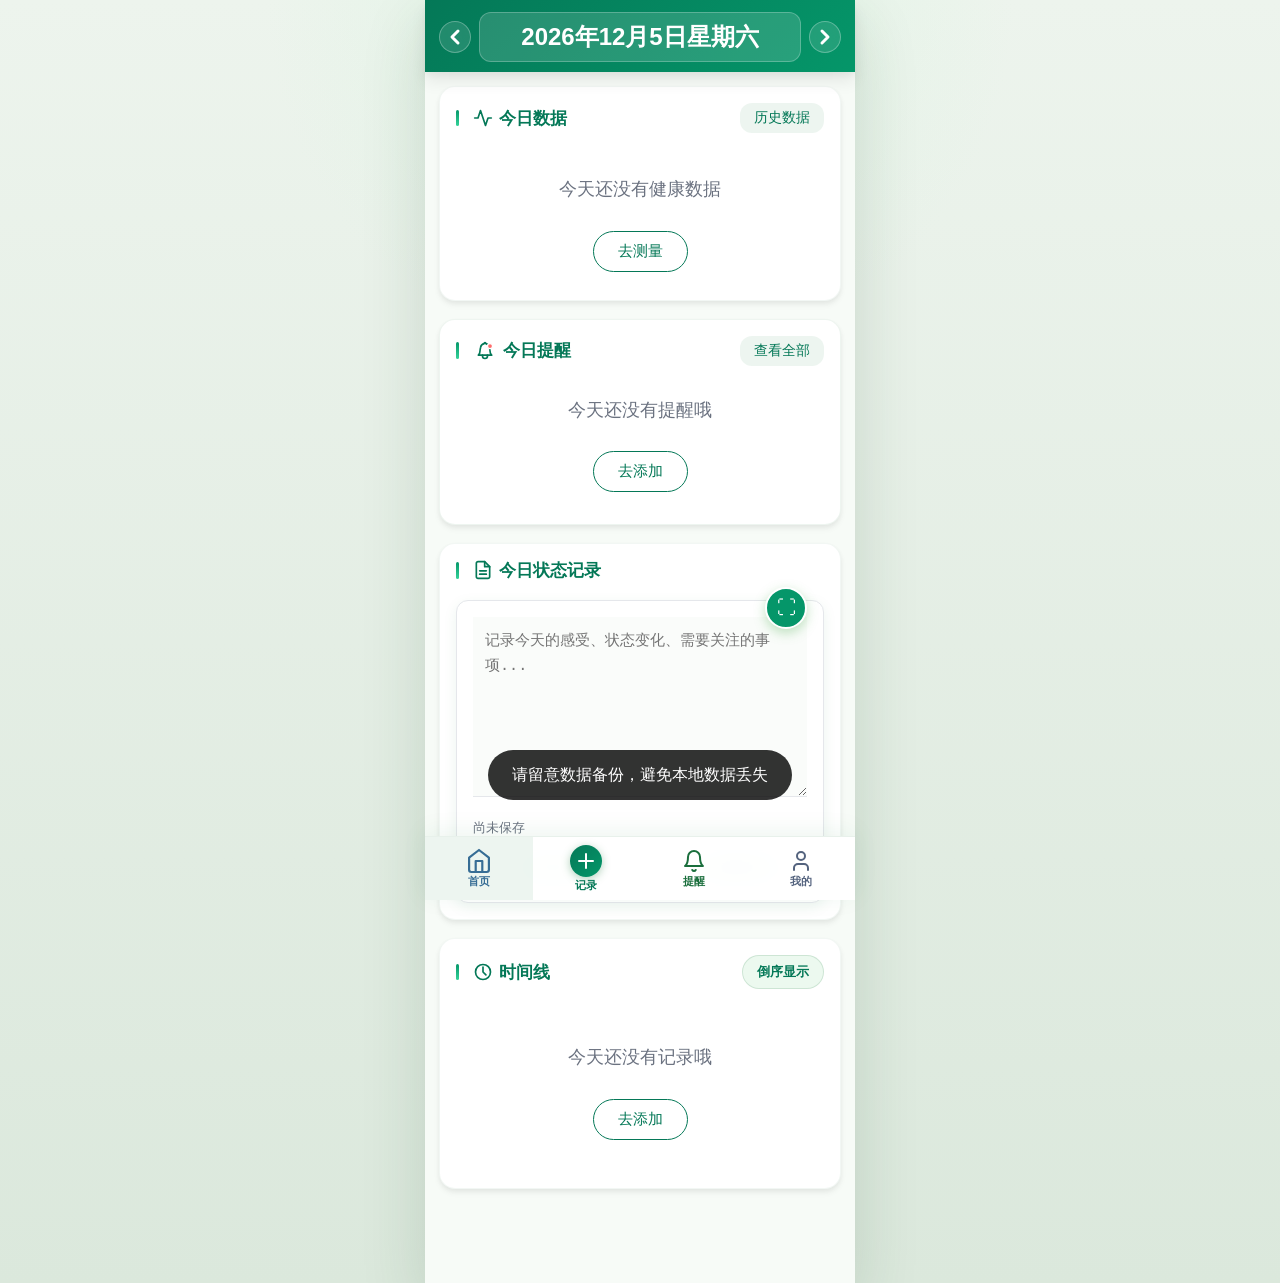
==== commit bfd40e43: "视觉重设计第一阶段：翡翠绿设计系统基础 - 引入 Inter 字体（Google Fonts） - 重建 CSS 变量体系：主色翡翠绿、中性灰阶、语义色、阴影、字号、过渡变量 - 保留旧变量名别名，确" ====
--- a/index.html
+++ b/index.html
@@ -3,11 +3,14 @@
 <head>
     <meta charset="UTF-8">
     <meta name="viewport" content="width=device-width, initial-scale=1.0, viewport-fit=cover">
-    <meta name="theme-color" content="#4CAF50">
+    <meta name="theme-color" content="#047857">
     <meta name="mobile-web-app-capable" content="yes">
     <meta name="apple-mobile-web-app-capable" content="yes">
     <meta name="apple-mobile-web-app-status-bar-style" content="black-translucent">
     <title>健康日记</title>
+    <link rel="preconnect" href="https://fonts.googleapis.com">
+    <link rel="preconnect" href="https://fonts.gstatic.com" crossorigin>
+    <link href="https://fonts.googleapis.com/css2?family=Inter:wght@300;400;500;600;700;800&display=swap" rel="stylesheet">
     <link rel="manifest" href="manifest.json">
     <link rel="stylesheet" href="style.css">
     <script src="vendor/chart.umd.min.js"></script>
@@ -1320,6 +1323,16 @@
                         <p>记录个人身体基础情况和健康基本情况，为后续健康诊断和个性化建议提供基础数据。</p>
                     </div>
 
+                    <div class="profile-completeness" id="profileCompleteness">
+                        <div class="profile-completeness-header">
+                            <span class="profile-completeness-label">档案完整度</span>
+                            <span class="profile-completeness-text" id="profileCompletenessText"></span>
+                        </div>
+                        <div class="profile-completeness-bar">
+                            <div class="profile-completeness-fill" id="profileCompletenessFill"></div>
+                        </div>
+                    </div>
+
                     <div class="profile-avatar-section">
                         <div class="profile-avatar-wrap">
                             <button type="button" id="profileAvatarUploadBtn" class="profile-avatar-circle" aria-label="上传头像">
@@ -1353,82 +1366,139 @@
                         <p class="avatar-hint" id="profileAvatarHint">支持 JPG、PNG，自动压缩保存</p>
                     </div>
 
-                    <div class="profile-grid">
-                        <div class="form-group">
-                            <label for="profileName">姓名</label>
-                            <input type="text" id="profileName" placeholder="例如：张三">
-                        </div>
-
-                        <div class="form-group">
-                            <label for="profileGender">性别</label>
-                            <select id="profileGender">
-                                <option value="">请选择</option>
-                                <option value="male">男</option>
-                                <option value="female">女</option>
-                                <option value="other">其他</option>
-                            </select>
-                        </div>
-
-                        <div class="form-group">
-                            <label for="profileAge">年龄</label>
-                            <input type="number" id="profileAge" min="0" placeholder="例如：35">
-                        </div>
-
-                        <div class="form-group">
-                            <label for="profileHeight">身高（cm）</label>
-                            <input type="number" id="profileHeight" min="0" placeholder="例如：168">
-                        </div>
-
-                        <div class="form-group">
-                            <label for="profileWeight">体重（kg）</label>
-                            <input type="number" id="profileWeight" min="0" step="0.1" placeholder="例如：62.5">
-                        </div>
-
-                        <div class="form-group">
-                            <label for="profileBloodType">血型</label>
-                            <select id="profileBloodType">
-                                <option value="">请选择</option>
-                                <option value="A">A</option>
-                                <option value="B">B</option>
-                                <option value="AB">AB</option>
-                                <option value="O">O</option>
-                            </select>
-                        </div>
-
-                        <div class="form-group">
-                            <label for="profileBloodPressure">常见血压</label>
-                            <input type="text" id="profileBloodPressure" placeholder="例如：120/80">
-                        </div>
-
-                        <div class="form-group">
-                            <label for="profileBloodSugar">常见血糖</label>
-                            <input type="text" id="profileBloodSugar" placeholder="例如：5.6 mmol/L">
-                        </div>
-
-                        <div class="form-group full-width">
-                            <label for="profileChronicConditions">慢性病 / 既往病史</label>
-                            <textarea id="profileChronicConditions" rows="3" placeholder="例如：高血压、脂肪肝、胃炎"></textarea>
-                        </div>
-
-                        <div class="form-group full-width">
-                            <label for="profileAllergies">过敏史</label>
-                            <textarea id="profileAllergies" rows="3" placeholder="例如：海鲜过敏、青霉素过敏"></textarea>
-                        </div>
-
-                        <div class="form-group full-width">
-                            <label for="profileMedications">长期用药</label>
-                            <textarea id="profileMedications" rows="3" placeholder="例如：降压药每日 1 次，维生素 D 每日 1 粒"></textarea>
-                        </div>
-
-                        <div class="form-group full-width">
-                            <label for="profileHealthGoals">当前健康目标</label>
-                            <textarea id="profileHealthGoals" rows="3" placeholder="例如：控制血压、规律睡眠、减重 5kg"></textarea>
-                        </div>
-
-                        <div class="form-group full-width">
-                            <label for="profileNotes">补充说明</label>
-                            <textarea id="profileNotes" rows="3" placeholder="其他需要长期记录的身体基础情况"></textarea>
-                        </div>
+                    <div class="profile-sections">
+
+                        <div class="profile-section">
+                            <h4 class="profile-section-title">基础信息</h4>
+                            <div class="profile-grid">
+                                <div class="form-group">
+                                    <label for="profileName">姓名</label>
+                                    <input type="text" id="profileName" placeholder="例如：张三">
+                                </div>
+                                <div class="form-group">
+                                    <label for="profileGender">性别</label>
+                                    <select id="profileGender">
+                                        <option value="">请选择</option>
+                                        <option value="male">男</option>
+                                        <option value="female">女</option>
+                                        <option value="other">其他</option>
+                                    </select>
+                                </div>
+                                <div class="form-group">
+                                    <label for="profileAge">年龄</label>
+                                    <input type="number" id="profileAge" min="0" max="120" placeholder="例如：35">
+                                </div>
+                                <div class="form-group">
+                                    <label for="profileHeight">身高（cm）</label>
+                                    <input type="number" id="profileHeight" min="0" max="250" placeholder="例如：168">
+                                </div>
+                                <div class="form-group">
+                                    <label for="profileWeight">体重（kg）</label>
+                                    <input type="number" id="profileWeight" min="0" max="500" step="0.1" placeholder="例如：62.5">
+                                </div>
+                            </div>
+                        </div>
+
+                        <div class="profile-section">
+                            <h4 class="profile-section-title">体征参考</h4>
+                            <div class="profile-grid">
+                                <div class="form-group">
+                                    <label for="profileBloodType">血型</label>
+                                    <select id="profileBloodType">
+                                        <option value="">请选择</option>
+                                        <option value="A">A</option>
+                                        <option value="B">B</option>
+                                        <option value="AB">AB</option>
+                                        <option value="O">O</option>
+                                    </select>
+                                </div>
+                                <div class="form-group">
+                                    <label for="profileBloodPressure">常见血压（mmHg）</label>
+                                    <input type="text" id="profileBloodPressure" placeholder="例如：120/80">
+                                </div>
+                                <div class="form-group full-width">
+                                    <label for="profileBloodSugar">常见血糖</label>
+                                    <input type="text" id="profileBloodSugar" placeholder="例如：5.6 mmol/L">
+                                </div>
+                            </div>
+                            <div class="profile-bmi-row" id="profileBmiDisplay" hidden>
+                                <span class="profile-bmi-text">BMI</span>
+                                <strong class="profile-bmi-value" id="profileBmiValue"></strong>
+                                <span class="profile-bmi-badge" id="profileBmiLabel"></span>
+                            </div>
+                        </div>
+
+                        <div class="profile-section">
+                            <h4 class="profile-section-title">病史与用药</h4>
+                            <div class="profile-grid">
+                                <div class="form-group full-width">
+                                    <label for="profileChronicConditions">慢性病 / 既往病史</label>
+                                    <textarea id="profileChronicConditions" rows="3" placeholder="例如：高血压、脂肪肝、胃炎"></textarea>
+                                </div>
+                                <div class="form-group full-width">
+                                    <label for="profileAllergies">过敏史</label>
+                                    <textarea id="profileAllergies" rows="3" placeholder="例如：海鲜过敏、青霉素过敏"></textarea>
+                                </div>
+                                <div class="form-group full-width">
+                                    <label for="profileMedications">长期用药</label>
+                                    <textarea id="profileMedications" rows="3" placeholder="例如：降压药每日 1 次，维生素 D 每日 1 粒"></textarea>
+                                </div>
+                            </div>
+                        </div>
+
+                        <div class="profile-section">
+                            <h4 class="profile-section-title">生活习惯</h4>
+                            <div class="profile-grid">
+                                <div class="form-group">
+                                    <label for="profileSmoking">吸烟习惯</label>
+                                    <select id="profileSmoking">
+                                        <option value="">请选择</option>
+                                        <option value="none">不吸烟</option>
+                                        <option value="occasional">偶尔吸烟</option>
+                                        <option value="daily">每天吸烟</option>
+                                        <option value="quit">已戒烟</option>
+                                    </select>
+                                </div>
+                                <div class="form-group">
+                                    <label for="profileDrinking">饮酒习惯</label>
+                                    <select id="profileDrinking">
+                                        <option value="">请选择</option>
+                                        <option value="none">不喝酒</option>
+                                        <option value="occasional">偶尔喝酒</option>
+                                        <option value="frequent">经常喝酒</option>
+                                    </select>
+                                </div>
+                                <div class="form-group">
+                                    <label for="profileExercise">运动习惯</label>
+                                    <select id="profileExercise">
+                                        <option value="">请选择</option>
+                                        <option value="none">基本不运动</option>
+                                        <option value="light">每周 1–2 次</option>
+                                        <option value="moderate">每周 3–4 次</option>
+                                        <option value="daily">每天运动</option>
+                                    </select>
+                                </div>
+                                <div class="form-group">
+                                    <label for="profileSleepHours">平均睡眠（小时）</label>
+                                    <input type="number" id="profileSleepHours" min="0" max="24" step="0.5" placeholder="例如：7.5">
+                                </div>
+                            </div>
+                        </div>
+
+                        <div class="profile-section">
+                            <h4 class="profile-section-title">健康目标</h4>
+                            <div class="profile-grid">
+                                <div class="form-group full-width">
+                                    <label for="profileHealthGoals">当前健康目标</label>
+                                    <textarea id="profileHealthGoals" rows="3" placeholder="例如：控制血压、规律睡眠、减重 5kg"></textarea>
+                                </div>
+                                <div class="form-group full-width">
+                                    <label for="profileNotes">补充说明</label>
+                                    <textarea id="profileNotes" rows="3" placeholder="其他需要长期记录的身体基础情况"></textarea>
+                                </div>
+                            </div>
+                        </div>
+
                     </div>
 
                     <div class="form-actions">
@@ -1470,6 +1540,16 @@
                 <form id="familyMemberForm" class="activity-form">
                     <div class="profile-intro">
                         <p>每位家庭成员都维护一份独立档案，字段结构与个人信息一致，便于后续扩展和使用。</p>
+                    </div>
+
+                    <div class="profile-completeness" id="familyMemberCompleteness">
+                        <div class="profile-completeness-header">
+                            <span class="profile-completeness-label">档案完整度</span>
+                            <span class="profile-completeness-text" id="familyMemberCompletenessText"></span>
+                        </div>
+                        <div class="profile-completeness-bar">
+                            <div class="profile-completeness-fill" id="familyMemberCompletenessFill"></div>
+                        </div>
                     </div>
 
                     <div class="profile-avatar-section">
@@ -1505,82 +1585,139 @@
                         <p class="avatar-hint" id="familyMemberAvatarHint">头像仅保存在本机，并会随导出文件一起保存。</p>
                     </div>
 
-                    <div class="profile-grid">
-                        <div class="form-group">
-                            <label for="familyMemberName">姓名 / 称呼</label>
-                            <input type="text" id="familyMemberName" placeholder="例如：爸爸">
-                        </div>
-
-                        <div class="form-group">
-                            <label for="familyMemberGender">性别</label>
-                            <select id="familyMemberGender">
-                                <option value="">请选择</option>
-                                <option value="male">男</option>
-                                <option value="female">女</option>
-                                <option value="other">其他</option>
-                            </select>
-                        </div>
-
-                        <div class="form-group">
-                            <label for="familyMemberAge">年龄</label>
-                            <input type="number" id="familyMemberAge" min="0" placeholder="例如：68">
-                        </div>
-
-                        <div class="form-group">
-                            <label for="familyMemberHeight">身高（cm）</label>
-                            <input type="number" id="familyMemberHeight" min="0" placeholder="例如：168">
-                        </div>
-
-                        <div class="form-group">
-                            <label for="familyMemberWeight">体重（kg）</label>
-                            <input type="number" id="familyMemberWeight" min="0" step="0.1" placeholder="例如：62.5">
-                        </div>
-
-                        <div class="form-group">
-                            <label for="familyMemberBloodType">血型</label>
-                            <select id="familyMemberBloodType">
-                                <option value="">请选择</option>
-                                <option value="A">A</option>
-                                <option value="B">B</option>
-                                <option value="AB">AB</option>
-                                <option value="O">O</option>
-                            </select>
-                        </div>
-
-                        <div class="form-group">
-                            <label for="familyMemberBloodPressure">常见血压</label>
-                            <input type="text" id="familyMemberBloodPressure" placeholder="例如：120/80">
-                        </div>
-
-                        <div class="form-group">
-                            <label for="familyMemberBloodSugar">常见血糖</label>
-                            <input type="text" id="familyMemberBloodSugar" placeholder="例如：5.6 mmol/L">
-                        </div>
-
-                        <div class="form-group full-width">
-                            <label for="familyMemberChronicConditions">慢性病 / 既往病史</label>
-                            <textarea id="familyMemberChronicConditions" rows="3" placeholder="例如：高血压、糖尿病"></textarea>
-                        </div>
-
-                        <div class="form-group full-width">
-                            <label for="familyMemberAllergies">过敏史</label>
-                            <textarea id="familyMemberAllergies" rows="3" placeholder="例如：海鲜过敏、青霉素过敏"></textarea>
-                        </div>
-
-                        <div class="form-group full-width">
-                            <label for="familyMemberMedications">长期用药</label>
-                            <textarea id="familyMemberMedications" rows="3" placeholder="例如：降压药每日 1 次"></textarea>
-                        </div>
-
-                        <div class="form-group full-width">
-                            <label for="familyMemberHealthGoals">当前健康目标</label>
-                            <textarea id="familyMemberHealthGoals" rows="3" placeholder="例如：控制血压、规律作息"></textarea>
-                        </div>
-
-                        <div class="form-group full-width">
-                            <label for="familyMemberNotes">补充说明</label>
-                            <textarea id="familyMemberNotes" rows="3" placeholder="其他需要长期记录的身体基础情况"></textarea>
-                        </div>
+                    <div class="profile-sections">
+
+                        <div class="profile-section">
+                            <h4 class="profile-section-title">基础信息</h4>
+                            <div class="profile-grid">
+                                <div class="form-group">
+                                    <label for="familyMemberName">姓名 / 称呼</label>
+                                    <input type="text" id="familyMemberName" placeholder="例如：爸爸">
+                                </div>
+                                <div class="form-group">
+                                    <label for="familyMemberGender">性别</label>
+                                    <select id="familyMemberGender">
+                                        <option value="">请选择</option>
+                                        <option value="male">男</option>
+                                        <option value="female">女</option>
+                                        <option value="other">其他</option>
+                                    </select>
+                                </div>
+                                <div class="form-group">
+                                    <label for="familyMemberAge">年龄</label>
+                                    <input type="number" id="familyMemberAge" min="0" max="120" placeholder="例如：68">
+                                </div>
+                                <div class="form-group">
+                                    <label for="familyMemberHeight">身高（cm）</label>
+                                    <input type="number" id="familyMemberHeight" min="0" max="250" placeholder="例如：168">
+                                </div>
+                                <div class="form-group">
+                                    <label for="familyMemberWeight">体重（kg）</label>
+                                    <input type="number" id="familyMemberWeight" min="0" max="500" step="0.1" placeholder="例如：62.5">
+                                </div>
+                            </div>
+                        </div>
+
+                        <div class="profile-section">
+                            <h4 class="profile-section-title">体征参考</h4>
+                            <div class="profile-grid">
+                                <div class="form-group">
+                                    <label for="familyMemberBloodType">血型</label>
+                                    <select id="familyMemberBloodType">
+                                        <option value="">请选择</option>
+                                        <option value="A">A</option>
+                                        <option value="B">B</option>
+                                        <option value="AB">AB</option>
+                                        <option value="O">O</option>
+                                    </select>
+                                </div>
+                                <div class="form-group">
+                                    <label for="familyMemberBloodPressure">常见血压（mmHg）</label>
+                                    <input type="text" id="familyMemberBloodPressure" placeholder="例如：120/80">
+                                </div>
+                                <div class="form-group full-width">
+                                    <label for="familyMemberBloodSugar">常见血糖</label>
+                                    <input type="text" id="familyMemberBloodSugar" placeholder="例如：5.6 mmol/L">
+                                </div>
+                            </div>
+                            <div class="profile-bmi-row" id="familyMemberBmiDisplay" hidden>
+                                <span class="profile-bmi-text">BMI</span>
+                                <strong class="profile-bmi-value" id="familyMemberBmiValue"></strong>
+                                <span class="profile-bmi-badge" id="familyMemberBmiLabel"></span>
+                            </div>
+                        </div>
+
+                        <div class="profile-section">
+                            <h4 class="profile-section-title">病史与用药</h4>
+                            <div class="profile-grid">
+                                <div class="form-group full-width">
+                                    <label for="familyMemberChronicConditions">慢性病 / 既往病史</label>
+                                    <textarea id="familyMemberChronicConditions" rows="3" placeholder="例如：高血压、糖尿病"></textarea>
+                                </div>
+                                <div class="form-group full-width">
+                                    <label for="familyMemberAllergies">过敏史</label>
+                                    <textarea id="familyMemberAllergies" rows="3" placeholder="例如：海鲜过敏、青霉素过敏"></textarea>
+                                </div>
+                                <div class="form-group full-width">
+                                    <label for="familyMemberMedications">长期用药</label>
+                                    <textarea id="familyMemberMedications" rows="3" placeholder="例如：降压药每日 1 次"></textarea>
+                                </div>
+                            </div>
+                        </div>
+
+                        <div class="profile-section">
+                            <h4 class="profile-section-title">生活习惯</h4>
+                            <div class="profile-grid">
+                                <div class="form-group">
+                                    <label for="familyMemberSmoking">吸烟习惯</label>
+                                    <select id="familyMemberSmoking">
+                                        <option value="">请选择</option>
+                                        <option value="none">不吸烟</option>
+                                        <option value="occasional">偶尔吸烟</option>
+                                        <option value="daily">每天吸烟</option>
+                                        <option value="quit">已戒烟</option>
+                                    </select>
+                                </div>
+                                <div class="form-group">
+                                    <label for="familyMemberDrinking">饮酒习惯</label>
+                                    <select id="familyMemberDrinking">
+                                        <option value="">请选择</option>
+                                        <option value="none">不喝酒</option>
+                                        <option value="occasional">偶尔喝酒</option>
+                                        <option value="frequent">经常喝酒</option>
+                                    </select>
+                                </div>
+                                <div class="form-group">
+                                    <label for="familyMemberExercise">运动习惯</label>
+                                    <select id="familyMemberExercise">
+                                        <option value="">请选择</option>
+                                        <option value="none">基本不运动</option>
+                                        <option value="light">每周 1–2 次</option>
+                                        <option value="moderate">每周 3–4 次</option>
+                                        <option value="daily">每天运动</option>
+                                    </select>
+                                </div>
+                                <div class="form-group">
+                                    <label for="familyMemberSleepHours">平均睡眠（小时）</label>
+                                    <input type="number" id="familyMemberSleepHours" min="0" max="24" step="0.5" placeholder="例如：7.5">
+                                </div>
+                            </div>
+                        </div>
+
+                        <div class="profile-section">
+                            <h4 class="profile-section-title">健康目标</h4>
+                            <div class="profile-grid">
+                                <div class="form-group full-width">
+                                    <label for="familyMemberHealthGoals">当前健康目标</label>
+                                    <textarea id="familyMemberHealthGoals" rows="3" placeholder="例如：控制血压、规律作息"></textarea>
+                                </div>
+                                <div class="form-group full-width">
+                                    <label for="familyMemberNotes">补充说明</label>
+                                    <textarea id="familyMemberNotes" rows="3" placeholder="其他需要长期记录的身体基础情况"></textarea>
+                                </div>
+                            </div>
+                        </div>
+
                     </div>
 
                     <div class="form-actions">
--- a/style.css
+++ b/style.css
@@ -5,32 +5,94 @@
 }
 
 :root {
-    --primary-color: #4CAF50;
-    --secondary-color: #8BC34A;
-    --accent-color: #FF9800;
-    --forest-color: #1f7a3d;
-    --mint-color: #dff5e4;
-    --leaf-shadow: 0 10px 30px rgba(40, 122, 68, 0.16);
-    --bg-color: #f0f4f0;
+    /* 主色 - 翡翠绿 */
+    --primary: #059669;
+    --primary-light: #34d399;
+    --primary-dark: #047857;
+    --primary-bg: #ecfdf5;
+    --primary-border: #a7f3d0;
+
+    /* 强调色 - 琥珀 */
+    --accent: #f59e0b;
+    --accent-bg: #fffbeb;
+
+    /* 危险色 */
+    --danger: #ef4444;
+    --danger-bg: #fef2f2;
+
+    /* 中性色阶 */
+    --gray-50:  #f9fafb;
+    --gray-100: #f3f4f6;
+    --gray-200: #e5e7eb;
+    --gray-300: #d1d5db;
+    --gray-400: #9ca3af;
+    --gray-500: #6b7280;
+    --gray-600: #4b5563;
+    --gray-700: #374151;
+    --gray-800: #1f2937;
+    --gray-900: #111827;
+
+    /* 语义颜色 */
+    --bg-color: #f0faf4;
     --card-bg: #ffffff;
-    --text-color: #1a2e1c;
-    --text-secondary: #5a7360;
-    --border-color: #d8e8da;
-    --shadow: 0 2px 10px rgba(31,122,61,0.08);
-    --shadow-md: 0 4px 18px rgba(31,122,61,0.12);
-    --shadow-lg: 0 8px 32px rgba(31,122,61,0.15);
-    --radius-sm: 10px;
-    --radius-md: 14px;
-    --radius-lg: 20px;
-    --space-xs: 8px;
-    --space-sm: 12px;
-    --space-md: 20px;
-    --space-lg: 28px;
+    --text-color: var(--gray-900);
+    --text-secondary: var(--gray-500);
+    --border-color: var(--gray-200);
+
+    /* 阴影 */
+    --shadow-xs: 0 1px 2px rgba(0,0,0,0.05);
+    --shadow-sm: 0 1px 3px rgba(0,0,0,0.08), 0 1px 2px rgba(0,0,0,0.04);
+    --shadow:    0 4px 6px rgba(0,0,0,0.05), 0 2px 4px rgba(0,0,0,0.04);
+    --shadow-md: 0 10px 15px rgba(0,0,0,0.07), 0 4px 6px rgba(0,0,0,0.04);
+    --shadow-lg: 0 20px 25px rgba(0,0,0,0.08), 0 10px 10px rgba(0,0,0,0.03);
+
+    /* 圆角 */
+    --radius-sm: 8px;
+    --radius-md: 12px;
+    --radius-lg: 16px;
+    --radius-xl: 24px;
+
+    /* 间距（8px 基础单元）*/
+    --space-1: 4px;
+    --space-2: 8px;
+    --space-3: 12px;
+    --space-4: 16px;
+    --space-5: 20px;
+    --space-6: 24px;
+    --space-8: 32px;
+
+    /* 字号 */
+    --text-xs:   0.75rem;
+    --text-sm:   0.875rem;
+    --text-base: 1rem;
+    --text-lg:   1.125rem;
+    --text-xl:   1.25rem;
+    --text-2xl:  1.5rem;
+
+    /* 过渡 */
+    --transition-fast:   100ms ease;
+    --transition-base:   200ms ease;
+    --transition-slow:   300ms ease;
+
+    /* 导航高度 */
     --nav-height: 64px;
+
+    /* 兼容旧变量名（供 elder-mode 等继续工作）*/
+    --primary-color: var(--primary);
+    --secondary-color: var(--primary-light);
+    --accent-color: var(--accent);
+    --forest-color: var(--primary-dark);
+    --mint-color: var(--primary-bg);
+    --leaf-shadow: var(--shadow-md);
+    --text-secondary: var(--gray-500);
+    --space-xs: var(--space-2);
+    --space-sm: var(--space-3);
+    --space-md: var(--space-5);
+    --space-lg: var(--space-8);
 }
 
 body {
-    font-family: -apple-system, BlinkMacSystemFont, 'Segoe UI', Roboto, 'Helvetica Neue', Arial, sans-serif;
+    font-family: 'Inter', -apple-system, BlinkMacSystemFont, 'Segoe UI', sans-serif;
     background-color: var(--bg-color);
     color: var(--text-color);
     line-height: 1.6;
@@ -168,16 +230,17 @@
 
 /* 头部样式 */
 .app-header {
-    background:
-        radial-gradient(circle at top right, rgba(223, 245, 228, 0.35), transparent 36%),
-        linear-gradient(135deg, var(--forest-color), var(--primary-color) 55%, var(--secondary-color));
+    background: linear-gradient(135deg, var(--primary-dark) 0%, var(--primary) 100%);
     color: white;
-    padding: 18px 20px 14px;
+    padding: 10px 14px 8px;
     text-align: center;
     box-shadow: var(--shadow-md);
     position: sticky;
     top: 0;
     z-index: 100;
+    backdrop-filter: blur(20px);
+    -webkit-backdrop-filter: blur(20px);
+    min-height: 56px;
 }
 
 .header-top {
@@ -211,7 +274,7 @@
     position: relative;
     width: 16px;
     height: 2px;
-    background: #1a6ed8;
+    background: var(--primary);
     border-radius: 999px;
 }
 
@@ -223,7 +286,7 @@
     width: 16px;
     height: 2px;
     border-radius: 999px;
-    background: #1a6ed8;
+    background: var(--primary);
 }
 
 .records-header-menu-lines::before {
@@ -235,8 +298,8 @@
 }
 
 .records-header-avatar-btn {
-    background: linear-gradient(135deg, #f5c0a3, #f1a57a);
-    box-shadow: 0 6px 14px rgba(219, 147, 104, 0.25);
+    background: linear-gradient(135deg, var(--primary-light), var(--primary));
+    box-shadow: 0 6px 14px rgba(5, 150, 105, 0.25);
 }
 
 .records-header-avatar-face {
@@ -426,8 +489,8 @@
 }
 
 #currentDate {
-    font-size: 1rem;
-    font-weight: 500;
+    font-size: 1.5rem;
+    font-weight: 700;
 }
 
 .current-date-btn {
@@ -1541,13 +1604,14 @@
     right: 0;
     width: 100%;
     height: 64px;
-    background: rgba(255, 255, 255, 0.95);
-    backdrop-filter: blur(10px);
-    -webkit-backdrop-filter: blur(10px);
+    background: #ffffff;
+    backdrop-filter: blur(12px);
+    -webkit-backdrop-filter: blur(12px);
     display: flex;
     justify-content: space-around;
     align-items: center;
-    box-shadow: 0 -1px 0 rgba(0,0,0,0.05), 0 -4px 24px rgba(0,0,0,0.04);
+    border-top: 1px solid var(--gray-200);
+    box-shadow: 0 -4px 24px rgba(0,0,0,0.06);
     z-index: 1000;
     padding-bottom: env(safe-area-inset-bottom);
     max-width: none;
@@ -2254,6 +2318,106 @@
     padding: 0 0 18px;
     color: var(--text-secondary);
 }
+
+/* 档案完整度指示器 */
+.profile-completeness {
+    margin-bottom: 16px;
+}
+
+.profile-completeness-header {
+    display: flex;
+    justify-content: space-between;
+    align-items: center;
+    margin-bottom: 6px;
+}
+
+.profile-completeness-label {
+    font-size: 0.8rem;
+    color: var(--text-secondary);
+}
+
+.profile-completeness-text {
+    font-size: 0.8rem;
+    font-weight: 600;
+    color: var(--forest-color);
+}
+
+.profile-completeness-bar {
+    height: 5px;
+    border-radius: 99px;
+    background: rgba(40, 122, 68, 0.12);
+    overflow: hidden;
+}
+
+.profile-completeness-fill {
+    height: 100%;
+    border-radius: 99px;
+    background: linear-gradient(90deg, #4caf50, #2e7d32);
+    transition: width 0.35s ease;
+    width: 0%;
+}
+
+.profile-sections {
+    display: flex;
+    flex-direction: column;
+    gap: 6px;
+}
+
+.profile-section {
+    padding: 14px 0 4px;
+    border-top: 1px solid rgba(40, 122, 68, 0.10);
+}
+
+.profile-section:first-child {
+    border-top: none;
+    padding-top: 4px;
+}
+
+.profile-section-title {
+    font-size: 0.76rem;
+    font-weight: 700;
+    letter-spacing: 0.07em;
+    text-transform: uppercase;
+    color: var(--forest-color);
+    opacity: 0.7;
+    margin: 0 0 12px;
+}
+
+/* BMI 行 */
+.profile-bmi-row {
+    display: flex;
+    align-items: center;
+    gap: 8px;
+    margin-top: 10px;
+    padding: 9px 14px;
+    background: rgba(40, 122, 68, 0.06);
+    border-radius: 10px;
+    font-size: 0.9rem;
+}
+
+.profile-bmi-text {
+    color: var(--text-secondary);
+    font-size: 0.84rem;
+}
+
+.profile-bmi-value {
+    font-size: 1.1rem;
+    font-weight: 700;
+    color: var(--text-color);
+    min-width: 3ch;
+}
+
+.profile-bmi-badge {
+    font-size: 0.76rem;
+    font-weight: 600;
+    padding: 2px 9px;
+    border-radius: 20px;
+}
+
+.bmi-underweight { background: rgba(52, 152, 219, 0.14); color: #2471a3; }
+.bmi-normal      { background: rgba(40, 167, 69, 0.14);  color: #1a7a3a; }
+.bmi-overweight  { background: rgba(230, 126, 34, 0.16); color: #b7770d; }
+.bmi-obese       { background: rgba(231, 76, 60, 0.14);  color: #c0392b; }
 
 .profile-grid {
     display: grid;
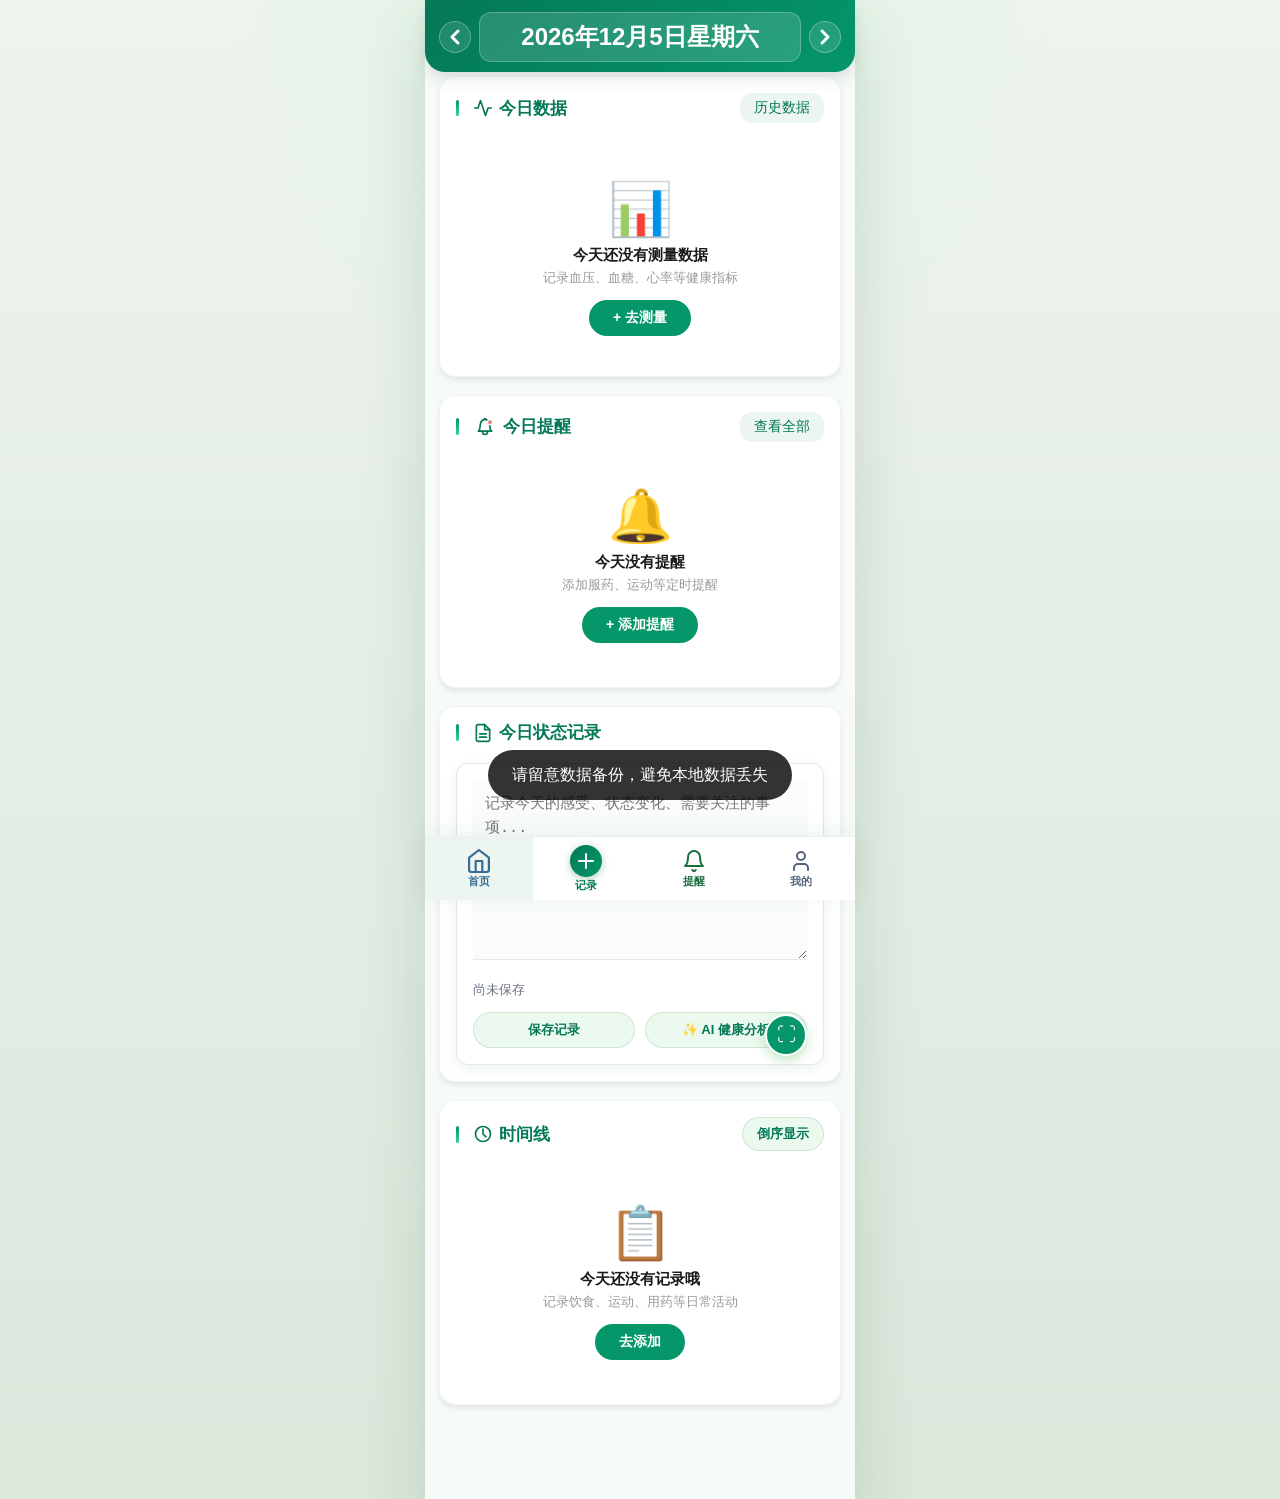
==== commit 20d0d19e: "feat: 替换首页与记录页空状态为新视觉结构" ====
--- a/index.html
+++ b/index.html
@@ -78,9 +78,11 @@
                     </div>
                     <div class="health-section-body">
                         <div id="healthQuickPreview" class="health-quick-preview"></div>
-                        <div id="healthEmptyState" class="empty-state small">
-                            <p>今天还没有健康数据</p>
-                            <button type="button" id="healthEmptyActionBtn" class="btn-empty-action">去测量</button>
+                        <div id="healthEmptyState" class="empty-state-block">
+                            <div class="empty-icon">📊</div>
+                            <p class="empty-title">今天还没有测量数据</p>
+                            <p class="empty-subtitle">记录血压、血糖、心率等健康指标</p>
+                            <button type="button" id="healthEmptyActionBtn" class="empty-cta">+ 去测量</button>
                         </div>
                     </div>
                 </section>
@@ -98,9 +100,11 @@
                         <button id="viewAllReminders" class="text-btn">查看全部</button>
                     </div>
                     <div id="todayReminders" class="reminder-list"></div>
-                    <div id="todayRemindersEmptyState" class="empty-state small">
-                        <p>今天还没有提醒哦</p>
-                        <button type="button" id="reminderEmptyActionBtn" class="btn-empty-action">去添加</button>
+                    <div id="todayRemindersEmptyState" class="empty-state-block">
+                        <div class="empty-icon">🔔</div>
+                        <p class="empty-title">今天没有提醒</p>
+                        <p class="empty-subtitle">添加服药、运动等定时提醒</p>
+                        <button type="button" id="reminderEmptyActionBtn" class="empty-cta">+ 添加提醒</button>
                     </div>
                 </section>
 
@@ -143,9 +147,11 @@
                         </div>
                     </div>
                     <div id="timeline" class="timeline"></div>
-                    <div id="emptyState" class="empty-state">
-                        <p>今天还没有记录哦</p>
-                        <button type="button" id="timelineEmptyActionBtn" class="btn-empty-action">去添加</button>
+                    <div id="emptyState" class="empty-state-block">
+                        <div class="empty-icon">📋</div>
+                        <p class="empty-title">今天还没有记录哦</p>
+                        <p class="empty-subtitle">记录饮食、运动、用药等日常活动</p>
+                        <button type="button" id="timelineEmptyActionBtn" class="empty-cta">去添加</button>
                     </div>
                 </section>
             </div>
@@ -1057,9 +1063,11 @@
                     </div>
                     <div class="records-scrollable-content">
                         <div id="recordsList" class="reminder-detail-list records-stream"></div>
-                        <div id="recordsEmptyState" class="empty-state">
-                            <p id="recordsEmptyTitle">今天还没有活动记录</p>
-                            <p id="recordsEmptyHint">点击右上角按钮添加第一条内容。</p>
+                        <div id="recordsEmptyState" class="empty-state-block">
+                            <div class="empty-icon" id="recordsEmptyIcon">🏃</div>
+                            <p class="empty-title" id="recordsEmptyTitle">今天还没有活动记录</p>
+                            <p class="empty-subtitle" id="recordsEmptySubtitle">记录饮食、运动、用药等日常活动</p>
+                            <button type="button" id="recordsEmptyCta" class="empty-cta">+ 添加活动</button>
                         </div>
                     </div>
                 </div>
@@ -1361,9 +1369,7 @@
                                 </span>
                             </button>
                             <input type="file" id="profileAvatarUpload" accept="image/*" hidden>
-                            <button type="button" id="profileAvatarRemoveBtn" class="avatar-remove-link hidden">移除头像</button>
-                        </div>
-                        <p class="avatar-hint" id="profileAvatarHint">支持 JPG、PNG，自动压缩保存</p>
+                        </div>
                     </div>
 
                     <div class="profile-sections">
@@ -1580,9 +1586,7 @@
                                 </span>
                             </button>
                             <input type="file" id="familyMemberAvatarUpload" accept="image/*" hidden>
-                            <button type="button" id="removeFamilyMemberAvatar" class="avatar-remove-link hidden">移除头像</button>
-                        </div>
-                        <p class="avatar-hint" id="familyMemberAvatarHint">头像仅保存在本机，并会随导出文件一起保存。</p>
+                        </div>
                     </div>
 
                     <div class="profile-sections">
--- a/style.css
+++ b/style.css
@@ -241,6 +241,7 @@
     backdrop-filter: blur(20px);
     -webkit-backdrop-filter: blur(20px);
     min-height: 56px;
+    border-radius: 0 0 20px 20px;
 }
 
 .header-top {
@@ -665,6 +666,10 @@
     display: flex;
     flex-direction: column;
     gap: 18px;
+    margin-top: -10px;
+    padding-top: 18px;
+    position: relative;
+    z-index: 0;
 }
 
 .app-page {
@@ -2449,6 +2454,30 @@
     gap: 10px;
 }
 
+/* 未上传：圆形居中按钮 */
+.profile-avatar-upload-square {
+    width: 120px;
+    height: 120px;
+    border-radius: 50%;
+    border: 2px dashed rgba(40, 122, 68, 0.4);
+    background: rgba(40, 122, 68, 0.06);
+    color: var(--forest-color);
+    cursor: pointer;
+    display: flex;
+    flex-direction: column;
+    align-items: center;
+    justify-content: center;
+    gap: 6px;
+    transition: all 0.2s;
+    flex-shrink: 0;
+}
+
+.profile-avatar-upload-square:hover {
+    background: rgba(40, 122, 68, 0.12);
+    border-color: var(--forest-color);
+    transform: scale(1.03);
+}
+
 /* 统一圆形触发区域 */
 .profile-avatar-circle {
     width: 104px;
@@ -4590,7 +4619,6 @@
         grid-template-columns: 1fr;
     }
 
-    .profile-avatar-wrap,
     .family-member-main,
     .family-members-intro {
         flex-direction: column;
@@ -5312,7 +5340,8 @@
 /* 全屏按钮 */
 .daily-note-fullscreen-btn {
     position: absolute;
-    top: -14px;
+    top: auto;
+    bottom: 8px;
     right: 16px;
     width: 42px;
     height: 42px;
@@ -5338,6 +5367,7 @@
 
 .daily-summary-card.fullscreen .daily-note-fullscreen-btn {
     top: 16px;
+    bottom: auto;
     right: 16px;
     background: rgba(255, 255, 255, 0.95);
     color: var(--text-secondary);
@@ -8105,3 +8135,50 @@
     opacity: 0.5;
     cursor: not-allowed;
 }
+
+/* ── Phase 3: 空状态升级 ── */
+.empty-state-block {
+    display: flex;
+    flex-direction: column;
+    align-items: center;
+    justify-content: center;
+    padding: 36px 20px 28px;
+    text-align: center;
+    gap: 6px;
+}
+
+.empty-state-block .empty-icon {
+    font-size: 52px;
+    line-height: 1;
+    margin-bottom: 8px;
+}
+
+.empty-state-block .empty-title {
+    font-size: 15px;
+    font-weight: 600;
+    color: #1a1a1a;
+    margin: 0;
+}
+
+.empty-state-block .empty-subtitle {
+    font-size: 13px;
+    color: #999;
+    margin: 0 0 12px;
+}
+
+.empty-state-block .empty-cta {
+    display: inline-block;
+    background: var(--primary-color);
+    color: #fff;
+    border: none;
+    border-radius: 20px;
+    padding: 9px 24px;
+    font-size: 14px;
+    font-weight: 600;
+    cursor: pointer;
+    transition: background 0.2s;
+}
+
+.empty-state-block .empty-cta:hover {
+    background: var(--forest-color);
+}
